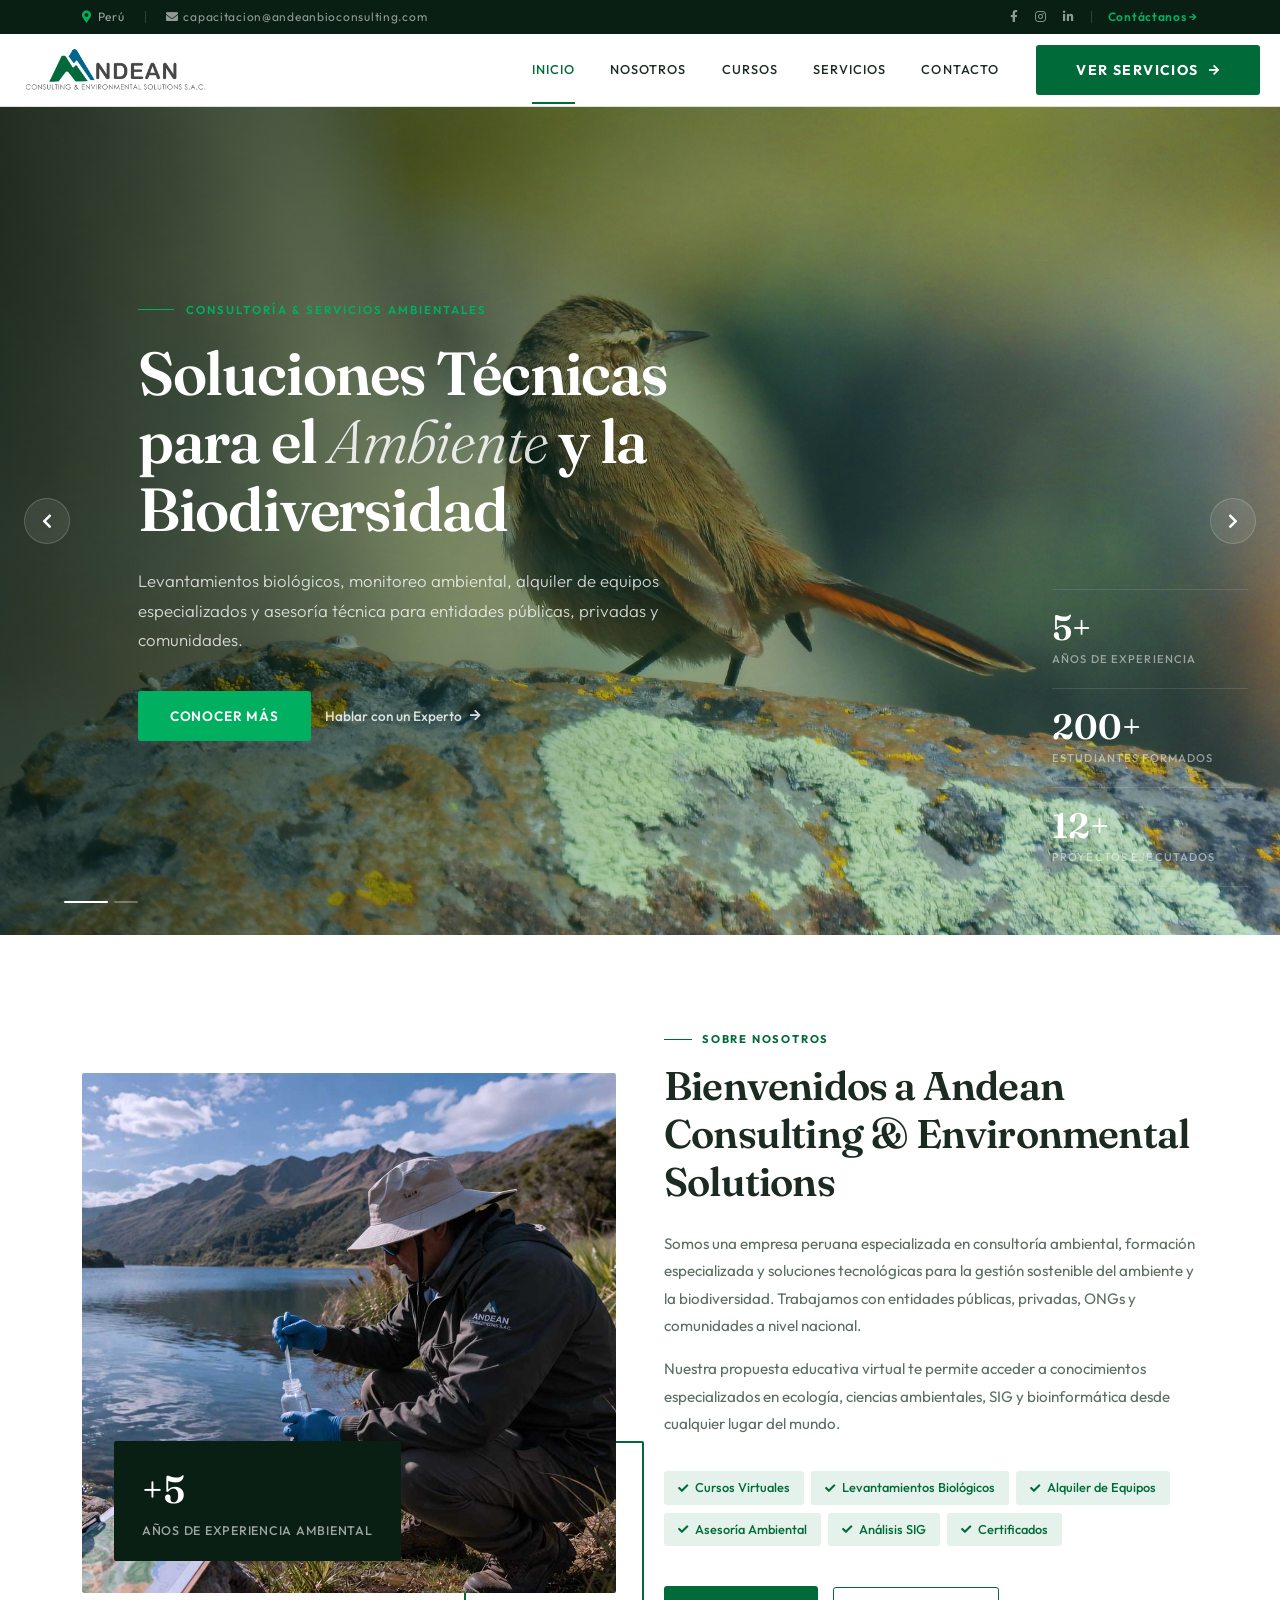
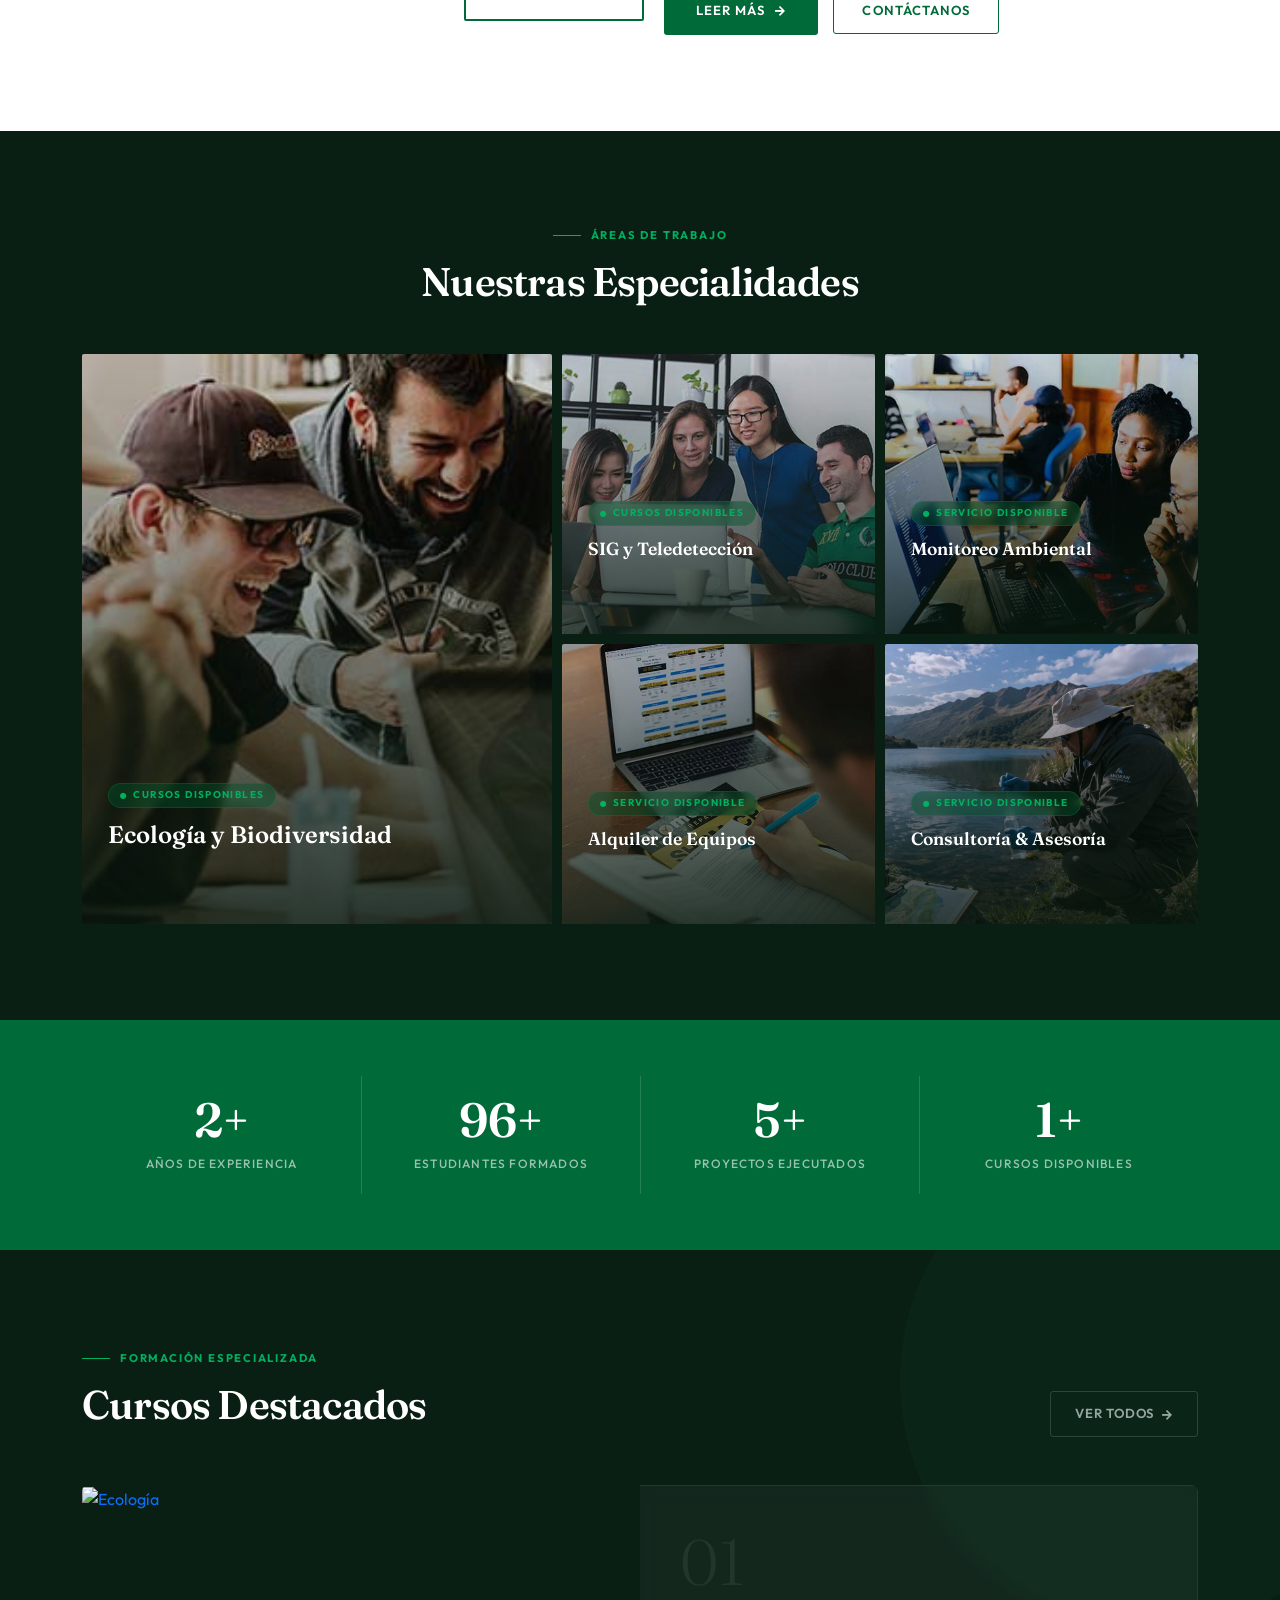
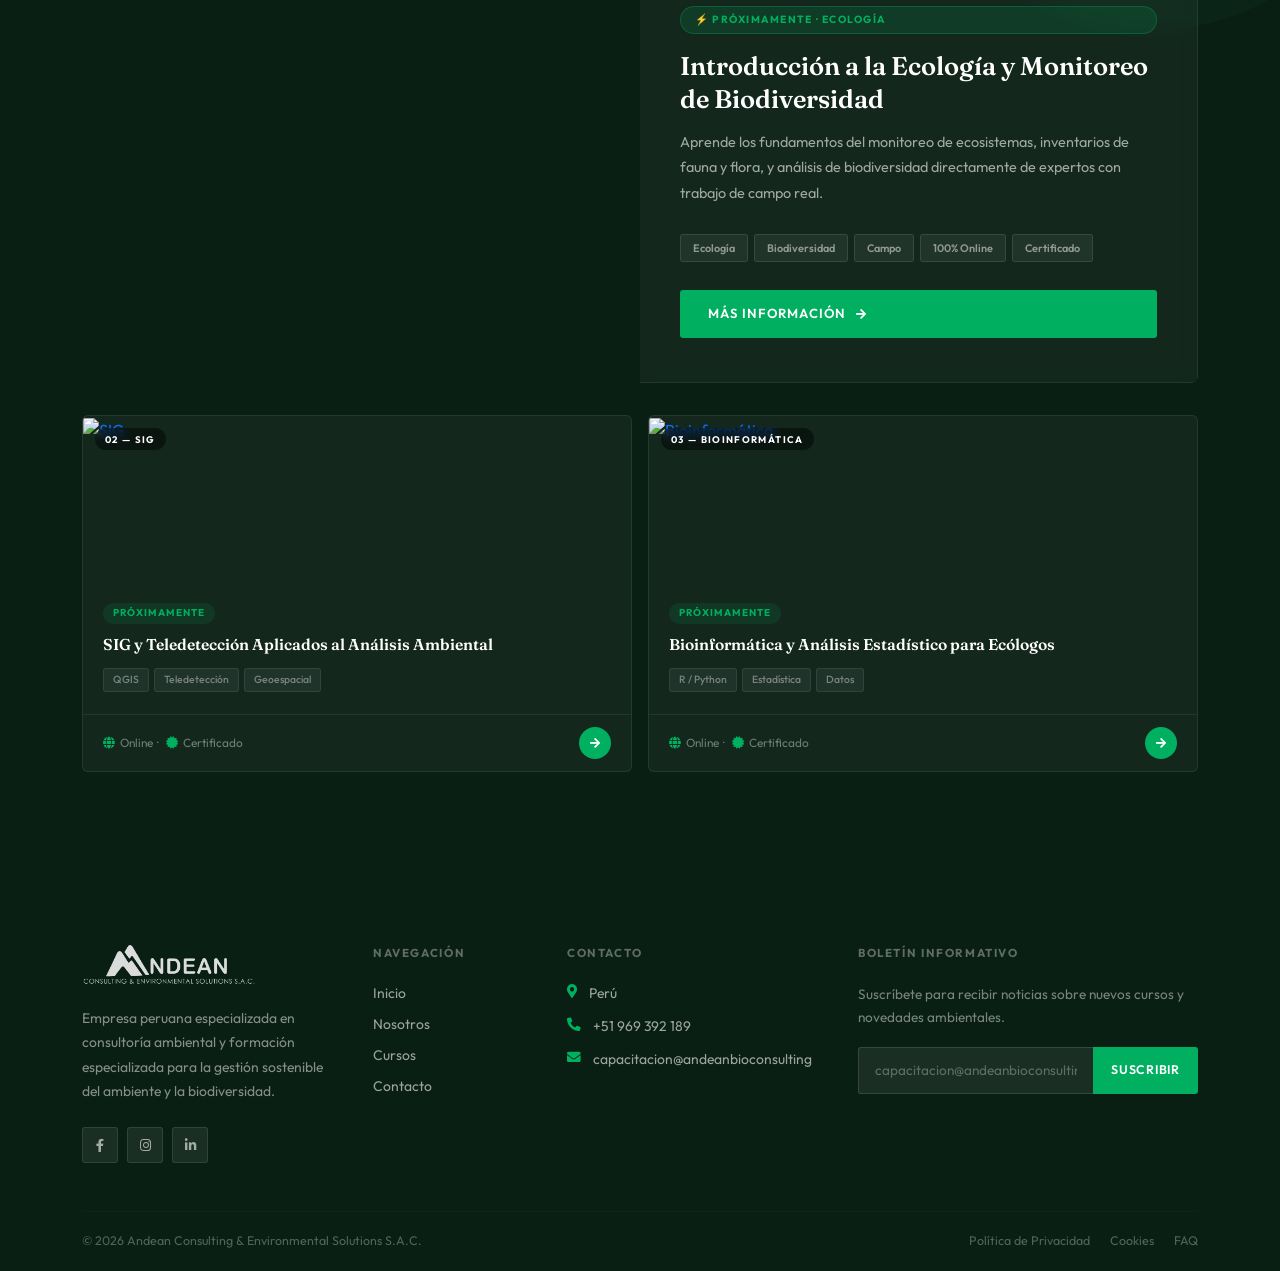
==== index.html @ bb0eed8c "Update index.html" ====
<!DOCTYPE html>
<html lang="es">
<head>
<meta charset="utf-8">
<title>Andean Consulting & Environmental Solutions S.A.C.</title>
<meta content="width=device-width, initial-scale=1.0" name="viewport">
<meta content="consultoría ambiental, cursos virtuales, monitoreo biológico, Perú, Cusco" name="keywords">
<meta content="Empresa peruana especializada en consultoría ambiental, cursos virtuales de ecología y medio ambiente." name="description">
<link href="img/favicon.ico" rel="icon">
<link rel="preconnect" href="https://fonts.googleapis.com">
<link rel="preconnect" href="https://fonts.gstatic.com" crossorigin>
<link href="https://fonts.googleapis.com/css2?family=Fraunces:ital,wght@0,300;0,400;0,600;0,700;1,300;1,400&family=Outfit:wght@300;400;500;600;700&display=swap" rel="stylesheet">
<link href="https://cdnjs.cloudflare.com/ajax/libs/font-awesome/5.10.0/css/all.min.css" rel="stylesheet">
<link href="https://cdn.jsdelivr.net/npm/bootstrap-icons@1.4.1/font/bootstrap-icons.css" rel="stylesheet">
<link href="https://cdn.jsdelivr.net/npm/bootstrap@5.0.0/dist/css/bootstrap.min.css" rel="stylesheet">
<style>
:root{
  --forest:#0a1f14;--green:#006a39;--lime:#00b060;--blue:#00658c;
  --offwhite:#f6f8f4;--border:#d8e4dd;--text:#1c2b22;--muted:#5a6e62;
  --light-green:#e4f2eb;--light-blue:#e3f2f8;
}
*{box-sizing:border-box;margin:0;padding:0}
html{scroll-behavior:smooth}
body{font-family:'Outfit',sans-serif;font-weight:400;color:var(--text);background:#fff;overflow-x:hidden}
h1,h2,h3,h4,h5{font-family:'Fraunces',serif;font-weight:600;color:var(--text)}

#spinner{position:fixed;inset:0;background:#fff;display:flex;align-items:center;justify-content:center;z-index:9999;transition:opacity .5s}
#spinner.hide{opacity:0;pointer-events:none}
.spin-ring{width:44px;height:44px;border:2px solid var(--light-green);border-top-color:var(--green);border-radius:50%;animation:spin .9s linear infinite}
@keyframes spin{to{transform:rotate(360deg)}}

/* TOPBAR */
.topbar{background:var(--forest);color:rgba(255,255,255,.6);font-size:.75rem;letter-spacing:.06em;padding:8px 0}
.topbar a{color:rgba(255,255,255,.55);text-decoration:none;transition:color .2s}
.topbar a:hover{color:#fff}
.topbar-inner{display:flex;align-items:center;justify-content:space-between;gap:12px;flex-wrap:wrap}
.topbar-left{display:flex;gap:20px;align-items:center}
.topbar-right{display:flex;gap:16px;align-items:center}
.tb-div{width:1px;height:12px;background:rgba(255,255,255,.15)}

/* NAVBAR */
.navbar{background:#fff;border-bottom:1px solid var(--border);padding:0;position:sticky;top:0;z-index:1000;transition:box-shadow .3s}
.navbar.scrolled{box-shadow:0 2px 24px rgba(10,31,20,.1)}
.navbar-brand{padding:14px 24px}
.navbar-brand img{height:44px;object-fit:contain}
.navbar-toggler{border:1px solid #ccc!important;padding:6px 10px;margin-right:16px;border-radius:3px;background:transparent}
.navbar-toggler-icon{background-image:url("data:image/svg+xml,%3csvg xmlns='http://www.w3.org/2000/svg' viewBox='0 0 30 30'%3e%3cpath stroke='%230a1f14' stroke-linecap='round' stroke-miterlimit='10' stroke-width='2' d='M4 7h22M4 15h22M4 23h22'/%3e%3c/svg%3e")}
.nav-link{font-family:'Outfit',sans-serif;font-weight:500;font-size:.8rem;letter-spacing:.08em;text-transform:uppercase;color:var(--text)!important;padding:1.5rem 1.1rem!important;transition:color .2s;position:relative}
.nav-link::after{content:'';position:absolute;bottom:0;left:1.1rem;right:1.1rem;height:2px;background:var(--green);transform:scaleX(0);transition:transform .25s}
.nav-link:hover,.nav-link.active{color:var(--green)!important}
.nav-link:hover::after,.nav-link.active::after{transform:scaleX(1)}
.dropdown-menu{border:1px solid var(--border);border-radius:8px;box-shadow:0 12px 40px rgba(0,0,0,.1);padding:8px 0;margin-top:-1px}
.dropdown-item{font-family:'Outfit',sans-serif;font-size:.82rem;letter-spacing:.04em;padding:10px 20px;color:var(--text);font-weight:500;text-transform:uppercase;transition:background .15s,color .15s}
.dropdown-item:hover{background:var(--light-green);color:var(--green)}
/* CTA — bigger, no underline */
.btn-nav-cta{
  background:var(--green);color:#fff!important;font-weight:700;font-size:.88rem;
  letter-spacing:.1em;text-transform:uppercase;text-decoration:none!important;
  padding:18px 40px!important;margin:8px 20px;border-radius:3px;
  display:inline-flex;align-items:center;gap:10px;
  position:relative;overflow:hidden;transition:background .2s,transform .15s;
  white-space:nowrap;line-height:1
}
.btn-nav-cta:hover,.btn-nav-cta:focus{background:var(--forest)!important;color:#fff!important;transform:translateY(-1px);text-decoration:none!important}
.btn-nav-cta::after{content:'';position:absolute;inset:0;background:linear-gradient(120deg,transparent 30%,rgba(255,255,255,.15) 50%,transparent 70%);transform:translateX(-100%);transition:transform .5s}
.btn-nav-cta:hover::after{transform:translateX(100%)}

/* HERO */
.hero{position:relative;width:100%;overflow:hidden}
.hero-slide{display:none;position:relative;width:100%;height:92vh;min-height:540px;max-height:900px}
.hero-slide.active{display:flex}
.hero-slide img{position:absolute;inset:0;width:100%;height:100%;object-fit:cover;object-position:center}
.hero-overlay{position:absolute;inset:0;background:linear-gradient(105deg,rgba(8,24,14,.85) 0%,rgba(0,80,50,.3) 55%,rgba(0,101,140,.2) 100%)}
.hero-content-wrap{position:relative;z-index:2;display:flex;align-items:center;width:100%;height:100%}
.hero-content{max-width:720px;padding:0 5%;animation:heroIn .8s cubic-bezier(.22,1,.36,1) both}
@keyframes heroIn{from{opacity:0;transform:translateY(36px)}to{opacity:1;transform:none}}
.hero-eyebrow{display:flex;align-items:center;gap:12px;margin-bottom:22px}
.hero-eyebrow-line{width:36px;height:1px;background:var(--lime);flex-shrink:0}
.hero-eyebrow span{font-family:'Outfit',sans-serif;font-size:.72rem;font-weight:600;letter-spacing:.18em;text-transform:uppercase;color:var(--lime)}
.hero-content h1{font-family:'Fraunces',serif;font-weight:600;font-size:clamp(2rem,5.5vw,3.8rem);color:#fff;line-height:1.12;margin-bottom:22px;letter-spacing:-.02em}
.hero-content h1 em{font-style:italic;font-weight:300;color:rgba(255,255,255,.85)}
.hero-content p{font-size:clamp(.9rem,1.8vw,1.05rem);color:rgba(255,255,255,.78);line-height:1.75;margin-bottom:36px;font-weight:300;max-width:560px}
.hero-btns{display:flex;gap:14px;flex-wrap:wrap;align-items:center}
.btn-hero-primary{background:var(--lime);color:#fff;font-weight:600;font-size:.85rem;letter-spacing:.06em;padding:15px 32px;border-radius:3px;border:none;text-decoration:none;transition:background .2s,transform .15s;text-transform:uppercase}
.btn-hero-primary:hover{background:#009950;color:#fff;transform:translateY(-2px)}
.btn-hero-link{color:rgba(255,255,255,.82);font-size:.85rem;font-weight:500;text-decoration:none;display:flex;align-items:center;gap:8px;transition:color .2s}
.btn-hero-link i{font-size:.75rem;transition:transform .2s}
.btn-hero-link:hover{color:#fff}
.btn-hero-link:hover i{transform:translateX(4px)}
.hero-side{position:absolute;right:0;top:0;bottom:0;width:260px;display:flex;flex-direction:column;justify-content:flex-end;padding:48px 32px;z-index:2}
.hero-stat{padding:20px 0;border-top:1px solid rgba(255,255,255,.12)}
.hero-stat:last-child{border-bottom:1px solid rgba(255,255,255,.12)}
.hero-stat-num{font-family:'Fraunces',serif;font-size:2.2rem;font-weight:600;color:#fff;line-height:1;margin-bottom:6px}
.hero-stat-label{font-size:.7rem;font-weight:500;letter-spacing:.1em;text-transform:uppercase;color:rgba(255,255,255,.5)}
.hero-dots{position:absolute;bottom:32px;left:5%;display:flex;gap:6px;z-index:10}
.hero-dot{width:24px;height:2px;border-radius:2px;background:rgba(255,255,255,.3);cursor:pointer;border:none;transition:background .25s,width .35s}
.hero-dot.active{background:#fff;width:44px}
.hero-arrow{position:absolute;top:50%;transform:translateY(-50%);background:rgba(255,255,255,.08);border:1px solid rgba(255,255,255,.18);color:#fff;width:46px;height:46px;border-radius:50%;display:flex;align-items:center;justify-content:center;cursor:pointer;z-index:10;transition:background .2s}
.hero-arrow:hover{background:rgba(255,255,255,.2)}
.hero-arrow.prev{left:24px}
.hero-arrow.next{right:24px}

/* SECTION LABELS */
.section-eyebrow{display:flex;align-items:center;gap:10px;margin-bottom:14px}
.section-eyebrow-line{width:28px;height:1px;background:var(--green);flex-shrink:0}
.section-eyebrow span{font-family:'Outfit',sans-serif;font-size:.7rem;font-weight:700;letter-spacing:.16em;text-transform:uppercase;color:var(--green)}
.section-title{font-family:'Fraunces',serif;font-weight:600;font-size:clamp(1.6rem,4vw,2.5rem);line-height:1.2;letter-spacing:-.02em}

/* ABOUT */
.about-section{padding:96px 0}
.about-img-outer{position:relative}
.about-img-wrap{border-radius:2px;overflow:hidden;height:520px}
.about-img-wrap img{width:100%;height:100%;object-fit:cover;transition:transform .6s ease}
.about-img-wrap:hover img{transform:scale(1.03)}
.about-accent{position:absolute;bottom:-28px;right:-28px;width:180px;height:180px;border:2px solid var(--green);border-radius:2px;z-index:-1}
.about-badge{position:absolute;bottom:32px;left:32px;background:var(--forest);color:#fff;padding:20px 28px;border-radius:2px}
.about-badge-num{font-family:'Fraunces',serif;font-size:2.4rem;font-weight:600;color:#fff;display:block;margin-bottom:4px}
.about-badge-text{font-size:.78rem;font-weight:500;letter-spacing:.06em;text-transform:uppercase;color:rgba(255,255,255,.6);display:block}
.about-tag{display:inline-flex;align-items:center;gap:7px;background:var(--light-green);border-radius:3px;padding:7px 14px;font-size:.8rem;font-weight:500;color:var(--green);margin:4px 4px 4px 0}
.about-tag i{font-size:.65rem}
.btn-primary-custom{display:inline-flex;align-items:center;gap:10px;background:var(--green);color:#fff;font-weight:600;font-size:.82rem;letter-spacing:.08em;padding:15px 32px;border-radius:3px;border:none;text-decoration:none;transition:background .2s,transform .15s;text-transform:uppercase}
.btn-primary-custom:hover{background:var(--forest);color:#fff;transform:translateY(-2px)}
.btn-outline-custom{display:inline-flex;align-items:center;gap:10px;background:transparent;color:var(--green);font-weight:600;font-size:.82rem;letter-spacing:.08em;padding:13px 28px;border-radius:3px;border:1px solid var(--green);text-decoration:none;transition:background .2s,color .2s,transform .15s;text-transform:uppercase;margin-left:12px}
.btn-outline-custom:hover{background:var(--green);color:#fff;transform:translateY(-2px)}

/* AREAS (desktop) */
.areas-section{padding:96px 0;background:var(--forest)}
.areas-section .section-eyebrow-line{background:var(--lime)}
.areas-section .section-eyebrow span{color:var(--lime)}
.areas-section .section-title{color:#fff}
.areas-grid{display:grid;grid-template-columns:1.5fr 1fr 1fr;grid-template-rows:280px 280px;gap:10px}
.area-tile{position:relative;overflow:hidden;border-radius:2px;cursor:pointer;text-decoration:none;display:block}
.area-tile:nth-child(1){grid-row:1/3;grid-column:1}
.area-tile:nth-child(2){grid-row:1;grid-column:2}
.area-tile:nth-child(3){grid-row:1;grid-column:3}
.area-tile:nth-child(4){grid-row:2;grid-column:2}
.area-tile:nth-child(5){grid-row:2;grid-column:3}
.area-tile img{width:100%;height:100%;object-fit:cover;transition:transform .7s cubic-bezier(.25,.46,.45,.94)}
.area-tile:hover img{transform:scale(1.08)}
.area-overlay{position:absolute;inset:0;background:linear-gradient(175deg,rgba(0,0,0,.04) 0%,rgba(8,24,14,.86) 100%)}
.area-tile:hover .area-overlay{background:linear-gradient(175deg,rgba(0,80,40,.12) 0%,rgba(8,24,14,.92) 100%)}
.area-body{position:absolute;bottom:0;left:0;right:0;padding:28px 26px;transform:translateY(6px);transition:transform .4s ease}
.area-tile:hover .area-body{transform:none}
.area-tag{display:inline-flex;align-items:center;gap:6px;font-size:.62rem;font-weight:700;letter-spacing:.14em;text-transform:uppercase;color:var(--lime);background:rgba(0,80,40,.45);border:1px solid rgba(0,176,96,.2);padding:4px 11px;border-radius:40px;margin-bottom:12px;backdrop-filter:blur(4px)}
.area-body h4{color:#fff;font-family:'Fraunces',serif;font-size:1.1rem;font-weight:600;line-height:1.25;margin-bottom:8px}
.area-tile:nth-child(1) .area-body h4{font-size:1.5rem}
.area-body p{font-size:.8rem;color:rgba(255,255,255,.6);line-height:1.65;max-height:0;overflow:hidden;opacity:0;transition:max-height .45s ease,opacity .45s;margin:0}
.area-tile:hover .area-body p{max-height:80px;opacity:1}
.area-arrow{display:inline-flex;align-items:center;justify-content:center;width:30px;height:30px;border-radius:50%;background:var(--lime);color:#fff;font-size:.7rem;margin-top:14px;opacity:0;transform:translateX(-10px);transition:opacity .3s,transform .3s}
.area-tile:hover .area-arrow{opacity:1;transform:none}

/* AREAS MOBILE — hide/show */
@media(max-width:767px){.areas-grid{display:none!important}}
@media(min-width:768px){.areas-mobile-wrap{display:none!important}}

/* AREAS MOBILE SLIDER */
.areas-mobile-wrap{position:relative;overflow:hidden;padding-bottom:4px;touch-action:pan-y}
.areas-track-m{
  display:flex;gap:14px;
  will-change:transform;
  transition:transform .5s cubic-bezier(.25,.46,.45,.94);
  -webkit-user-select:none;user-select:none;
}
.areas-track-m.notransition{transition:none!important}
.areas-slide-m{
  flex:0 0 80vw;max-width:320px;height:420px;
  border-radius:14px;overflow:hidden;position:relative;
  text-decoration:none;display:block;flex-shrink:0;
  opacity:.6;transform:scale(.92);
  transition:opacity .4s,transform .4s;
  -webkit-tap-highlight-color:transparent;
}
.areas-slide-m.act{opacity:1;transform:scale(1)}
.areas-slide-m img{width:100%;height:100%;object-fit:cover;pointer-events:none;-webkit-user-drag:none}
.slide-ov-m{position:absolute;inset:0;background:linear-gradient(170deg,rgba(0,0,0,.04) 0%,rgba(8,24,14,.9) 100%)}
.slide-bd-m{position:absolute;bottom:0;left:0;right:0;padding:28px 24px}
.slide-tag-m{display:inline-block;font-size:.62rem;font-weight:700;letter-spacing:.14em;text-transform:uppercase;color:var(--lime);background:rgba(0,80,40,.5);border:1px solid rgba(0,176,96,.2);padding:4px 11px;border-radius:40px;margin-bottom:10px}
.slide-bd-m h4{color:#fff;font-family:'Fraunces',serif;font-size:1.2rem;font-weight:600;line-height:1.25;margin-bottom:8px}
.slide-bd-m p{font-size:.82rem;color:rgba(255,255,255,.68);line-height:1.6;margin:0 0 14px}
.slide-arr-m{display:inline-flex;align-items:center;justify-content:center;width:34px;height:34px;border-radius:50%;background:var(--lime);color:#fff;font-size:.78rem}
.areas-dots-m{display:flex;justify-content:center;gap:8px;margin-top:28px}
.areas-dot-m{width:8px;height:8px;border-radius:50%;background:rgba(255,255,255,.3);border:none;cursor:pointer;transition:background .25s,width .3s;padding:0}
.areas-dot-m.act{background:var(--lime);width:24px;border-radius:4px}
.areas-mobile-wrap::after{content:'';position:absolute;top:0;right:0;width:48px;height:calc(100% - 56px);background:linear-gradient(to right,transparent,var(--forest));pointer-events:none;z-index:2}

/* STATS */
.stats-band{background:var(--green);padding:56px 0}
.stat-item{text-align:center;padding:20px 16px}
.stat-item+.stat-item{border-left:1px solid rgba(255,255,255,.15)}
.stat-num{font-family:'Fraunces',serif;font-size:3rem;font-weight:600;color:#fff;line-height:1;display:block;margin-bottom:6px}
.stat-label{font-size:.75rem;font-weight:500;letter-spacing:.1em;text-transform:uppercase;color:rgba(255,255,255,.6)}

/* COURSES — dark impactful */
.courses-section{padding:100px 0;background:var(--forest);position:relative;overflow:hidden}
.courses-section::before{content:'';position:absolute;top:-120px;right:-120px;width:500px;height:500px;border-radius:50%;background:rgba(0,176,96,.04);pointer-events:none}
.courses-section .section-eyebrow-line{background:var(--lime)}
.courses-section .section-eyebrow span{color:var(--lime)}
.courses-section .section-title{color:#fff}
/* featured */
.course-featured{position:relative;border-radius:6px;overflow:hidden;display:grid;grid-template-columns:1fr 1fr;min-height:420px;margin-bottom:16px;text-decoration:none;transition:transform .3s}
.course-featured:hover{transform:translateY(-4px)}
.cf-img{position:relative;overflow:hidden}
.cf-img img{width:100%;height:100%;object-fit:cover;transition:transform .6s}
.course-featured:hover .cf-img img{transform:scale(1.05)}
.cf-img::after{content:'';position:absolute;inset:0;background:linear-gradient(90deg,transparent 60%,var(--forest) 100%)}
.cf-body{background:rgba(255,255,255,.04);border:1px solid rgba(255,255,255,.08);border-left:none;padding:44px 40px;display:flex;flex-direction:column;justify-content:center;backdrop-filter:blur(8px)}
.cf-num{font-family:'Fraunces',serif;font-size:4rem;font-weight:300;color:rgba(255,255,255,.07);line-height:1;margin-bottom:12px}
.cf-badge{display:inline-block;font-size:.65rem;font-weight:700;letter-spacing:.12em;text-transform:uppercase;color:var(--lime);background:rgba(0,176,96,.15);border:1px solid rgba(0,176,96,.3);padding:5px 14px;border-radius:40px;margin-bottom:16px}
.cf-body h3{font-family:'Fraunces',serif;font-size:1.6rem;font-weight:600;color:#fff;line-height:1.3;margin-bottom:14px}
.cf-body p{font-size:.9rem;color:rgba(255,255,255,.6);line-height:1.75;margin-bottom:28px}
.cf-tags{display:flex;flex-wrap:wrap;gap:6px;margin-bottom:28px}
.cftag{font-size:.68rem;font-weight:600;color:rgba(255,255,255,.5);background:rgba(255,255,255,.06);border:1px solid rgba(255,255,255,.1);padding:5px 12px;border-radius:3px}
.btn-course-cta{display:inline-flex;align-items:center;gap:10px;background:var(--lime);color:#fff;font-weight:600;font-size:.82rem;letter-spacing:.08em;text-transform:uppercase;padding:14px 28px;border-radius:3px;text-decoration:none;transition:background .2s,transform .15s}
.btn-course-cta:hover{background:#009950;color:#fff;transform:translateY(-2px)}
.btn-course-cta i{font-size:.72rem;transition:transform .2s}
.btn-course-cta:hover i{transform:translateX(4px)}
/* small cards */
.course-sm{background:rgba(255,255,255,.04);border:1px solid rgba(255,255,255,.08);border-radius:6px;overflow:hidden;display:flex;flex-direction:column;text-decoration:none;transition:background .25s,transform .25s,border-color .25s;height:100%}
.course-sm:hover{background:rgba(255,255,255,.07);border-color:rgba(0,176,96,.3);transform:translateY(-4px)}
.cs-img{height:160px;overflow:hidden;position:relative;flex-shrink:0}
.cs-img img{width:100%;height:100%;object-fit:cover;transition:transform .5s}
.course-sm:hover .cs-img img{transform:scale(1.06)}
.cs-cat{position:absolute;top:12px;left:12px;font-size:.6rem;font-weight:700;letter-spacing:.14em;text-transform:uppercase;color:#fff;background:rgba(0,0,0,.45);padding:4px 10px;border-radius:40px;backdrop-filter:blur(4px)}
.cs-body{padding:22px 20px;flex:1}
.cs-status{display:inline-block;font-size:.62rem;font-weight:700;letter-spacing:.1em;text-transform:uppercase;color:var(--lime);background:rgba(0,176,96,.12);padding:3px 10px;border-radius:40px;margin-bottom:10px}
.cs-body h5{font-family:'Fraunces',serif;font-size:.98rem;font-weight:600;color:#fff;line-height:1.45;margin:0 0 12px}
.cs-tags{display:flex;flex-wrap:wrap;gap:5px}
.cstag{font-size:.65rem;font-weight:500;color:rgba(255,255,255,.4);background:rgba(255,255,255,.06);border:1px solid rgba(255,255,255,.08);padding:3px 9px;border-radius:3px}
.cs-footer{border-top:1px solid rgba(255,255,255,.07);padding:12px 20px;display:flex;align-items:center;justify-content:space-between;margin-top:auto}
.cs-meta{font-size:.74rem;color:rgba(255,255,255,.4);display:flex;align-items:center;gap:5px}
.cs-meta i{color:var(--lime);font-size:.76rem}
.btn-sm-c{width:32px;height:32px;border-radius:50%;background:var(--lime);color:#fff;display:flex;align-items:center;justify-content:center;font-size:.72rem;text-decoration:none;transition:background .2s,transform .2s;flex-shrink:0}
.btn-sm-c:hover{background:#009950;color:#fff;transform:scale(1.1)}
.all-courses-link{display:inline-flex;align-items:center;gap:8px;color:rgba(255,255,255,.6);font-size:.82rem;font-weight:600;letter-spacing:.06em;text-transform:uppercase;text-decoration:none;border:1px solid rgba(255,255,255,.15);padding:12px 24px;border-radius:3px;transition:color .2s,border-color .2s}
.all-courses-link:hover{color:#fff;border-color:rgba(255,255,255,.4)}
.all-courses-link i{font-size:.7rem;transition:transform .2s}
.all-courses-link:hover i{transform:translateX(4px)}

/* FOOTER */
.footer{background:var(--forest);padding:72px 0 0}
.footer-brand img{height:42px;filter:brightness(0) invert(1);opacity:.85;margin-bottom:20px}
.footer-desc{font-size:.87rem;color:rgba(255,255,255,.5);line-height:1.75;max-width:300px}
.footer-heading{font-family:'Outfit',sans-serif;font-size:.72rem;font-weight:700;letter-spacing:.14em;text-transform:uppercase;color:rgba(255,255,255,.35);margin-bottom:22px}
.footer-link{display:block;font-size:.87rem;color:rgba(255,255,255,.6);text-decoration:none;margin-bottom:10px;transition:color .2s}
.footer-link:hover{color:#fff}
.footer-cr{display:flex;align-items:flex-start;gap:12px;margin-bottom:12px}
.footer-cr i{color:var(--lime);margin-top:2px;flex-shrink:0;font-size:.85rem}
.footer-cr span{font-size:.87rem;color:rgba(255,255,255,.6);line-height:1.5}
.social-link{width:36px;height:36px;border-radius:3px;background:rgba(255,255,255,.07);border:1px solid rgba(255,255,255,.1);color:rgba(255,255,255,.6);display:inline-flex;align-items:center;justify-content:center;font-size:.82rem;text-decoration:none;transition:background .2s,color .2s,border-color .2s;margin-right:6px}
.social-link:hover{background:var(--lime);border-color:var(--lime);color:#fff}
.newsletter-row{display:flex;gap:0;margin-top:6px}
.newsletter-row input{flex:1;background:rgba(255,255,255,.07);border:1px solid rgba(255,255,255,.12);border-right:none;color:#fff;padding:12px 16px;font-size:.85rem;border-radius:3px 0 0 3px;outline:none;font-family:'Outfit',sans-serif}
.newsletter-row input::placeholder{color:rgba(255,255,255,.3)}
.newsletter-row button{background:var(--lime);border:none;color:#fff;padding:12px 18px;font-size:.78rem;font-weight:600;font-family:'Outfit',sans-serif;letter-spacing:.06em;text-transform:uppercase;border-radius:0 3px 3px 0;cursor:pointer;transition:background .2s}
.newsletter-row button:hover{background:#009950}
.footer-divider{border-color:rgba(255,255,255,.08);margin:48px 0 0}
.footer-bottom{padding:20px 0;font-size:.78rem;color:rgba(255,255,255,.3);display:flex;justify-content:space-between;align-items:center;flex-wrap:wrap;gap:10px}
.footer-bottom a{color:rgba(255,255,255,.3);text-decoration:none;transition:color .2s}
.footer-bottom a:hover{color:rgba(255,255,255,.7)}
.footer-bottom-links{display:flex;gap:20px;flex-wrap:wrap}

.back-top{position:fixed;bottom:28px;right:28px;width:44px;height:44px;background:var(--green);color:#fff;border-radius:3px;display:flex;align-items:center;justify-content:center;font-size:1rem;text-decoration:none;opacity:0;pointer-events:none;transition:opacity .3s,transform .2s;z-index:999;box-shadow:0 4px 20px rgba(0,0,0,.2)}
.back-top.show{opacity:1;pointer-events:all}
.back-top:hover{transform:translateY(-3px);color:#fff}

.fade-up{opacity:0;transform:translateY(36px);transition:opacity .6s ease,transform .6s ease}
.fade-up.visible{opacity:1;transform:none}
.d1{transition-delay:.1s}.d2{transition-delay:.2s}.d3{transition-delay:.3s}.d4{transition-delay:.4s}

@media(max-width:992px){
  .hero-side,.hero-arrow{display:none}
  .hero-slide{height:78vh}
  .about-section,.areas-section,.stats-band,.courses-section{padding:64px 0}
  .about-img-wrap{height:320px;margin-bottom:56px}
  .about-accent{display:none}
  .navbar-collapse{background:#fff;border-top:1px solid var(--border);padding:8px 16px 20px}
  .nav-link{padding:.75rem .5rem!important;font-size:.9rem}
  .btn-nav-cta{display:none!important}
  .footer-bottom{flex-direction:column;text-align:center}
  .footer-bottom-links{justify-content:center}
  .stat-item+.stat-item{border-left:none;border-top:1px solid rgba(255,255,255,.12)}
  .course-featured{grid-template-columns:1fr;min-height:auto}
  .cf-img{height:240px}
  .cf-img::after{background:linear-gradient(180deg,transparent 40%,var(--forest) 100%)}
  .cf-body{padding:28px 24px;border:none;border-top:1px solid rgba(255,255,255,.08)}
  .cf-num{font-size:2.5rem}
  .cf-body h3{font-size:1.3rem}
}
@media(max-width:576px){
  .hero-content h1{font-size:1.9rem}
  .about-img-wrap{height:260px}
}
</style>
</head>
<body>

<div id="spinner"><div class="spin-ring"></div></div>

<!-- TOPBAR -->
<div class="topbar">
  <div class="container">
    <div class="topbar-inner">
      <div class="topbar-left">
        <span><i class="fas fa-map-marker-alt" style="color:var(--lime);margin-right:6px"></i>Perú</span>
        <div class="tb-div"></div>
        <a href="mailto:capacitacion@andeanbioconsulting"><i class="fas fa-envelope" style="margin-right:5px"></i>capacitacion@andeanbioconsulting.com</a>
      </div>
      <div class="topbar-right">
        <a href="#"><i class="fab fa-facebook-f"></i></a>
        <a href="#"><i class="fab fa-instagram"></i></a>
        <a href="#"><i class="fab fa-linkedin-in"></i></a>
        <div class="tb-div"></div>
        <a href="contact.html" style="color:var(--lime);font-weight:600">Contáctanos →</a>
      </div>
    </div>
  </div>
</div>

<!-- NAVBAR -->
<nav class="navbar navbar-expand-lg" id="mainNav">
  <a href="index.html" class="navbar-brand">
    <img src="img/Andeanlogo.png" alt="Andean Consulting">
  </a>
  <button class="navbar-toggler" data-bs-toggle="collapse" data-bs-target="#navCollapse" aria-label="Menú">
    <span class="navbar-toggler-icon"></span>
  </button>
  <div class="collapse navbar-collapse" id="navCollapse">
    <div class="navbar-nav ms-auto p-3 p-lg-0">
      <a href="index.html" class="nav-item nav-link active">Inicio</a>
      <a href="about.html" class="nav-item nav-link">Nosotros</a>
      <a href="courses.html" class="nav-item nav-link">Cursos</a>
      <div class="nav-item dropdown">
        <a href="#" class="nav-link dropdown-toggle" data-bs-toggle="dropdown">Servicios</a>
        <div class="dropdown-menu">
          <a href="consultoria.html" class="dropdown-item">Consultoria</a>
          <a href="alumnos.html" class="dropdown-item">Alumnos</a>
        </div>
      </div>
      <a href="contact.html" class="nav-item nav-link">Contacto</a>
    </div>
    <a href="#especialidades" class="btn-nav-cta d-none d-lg-flex">
      Ver Servicios <i class="fas fa-arrow-right" style="font-size:.72rem"></i>
    </a>
  </div>
</nav>

<!-- HERO — slide 1: SOLUCIONES TÉCNICAS / slide 2: CURSOS -->
<div class="hero" id="hero">

  <div class="hero-slide active">
    <img src="img/carousel-2.jpg" alt="Consultoría Ambiental">
    <div class="hero-overlay"></div>
    <div class="hero-content-wrap">
      <div class="container">
        <div class="hero-content">
          <div class="hero-eyebrow"><div class="hero-eyebrow-line"></div><span>Consultoría &amp; Servicios Ambientales</span></div>
          <h1>Soluciones Técnicas para el <em>Ambiente</em> y la Biodiversidad</h1>
          <p>Levantamientos biológicos, monitoreo ambiental, alquiler de equipos especializados y asesoría técnica para entidades públicas, privadas y comunidades.</p>
          <div class="hero-btns">
            <a href="about.html" class="btn-hero-primary">Conocer Más</a>
            <a href="contact.html" class="btn-hero-link">Hablar con un Experto <i class="fas fa-arrow-right"></i></a>
          </div>
        </div>
      </div>
    </div>
    <div class="hero-side">
      <div class="hero-stat"><div class="hero-stat-num counter-val" data-target="5">0</div><div class="hero-stat-label">Años de Experiencia</div></div>
      <div class="hero-stat"><div class="hero-stat-num counter-val" data-target="200">0</div><div class="hero-stat-label">Estudiantes Formados</div></div>
      <div class="hero-stat"><div class="hero-stat-num counter-val" data-target="12">0</div><div class="hero-stat-label">Proyectos Ejecutados</div></div>
    </div>
  </div>

  <div class="hero-slide">
    <img src="img/carousel-1.jpg" alt="Cursos Virtuales">
    <div class="hero-overlay"></div>
    <div class="hero-content-wrap">
      <div class="container">
        <div class="hero-content">
          <div class="hero-eyebrow"><div class="hero-eyebrow-line"></div><span>Cursos Virtuales Especializados</span></div>
          <h1>Aprende Ciencias Ambientales <em>desde Cualquier Lugar</em></h1>
          <p>Formación profesional en ecología, monitoreo ambiental, SIG, bioinformática y gestión de recursos naturales con expertos de campo.</p>
          <div class="hero-btns">
            <a href="courses.html" class="btn-hero-primary">Ver Cursos</a>
            <a href="about.html" class="btn-hero-link">Conócenos <i class="fas fa-arrow-right"></i></a>
          </div>
        </div>
      </div>
    </div>
    <div class="hero-side">
      <div class="hero-stat"><div class="hero-stat-num">3</div><div class="hero-stat-label">Cursos Disponibles</div></div>
      <div class="hero-stat"><div class="hero-stat-num">100%</div><div class="hero-stat-label">En Línea</div></div>
      <div class="hero-stat"><div class="hero-stat-num">✓</div><div class="hero-stat-label">Con Certificado</div></div>
    </div>
  </div>

  <button class="hero-arrow prev" onclick="moveSlide(-1)"><i class="fas fa-chevron-left"></i></button>
  <button class="hero-arrow next" onclick="moveSlide(1)"><i class="fas fa-chevron-right"></i></button>
  <div class="hero-dots">
    <button class="hero-dot active" onclick="goSlide(0)"></button>
    <button class="hero-dot" onclick="goSlide(1)"></button>
  </div>
</div>

<!-- SOBRE NOSOTROS -->
<div class="about-section">
  <div class="container">
    <div class="row g-5 align-items-center">
      <div class="col-lg-6 fade-up">
        <div class="about-img-outer">
          <div class="about-img-wrap"><img src="img/about.jpg" alt="Andean Consulting – Trabajo de campo"></div>
          <div class="about-accent"></div>
          <div class="about-badge">
            <span class="about-badge-num">+5</span>
            <span class="about-badge-text">Años de Experiencia Ambiental</span>
          </div>
        </div>
      </div>
      <div class="col-lg-6 fade-up d2">
        <div class="section-eyebrow"><div class="section-eyebrow-line"></div><span>Sobre Nosotros</span></div>
        <h2 class="section-title mb-4">Bienvenidos a Andean Consulting &amp; Environmental Solutions</h2>
        <p style="font-size:.95rem;line-height:1.8;margin-bottom:16px;color:var(--muted)">Somos una empresa peruana especializada en consultoría ambiental, formación especializada y soluciones tecnológicas para la gestión sostenible del ambiente y la biodiversidad. Trabajamos con entidades públicas, privadas, ONGs y comunidades a nivel nacional.</p>
        <p style="font-size:.95rem;line-height:1.8;margin-bottom:30px;color:var(--muted)">Nuestra propuesta educativa virtual te permite acceder a conocimientos especializados en ecología, ciencias ambientales, SIG y bioinformática desde cualquier lugar del mundo.</p>
        <div style="margin-bottom:36px">
          <span class="about-tag"><i class="fas fa-check"></i> Cursos Virtuales</span>
          <span class="about-tag"><i class="fas fa-check"></i> Levantamientos Biológicos</span>
          <span class="about-tag"><i class="fas fa-check"></i> Alquiler de Equipos</span>
          <span class="about-tag"><i class="fas fa-check"></i> Asesoría Ambiental</span>
          <span class="about-tag"><i class="fas fa-check"></i> Análisis SIG</span>
          <span class="about-tag"><i class="fas fa-check"></i> Certificados</span>
        </div>
        <a href="about.html" class="btn-primary-custom">Leer Más <i class="fas fa-arrow-right" style="font-size:.7rem"></i></a>
        <a href="contact.html" class="btn-outline-custom">Contáctanos</a>
      </div>
    </div>
  </div>
</div>

<!-- NUESTRAS ESPECIALIDADES -->
<div class="areas-section" id="especialidades">
  <div class="container">
    <div class="text-center mb-5 fade-up">
      <div class="section-eyebrow justify-content-center"><div class="section-eyebrow-line"></div><span>Áreas de Trabajo</span></div>
      <h2 class="section-title">Nuestras Especialidades</h2>
    </div>

    <!-- desktop -->
    <div class="areas-grid fade-up d1">
      <a class="area-tile" href="courses.html"><img src="img/cat-1.jpg" alt="Ecología"><div class="area-overlay"></div><div class="area-body"><div class="area-tag"><i class="fas fa-circle" style="font-size:.4rem"></i> Cursos disponibles</div><h4>Ecología y Biodiversidad</h4><p>Inventarios de fauna y flora, monitoreo de ecosistemas y análisis de biodiversidad.</p><div class="area-arrow"><i class="fas fa-arrow-right"></i></div></div></a>
      <a class="area-tile" href="courses.html"><img src="img/cat-2.jpg" alt="SIG"><div class="area-overlay"></div><div class="area-body"><div class="area-tag"><i class="fas fa-circle" style="font-size:.4rem"></i> Cursos disponibles</div><h4>SIG y Teledetección</h4><p>Análisis espacial, cartografía y procesamiento de imágenes satelitales.</p><div class="area-arrow"><i class="fas fa-arrow-right"></i></div></div></a>
      <a class="area-tile" href="courses.html"><img src="img/cat-3.jpg" alt="Monitoreo"><div class="area-overlay"></div><div class="area-body"><div class="area-tag"><i class="fas fa-circle" style="font-size:.4rem"></i> Servicio disponible</div><h4>Monitoreo Ambiental</h4><p>Agua, suelo, aire y biodiversidad con equipos especializados de campo.</p><div class="area-arrow"><i class="fas fa-arrow-right"></i></div></div></a>
      <a class="area-tile" href="courses.html"><img src="img/cat-4.jpg" alt="Equipos"><div class="area-overlay"></div><div class="area-body"><div class="area-tag"><i class="fas fa-circle" style="font-size:.4rem"></i> Servicio disponible</div><h4>Alquiler de Equipos</h4><p>Equipos para muestreo biológico y trabajo de campo científico.</p><div class="area-arrow"><i class="fas fa-arrow-right"></i></div></div></a>
      <a class="area-tile" href="contact.html"><img src="img/about.jpg" alt="Consultoría"><div class="area-overlay"></div><div class="area-body"><div class="area-tag"><i class="fas fa-circle" style="font-size:.4rem"></i> Servicio disponible</div><h4>Consultoría &amp; Asesoría</h4><p>Asesoría técnica para entidades públicas, privadas, ONGs y comunidades.</p><div class="area-arrow"><i class="fas fa-arrow-right"></i></div></div></a>
    </div>

    <!-- mobile slider -->
    <div class="areas-mobile-wrap" id="areasMobileWrap">
      <div class="areas-track-m" id="areaTrackM">
        <a class="areas-slide-m act" href="courses.html"><img src="img/cat-1.jpg" alt="Ecología"><div class="slide-ov-m"></div><div class="slide-bd-m"><div class="slide-tag-m">Cursos disponibles</div><h4>Ecología y Biodiversidad</h4><p>Inventarios de fauna y flora, monitoreo y análisis de ecosistemas.</p><div class="slide-arr-m"><i class="fas fa-arrow-right"></i></div></div></a>
        <a class="areas-slide-m" href="courses.html"><img src="img/cat-2.jpg" alt="SIG"><div class="slide-ov-m"></div><div class="slide-bd-m"><div class="slide-tag-m">Cursos disponibles</div><h4>SIG y Teledetección</h4><p>Análisis espacial, cartografía y procesamiento de imágenes satelitales.</p><div class="slide-arr-m"><i class="fas fa-arrow-right"></i></div></div></a>
        <a class="areas-slide-m" href="courses.html"><img src="img/cat-3.jpg" alt="Monitoreo"><div class="slide-ov-m"></div><div class="slide-bd-m"><div class="slide-tag-m">Servicio disponible</div><h4>Monitoreo Ambiental</h4><p>Agua, suelo, aire y biodiversidad con equipos de campo especializados.</p><div class="slide-arr-m"><i class="fas fa-arrow-right"></i></div></div></a>
        <a class="areas-slide-m" href="courses.html"><img src="img/cat-4.jpg" alt="Equipos"><div class="slide-ov-m"></div><div class="slide-bd-m"><div class="slide-tag-m">Servicio disponible</div><h4>Alquiler de Equipos</h4><p>Equipos para muestreo biológico y trabajo de campo científico.</p><div class="slide-arr-m"><i class="fas fa-arrow-right"></i></div></div></a>
        <a class="areas-slide-m" href="contact.html"><img src="img/about.jpg" alt="Consultoría"><div class="slide-ov-m"></div><div class="slide-bd-m"><div class="slide-tag-m">Servicio disponible</div><h4>Consultoría &amp; Asesoría</h4><p>Asesoría técnica para entidades públicas, privadas y comunidades.</p><div class="slide-arr-m"><i class="fas fa-arrow-right"></i></div></div></a>
      </div>
      <div class="areas-dots-m" id="areaDotsM">
        <button class="areas-dot-m act" data-i="0"></button>
        <button class="areas-dot-m" data-i="1"></button>
        <button class="areas-dot-m" data-i="2"></button>
        <button class="areas-dot-m" data-i="3"></button>
        <button class="areas-dot-m" data-i="4"></button>
      </div>
    </div>
  </div>
</div>

<!-- STATS -->
<div class="stats-band">
  <div class="container">
    <div class="row g-0">
      <div class="col-6 col-md-3 stat-item fade-up"><span class="stat-num counter-val" data-target="5">0</span><span class="stat-label">Años de experiencia</span></div>
      <div class="col-6 col-md-3 stat-item fade-up d1"><span class="stat-num counter-val" data-target="200">0</span><span class="stat-label">Estudiantes formados</span></div>
      <div class="col-6 col-md-3 stat-item fade-up d2"><span class="stat-num counter-val" data-target="12">0</span><span class="stat-label">Proyectos ejecutados</span></div>
      <div class="col-6 col-md-3 stat-item fade-up d3"><span class="stat-num counter-val" data-target="3">0</span><span class="stat-label">Cursos disponibles</span></div>
    </div>
  </div>
</div>

<!-- CURSOS DESTACADOS -->
<div class="courses-section" id="cursos">
  <div class="container">
    <div class="d-flex align-items-end justify-content-between mb-5 flex-wrap gap-3 fade-up">
      <div>
        <div class="section-eyebrow"><div class="section-eyebrow-line"></div><span>Formación Especializada</span></div>
        <h2 class="section-title">Cursos Destacados</h2>
      </div>
      <a href="courses.html" class="all-courses-link">Ver Todos <i class="fas fa-arrow-right"></i></a>
    </div>

    <a class="course-featured fade-up d1" href="curso-arcgis.html">
      <div class="cf-img"><img src="img/course-1.jpg" alt="Ecología"></div>
      <div class="cf-body">
        <div class="cf-num">01</div>
        <div class="cf-badge">⚡ Próximamente · Ecología</div>
        <h3>Introducción a la Ecología y Monitoreo de Biodiversidad</h3>
        <p>Aprende los fundamentos del monitoreo de ecosistemas, inventarios de fauna y flora, y análisis de biodiversidad directamente de expertos con trabajo de campo real.</p>
        <div class="cf-tags">
          <span class="cftag">Ecología</span><span class="cftag">Biodiversidad</span>
          <span class="cftag">Campo</span><span class="cftag">100% Online</span><span class="cftag">Certificado</span>
        </div>
        <div class="btn-course-cta">Más Información <i class="fas fa-arrow-right"></i></div>
      </div>
    </a>

    <div class="row g-3 mt-0">
      <div class="col-md-6 fade-up d2">
        <a class="course-sm" href="curso-arcgis.html">
          <div class="cs-img"><img src="img/course-2.jpg" alt="SIG"><div class="cs-cat">02 — SIG</div></div>
          <div class="cs-body"><div class="cs-status">Próximamente</div><h5>SIG y Teledetección Aplicados al Análisis Ambiental</h5><div class="cs-tags"><span class="cstag">QGIS</span><span class="cstag">Teledetección</span><span class="cstag">Geoespacial</span></div></div>
          <div class="cs-footer"><div class="cs-meta"><i class="fas fa-globe"></i> Online &nbsp;·&nbsp; <i class="fas fa-certificate"></i> Certificado</div><div class="btn-sm-c"><i class="fas fa-arrow-right"></i></div></div>
        </a>
      </div>
      <div class="col-md-6 fade-up d3">
        <a class="course-sm" href="courses.html">
          <div class="cs-img"><img src="img/course-3.jpg" alt="Bioinformática"><div class="cs-cat">03 — Bioinformática</div></div>
          <div class="cs-body"><div class="cs-status">Próximamente</div><h5>Bioinformática y Análisis Estadístico para Ecólogos</h5><div class="cs-tags"><span class="cstag">R / Python</span><span class="cstag">Estadística</span><span class="cstag">Datos</span></div></div>
          <div class="cs-footer"><div class="cs-meta"><i class="fas fa-globe"></i> Online &nbsp;·&nbsp; <i class="fas fa-certificate"></i> Certificado</div><div class="btn-sm-c"><i class="fas fa-arrow-right"></i></div></div>
        </a>
      </div>
    </div>
  </div>
</div>

<!-- FOOTER -->
<footer class="footer">
  <div class="container">
    <div class="row g-5">
      <div class="col-lg-3 col-md-6">
        <div class="footer-brand"><img src="img/Andeanlogo.png" alt="Andean Consulting"></div>
        <p class="footer-desc">Empresa peruana especializada en consultoría ambiental y formación especializada para la gestión sostenible del ambiente y la biodiversidad.</p>
        <div style="margin-top:24px">
          <a class="social-link" href="#"><i class="fab fa-facebook-f"></i></a>
          <a class="social-link" href="#"><i class="fab fa-instagram"></i></a>
          <a class="social-link" href="#"><i class="fab fa-linkedin-in"></i></a>
        </div>
      </div>
      <div class="col-lg-2 col-md-6">
        <div class="footer-heading">Navegación</div>
        <a class="footer-link" href="index.html">Inicio</a>
        <a class="footer-link" href="about.html">Nosotros</a>
        <a class="footer-link" href="courses.html">Cursos</a>
        <a class="footer-link" href="contact.html">Contacto</a>
      </div>
      <div class="col-lg-3 col-md-6">
        <div class="footer-heading">Contacto</div>
        <div class="footer-cr"><i class="fas fa-map-marker-alt"></i><span>Perú</span></div>
        <div class="footer-cr"><i class="fas fa-phone-alt"></i><span>+51 969 392 189</span></div>
        <div class="footer-cr"><i class="fas fa-envelope"></i><span>capacitacion@andeanbioconsulting</span></div>
      </div>
      <div class="col-lg-4 col-md-6">
        <div class="footer-heading">Boletín Informativo</div>
        <p style="font-size:.85rem;color:rgba(255,255,255,.45);margin-bottom:18px;line-height:1.7">Suscríbete para recibir noticias sobre nuevos cursos y novedades ambientales.</p>
        <div class="newsletter-row">
          <input type="email" placeholder="capacitacion@andeanbioconsulting">
          <button type="button">Suscribir</button>
        </div>
      </div>
    </div>
    <hr class="footer-divider">
    <div class="footer-bottom">
      <span>&copy; 2026 Andean Consulting &amp; Environmental Solutions S.A.C.</span>
      <div class="footer-bottom-links"><a href="#">Política de Privacidad</a><a href="#">Cookies</a><a href="#">FAQ</a></div>
    </div>
  </div>
</footer>

<a href="#" class="back-top" id="backTop"><i class="bi bi-arrow-up"></i></a>

<script src="https://cdn.jsdelivr.net/npm/bootstrap@5.0.0/dist/js/bootstrap.bundle.min.js"></script>
<script>
/* SPINNER */
window.addEventListener('load',()=>{const s=document.getElementById('spinner');s.classList.add('hide');setTimeout(()=>s.remove(),600)});

/* HERO */
let hcur=0,hAuto;
const hSlides=document.querySelectorAll('.hero-slide'),hDots=document.querySelectorAll('.hero-dot');
function showSlide(n){hSlides[hcur].classList.remove('active');hDots[hcur].classList.remove('active');hcur=(n+hSlides.length)%hSlides.length;hSlides[hcur].classList.add('active');hDots[hcur].classList.add('active');const c=hSlides[hcur].querySelector('.hero-content');c.style.animation='none';void c.offsetHeight;c.style.animation=''}
function moveSlide(d){clearInterval(hAuto);showSlide(hcur+d);startHero()}
function goSlide(n){clearInterval(hAuto);showSlide(n);startHero()}
function startHero(){hAuto=setInterval(()=>showSlide(hcur+1),6500)}
startHero();
let htx=0;
document.getElementById('hero').addEventListener('touchstart',e=>{htx=e.touches[0].clientX},{passive:true});
document.getElementById('hero').addEventListener('touchend',e=>{const dx=e.changedTouches[0].clientX-htx;if(Math.abs(dx)>44)moveSlide(dx<0?1:-1)},{passive:true});

/* NAVBAR */
const mNav=document.getElementById('mainNav');
window.addEventListener('scroll',()=>mNav.classList.toggle('scrolled',scrollY>20),{passive:true});

/* PARALLAX */
if(innerWidth>768)window.addEventListener('scroll',()=>{document.querySelectorAll('.hero-slide img').forEach(img=>img.style.transform=`translateY(${scrollY*.22}px)`)},{passive:true});

/* FADE UP */
const fo=new IntersectionObserver(ee=>{ee.forEach(e=>{if(e.isIntersecting){e.target.classList.add('visible');fo.unobserve(e.target)}})},{threshold:.1,rootMargin:'0px 0px -36px 0px'});
document.querySelectorAll('.fade-up').forEach(el=>fo.observe(el));

/* COUNTERS */
function runC(el){const t=+el.dataset.target,inc=t/112;let c=0;const ti=setInterval(()=>{c=Math.min(c+inc,t);el.textContent=Math.floor(c)+'+';if(c>=t)clearInterval(ti)},16)}
const co=new IntersectionObserver(ee=>{ee.forEach(e=>{if(e.isIntersecting){runC(e.target);co.unobserve(e.target)}})},{threshold:.5});
document.querySelectorAll('.counter-val').forEach(el=>co.observe(el));

/* BACK TOP */
const bt=document.getElementById('backTop');
window.addEventListener('scroll',()=>bt.classList.toggle('show',scrollY>300),{passive:true});
bt.addEventListener('click',e=>{e.preventDefault();scrollTo({top:0,behavior:'smooth'})});

/* SMOOTH ANCHOR */
document.querySelectorAll('a[href^="#"]').forEach(a=>{a.addEventListener('click',e=>{const t=document.querySelector(a.getAttribute('href'));if(t&&a.getAttribute('href')!=='#'){e.preventDefault();t.scrollIntoView({behavior:'smooth',block:'start'})}})});

/* ======================================================
   MOBILE AREAS SLIDER — touch-native, auto-advance
   ====================================================== */
(function(){
  var wrap  = document.getElementById('areasMobileWrap');
  var track = document.getElementById('areaTrackM');
  var dotsEl= document.querySelectorAll('.areas-dot-m');
  if(!track) return;

  var slides = Array.from(track.querySelectorAll('.areas-slide-m'));
  var N      = slides.length;
  var cur    = 0;
  var autoT  = null;

  /* gap between slides in px */
  var GAP = 14;

  /* pixel offset to center slide[i] */
  function getOffset(i){
    var wrapW = wrap.offsetWidth;
    var slideW= slides[i] ? slides[i].offsetWidth : wrapW * 0.8;
    return Math.max(0, i*(slideW+GAP) - (wrapW-slideW)/2);
  }

  function activate(i, anim){
    i = ((i % N) + N) % N;
    cur = i;
    track.style.transition = anim ? 'transform .5s cubic-bezier(.25,.46,.45,.94)' : 'none';
    track.style.transform  = 'translateX(-' + getOffset(i) + 'px)';
    slides.forEach(function(s,j){
      s.classList.toggle('act', j===i);
      s.style.transition = 'opacity .4s,transform .4s';
      s.style.opacity    = j===i ? '1' : '.6';
      s.style.transform  = j===i ? 'scale(1)' : 'scale(.92)';
    });
    dotsEl.forEach(function(d,j){ d.classList.toggle('act', j===i); });
  }

  function startAuto(){ autoT = setInterval(function(){ activate(cur+1, true); }, 3400); }
  function stopAuto(){  clearInterval(autoT); }

  /* ── touch handling ── */
  var tx0=0, baseOff=0, isSwiping=false, hasMoved=false;

  track.addEventListener('touchstart', function(e){
    stopAuto();
    tx0 = e.touches[0].clientX;
    baseOff = getOffset(cur);
    isSwiping = true;
    hasMoved  = false;
  }, {passive:true});

  track.addEventListener('touchmove', function(e){
    if(!isSwiping) return;
    var dx = e.touches[0].clientX - tx0;
    if(Math.abs(dx) > 5){ hasMoved = true; }
    if(hasMoved){
      track.style.transition = 'none';
      track.style.transform  = 'translateX(-' + (baseOff - dx) + 'px)';
    }
  }, {passive:true});

  track.addEventListener('touchend', function(e){
    if(!isSwiping) return;
    isSwiping = false;
    var dx = e.changedTouches[0].clientX - tx0;
    if(hasMoved && Math.abs(dx) > 50){
      activate(dx < 0 ? cur+1 : cur-1, true);
    } else {
      activate(cur, true);   /* snap back if no significant swipe */
    }
    hasMoved = false;
    startAuto();
  }, {passive:true});

  /* block link tap when swiped */
  slides.forEach(function(s){
    s.addEventListener('click', function(e){ if(hasMoved){ e.preventDefault(); } });
  });

  /* dot buttons */
  dotsEl.forEach(function(d){
    d.addEventListener('click', function(){
      stopAuto();
      activate(+d.dataset.i, true);
      startAuto();
    });
  });

  /* hover pause (desktop) */
  wrap.addEventListener('mouseenter', stopAuto);
  wrap.addEventListener('mouseleave', startAuto);

  /* init */
  activate(0, false);
  window.addEventListener('resize', function(){ activate(cur, false); });
  startAuto();
})();
</script>
</body>
</html>
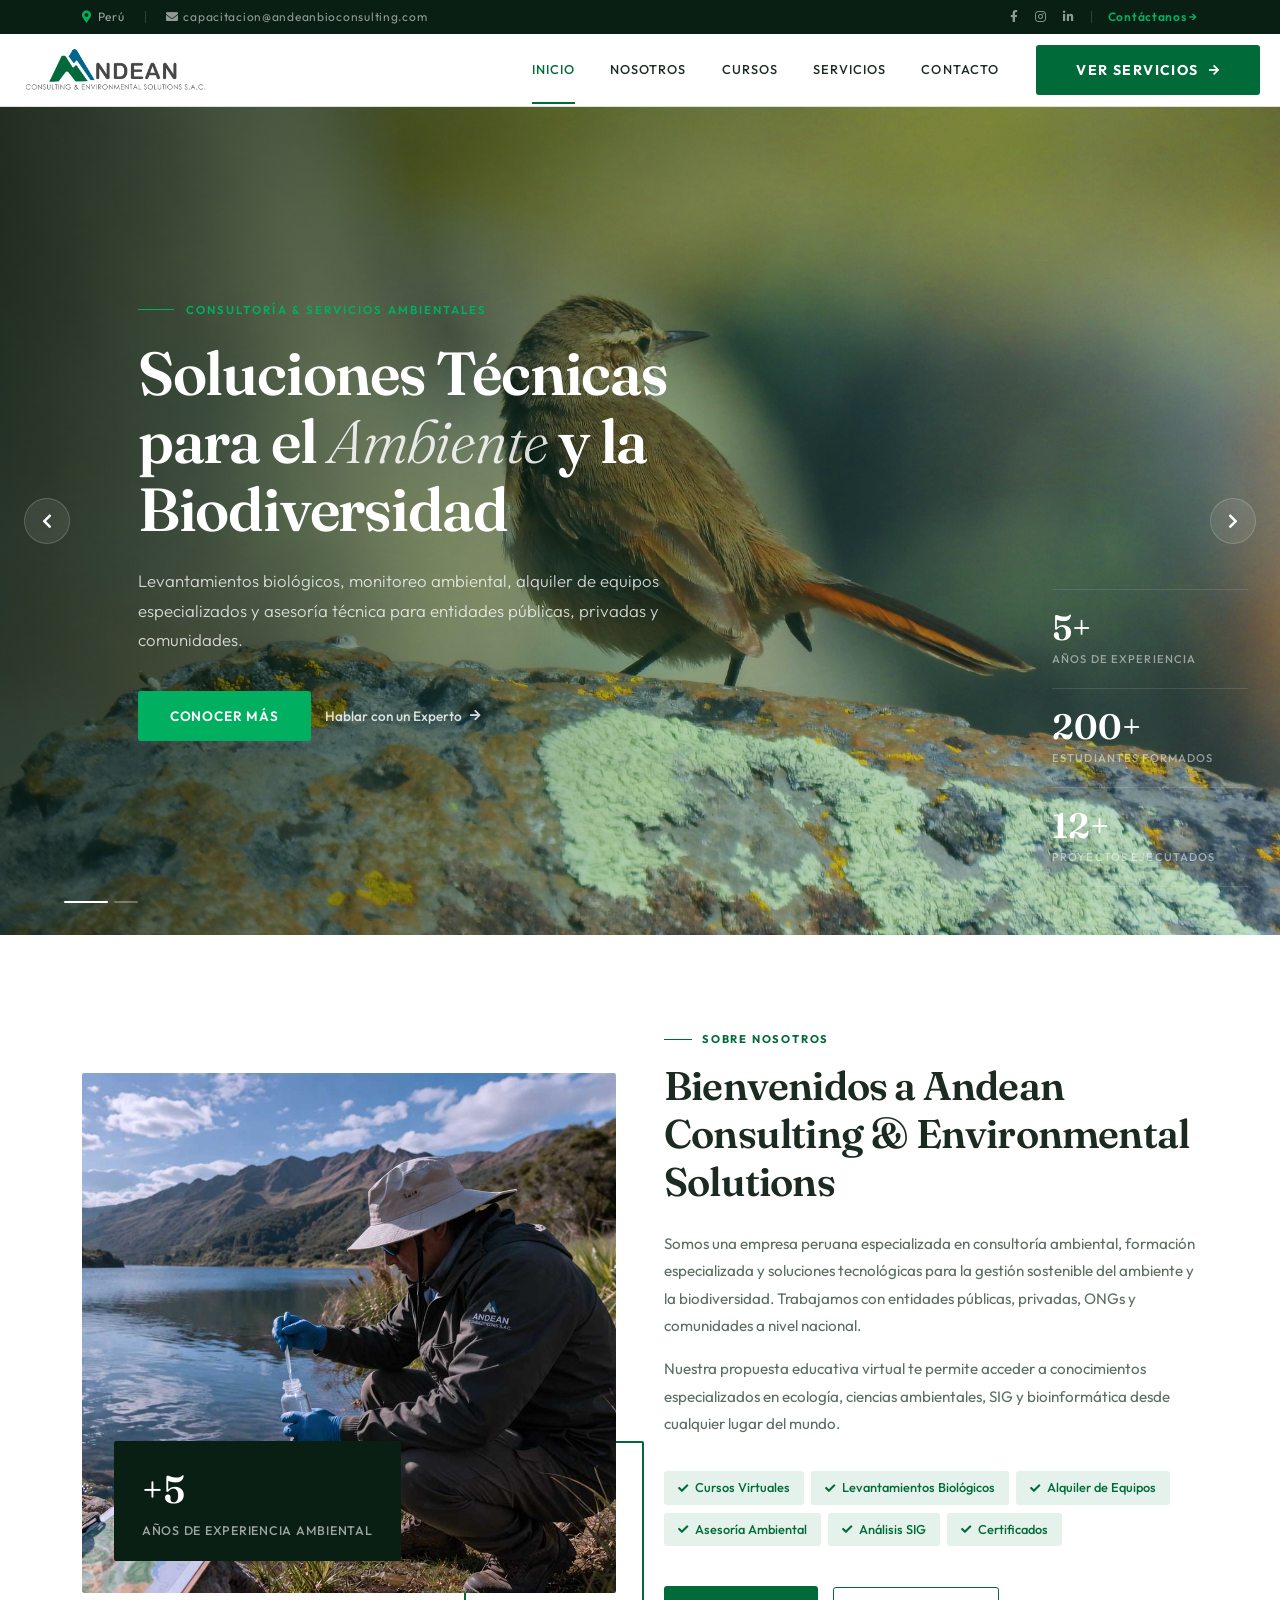
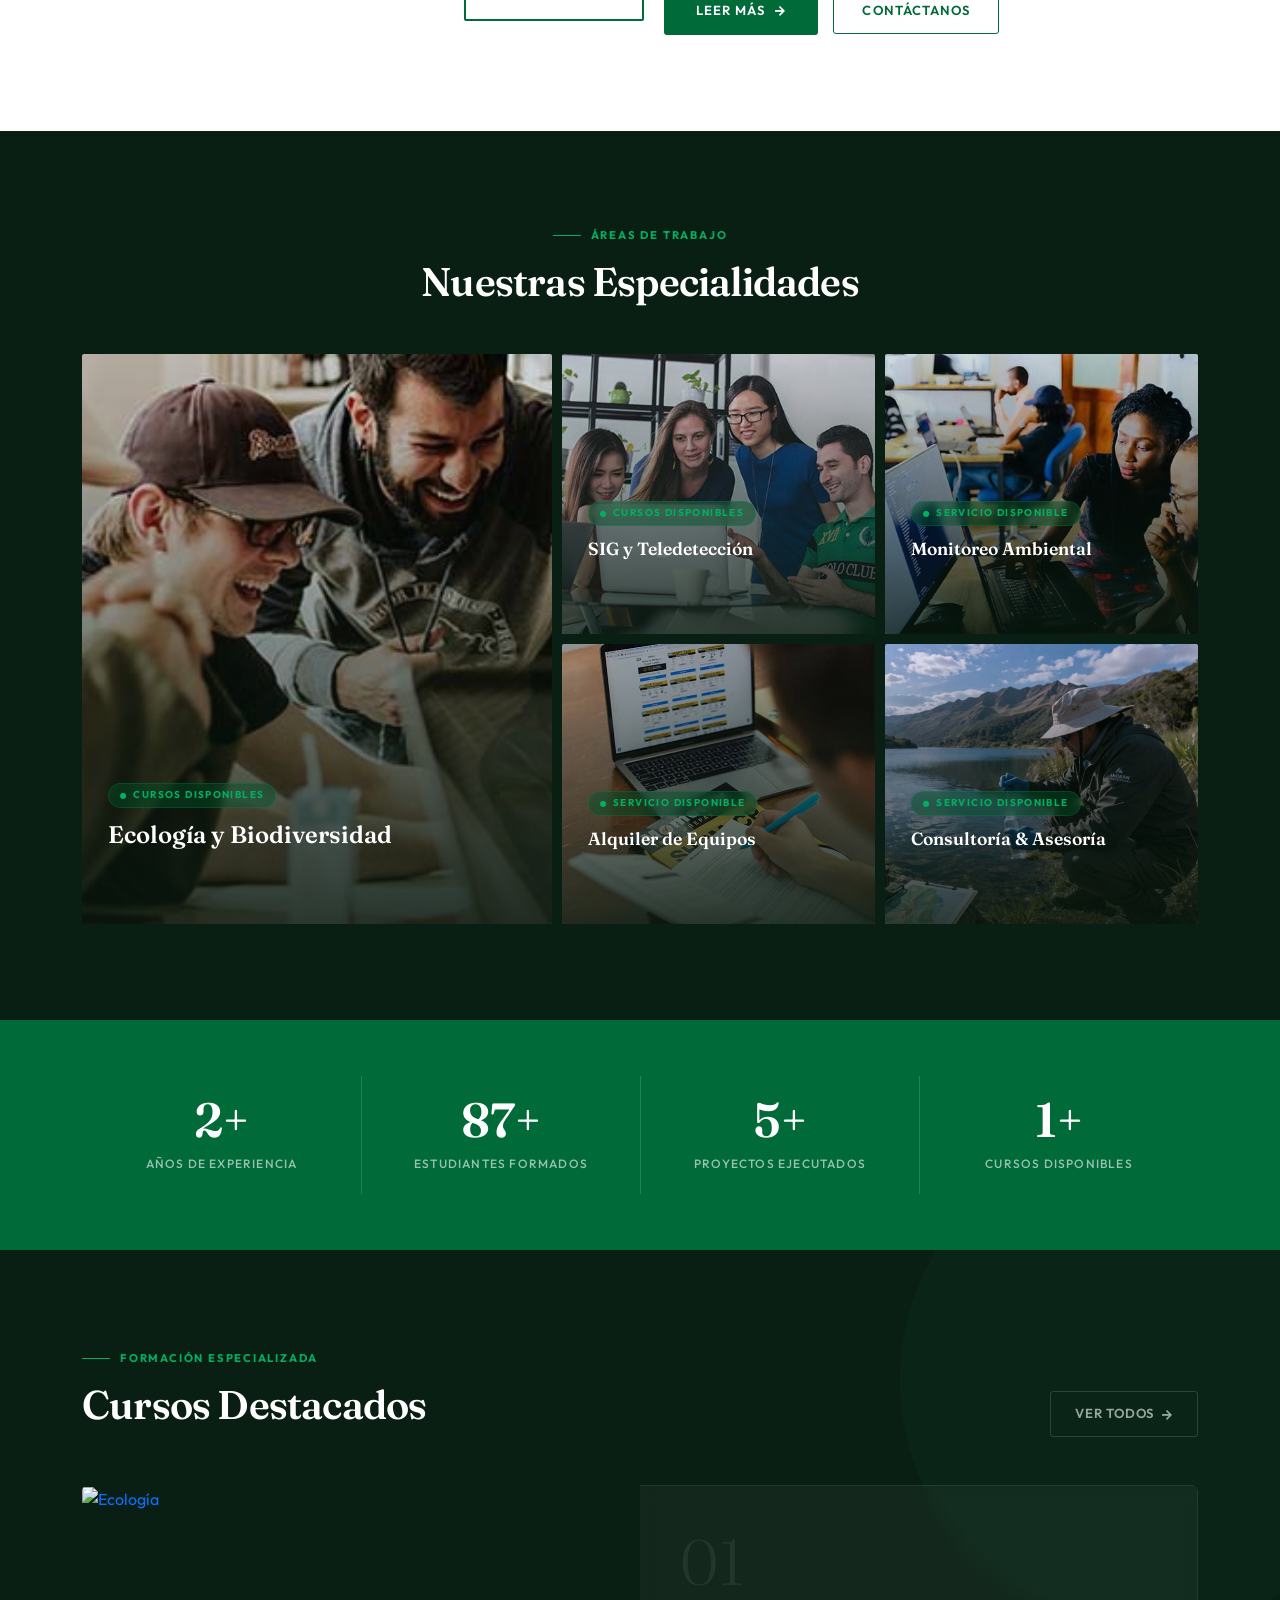
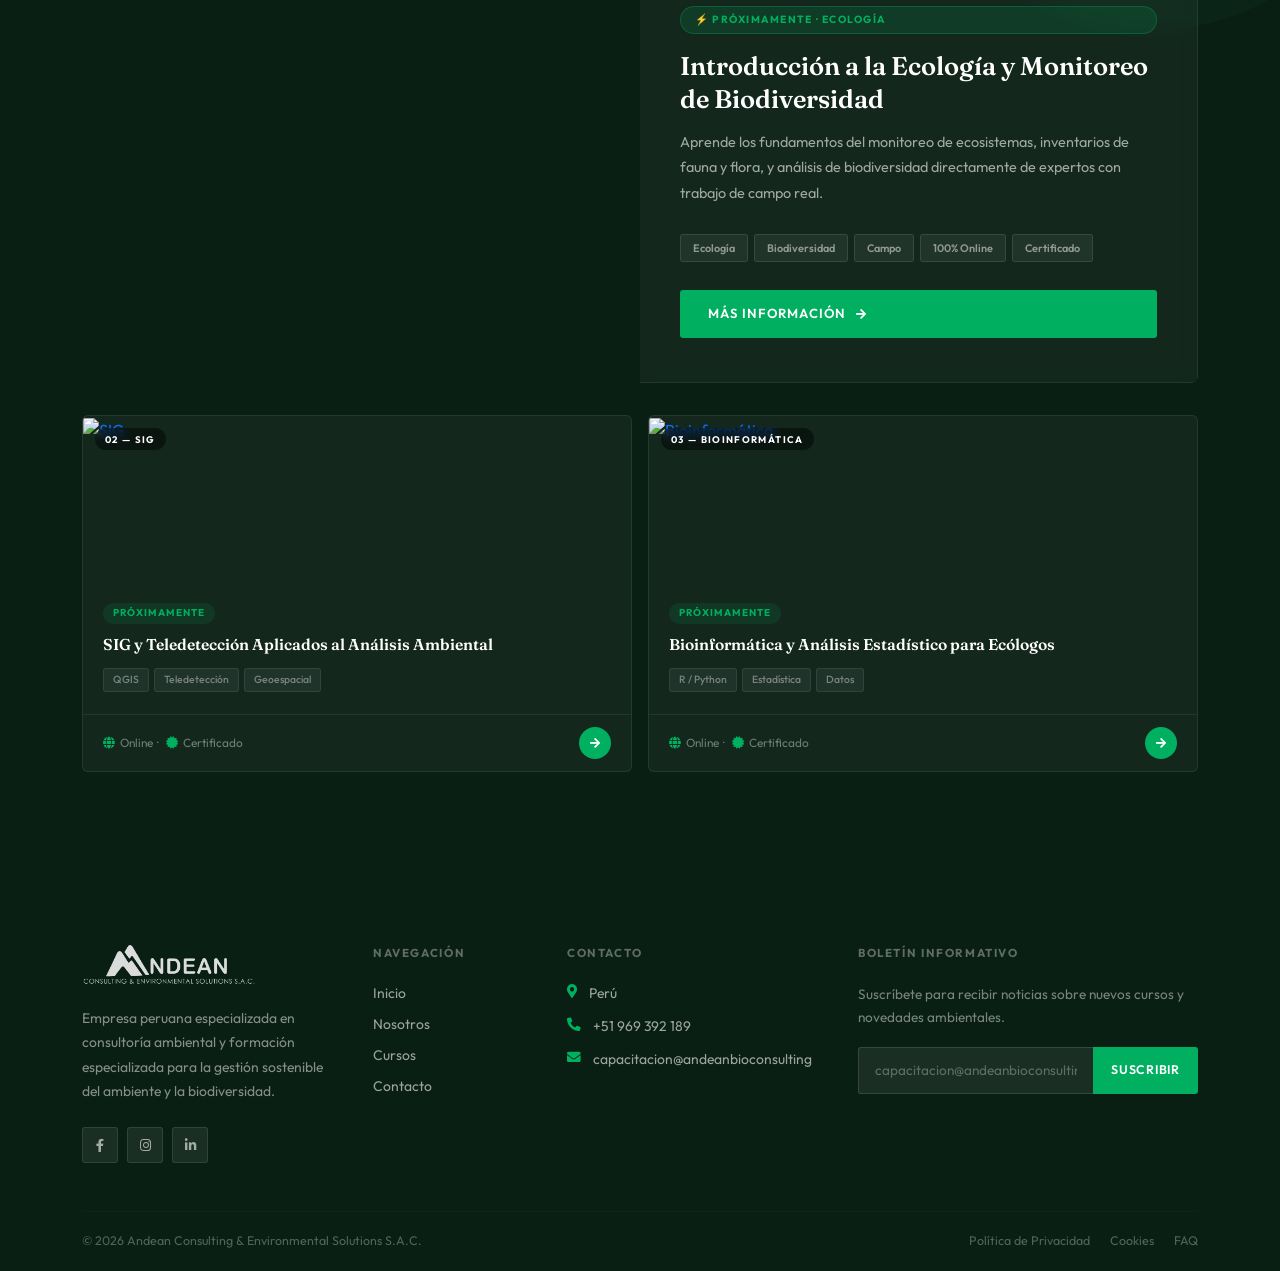
==== commit ed5ef014: "Update index.html" ====
--- a/index.html
+++ b/index.html
@@ -332,7 +332,7 @@
       <div class="nav-item dropdown">
         <a href="#" class="nav-link dropdown-toggle" data-bs-toggle="dropdown">Servicios</a>
         <div class="dropdown-menu">
-          <a href="consultoria.html" class="dropdown-item">Consultoria</a>
+          <a href="consultoria.html" class="dropdown-item">Consultoría &amp; Equipos</a>
           <a href="alumnos.html" class="dropdown-item">Alumnos</a>
         </div>
       </div>
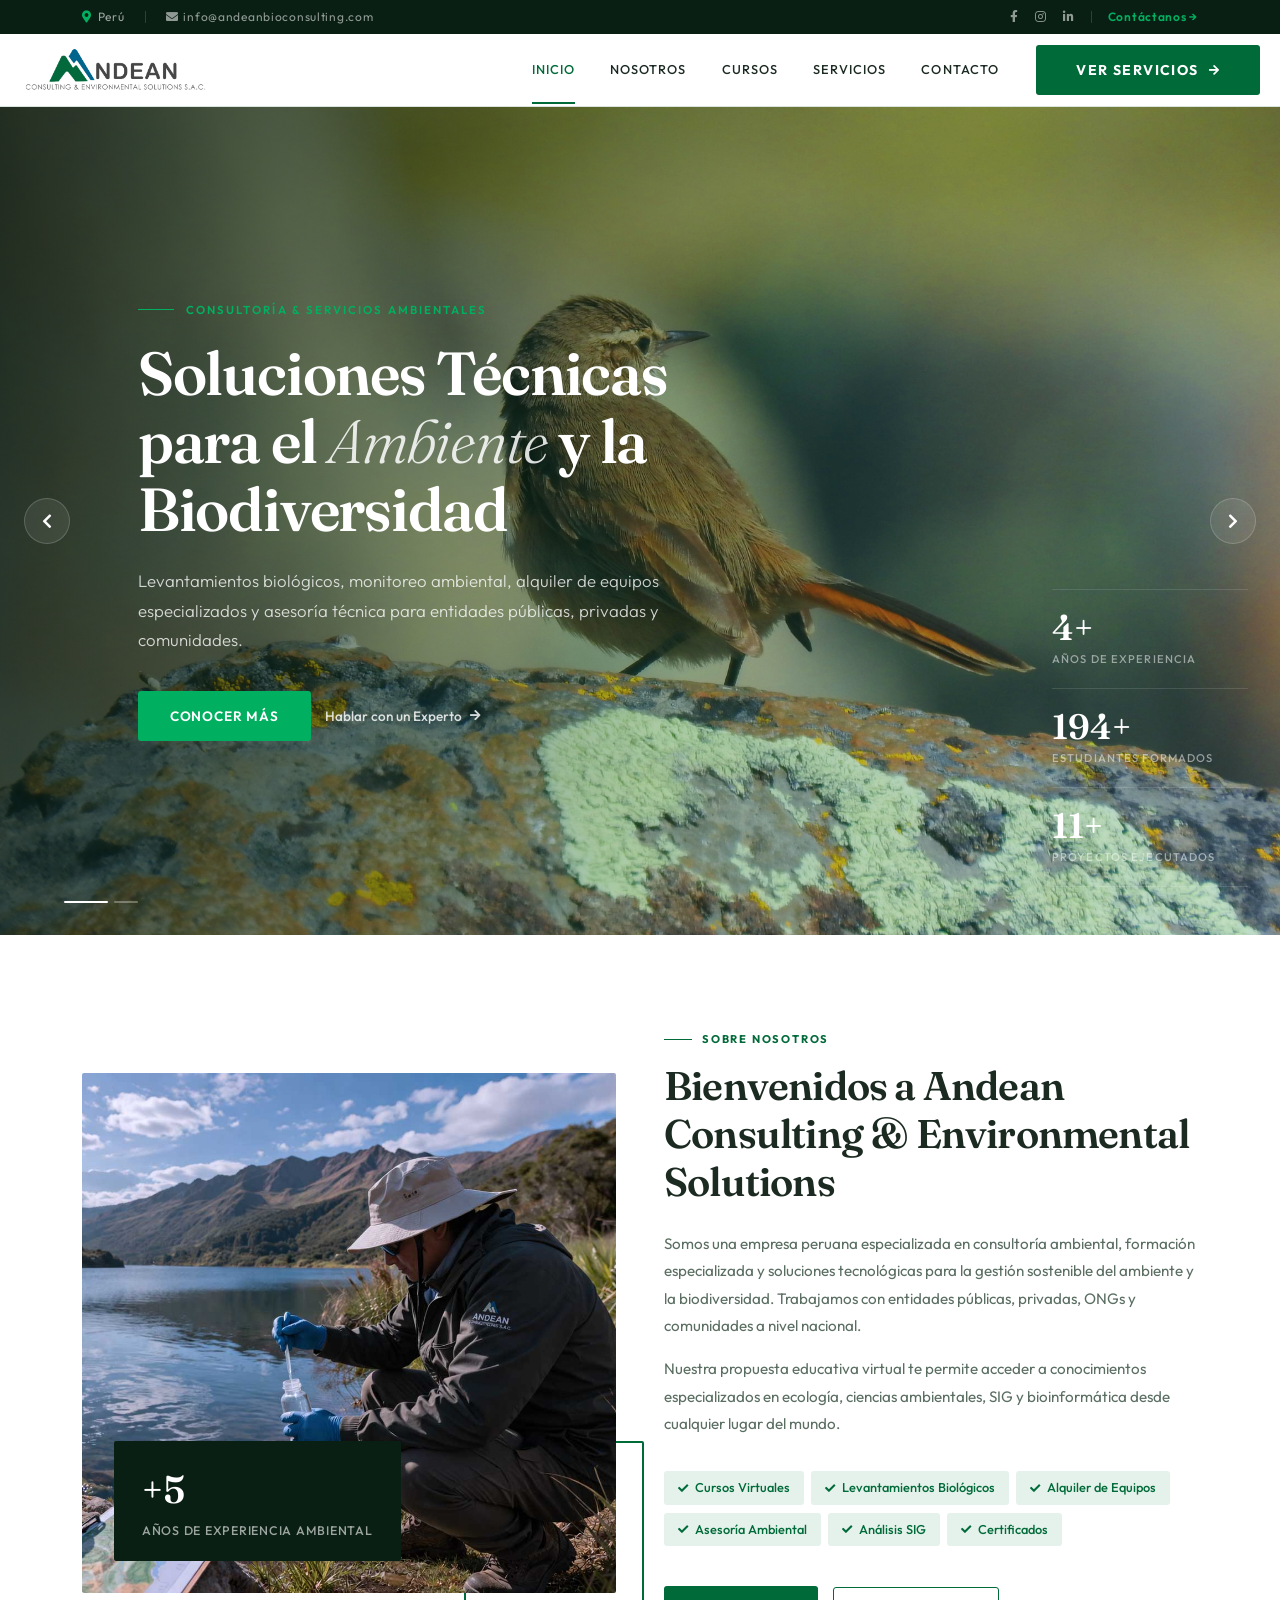
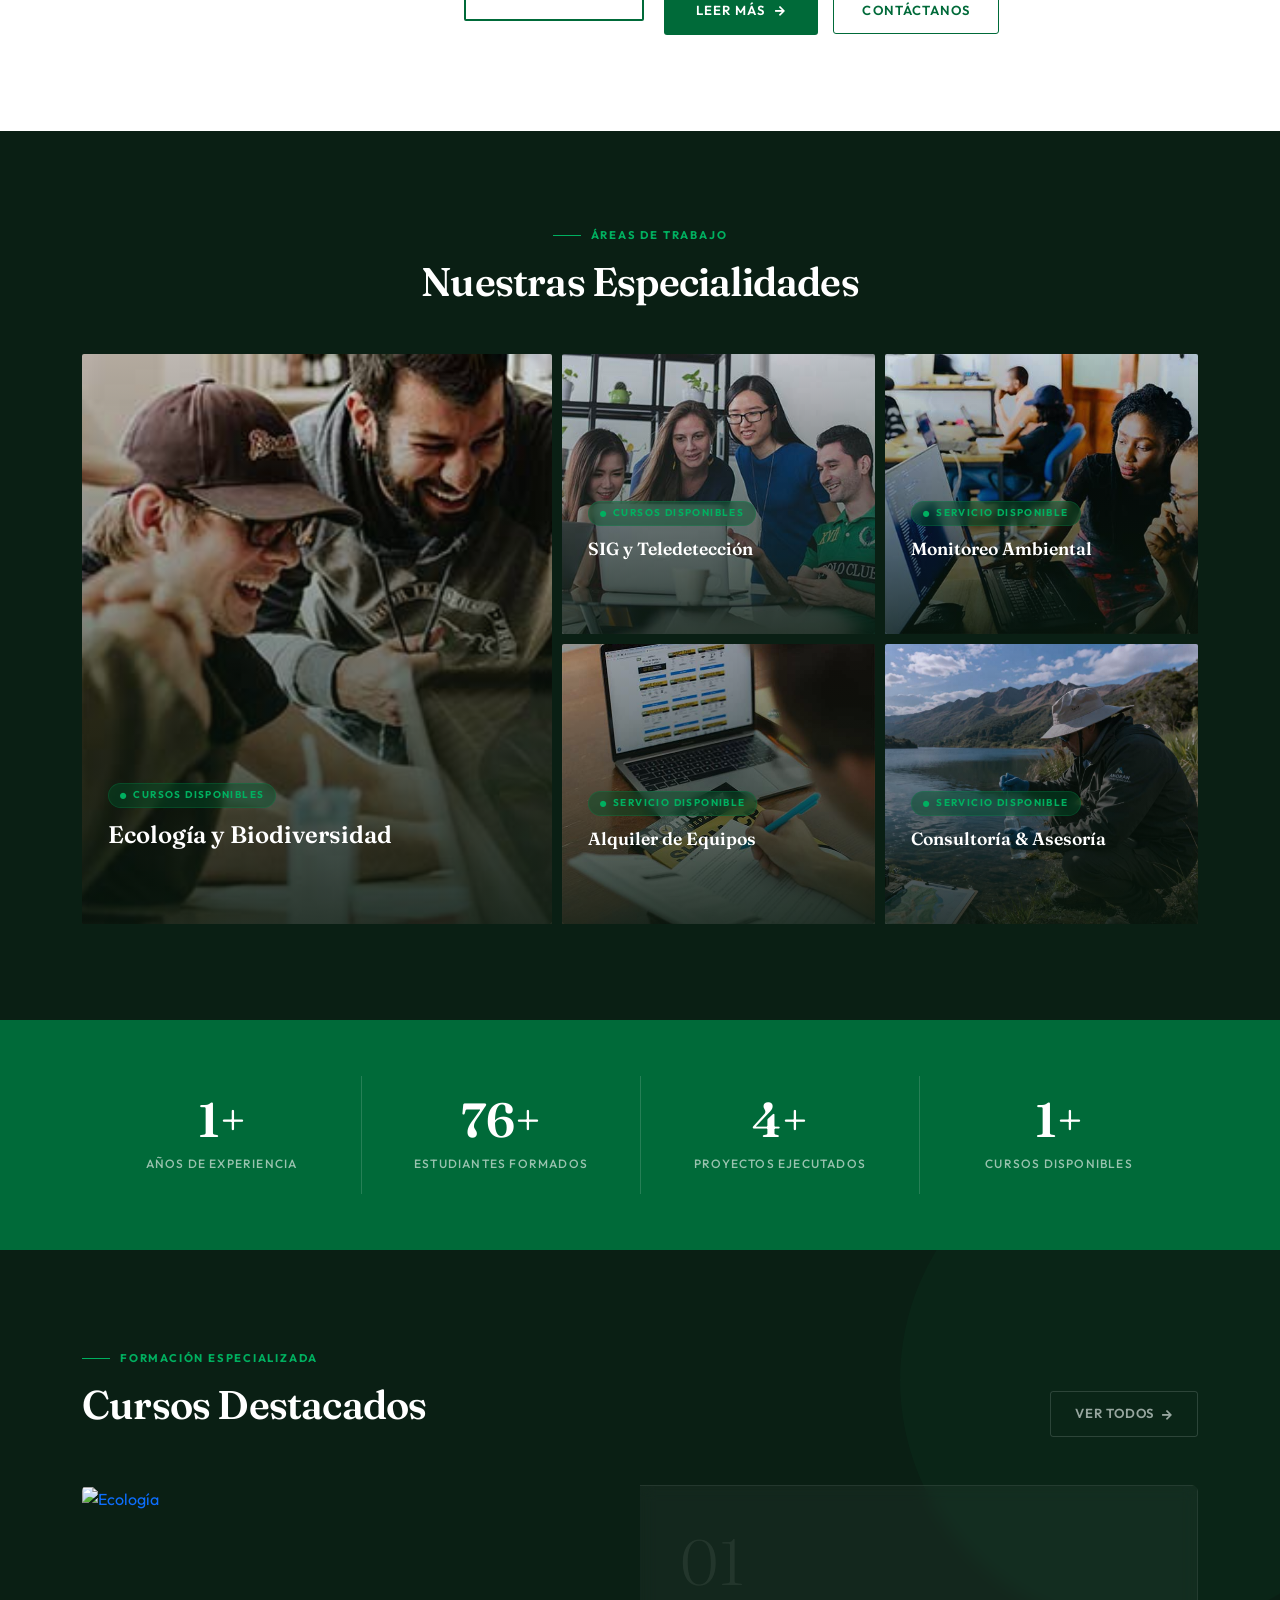
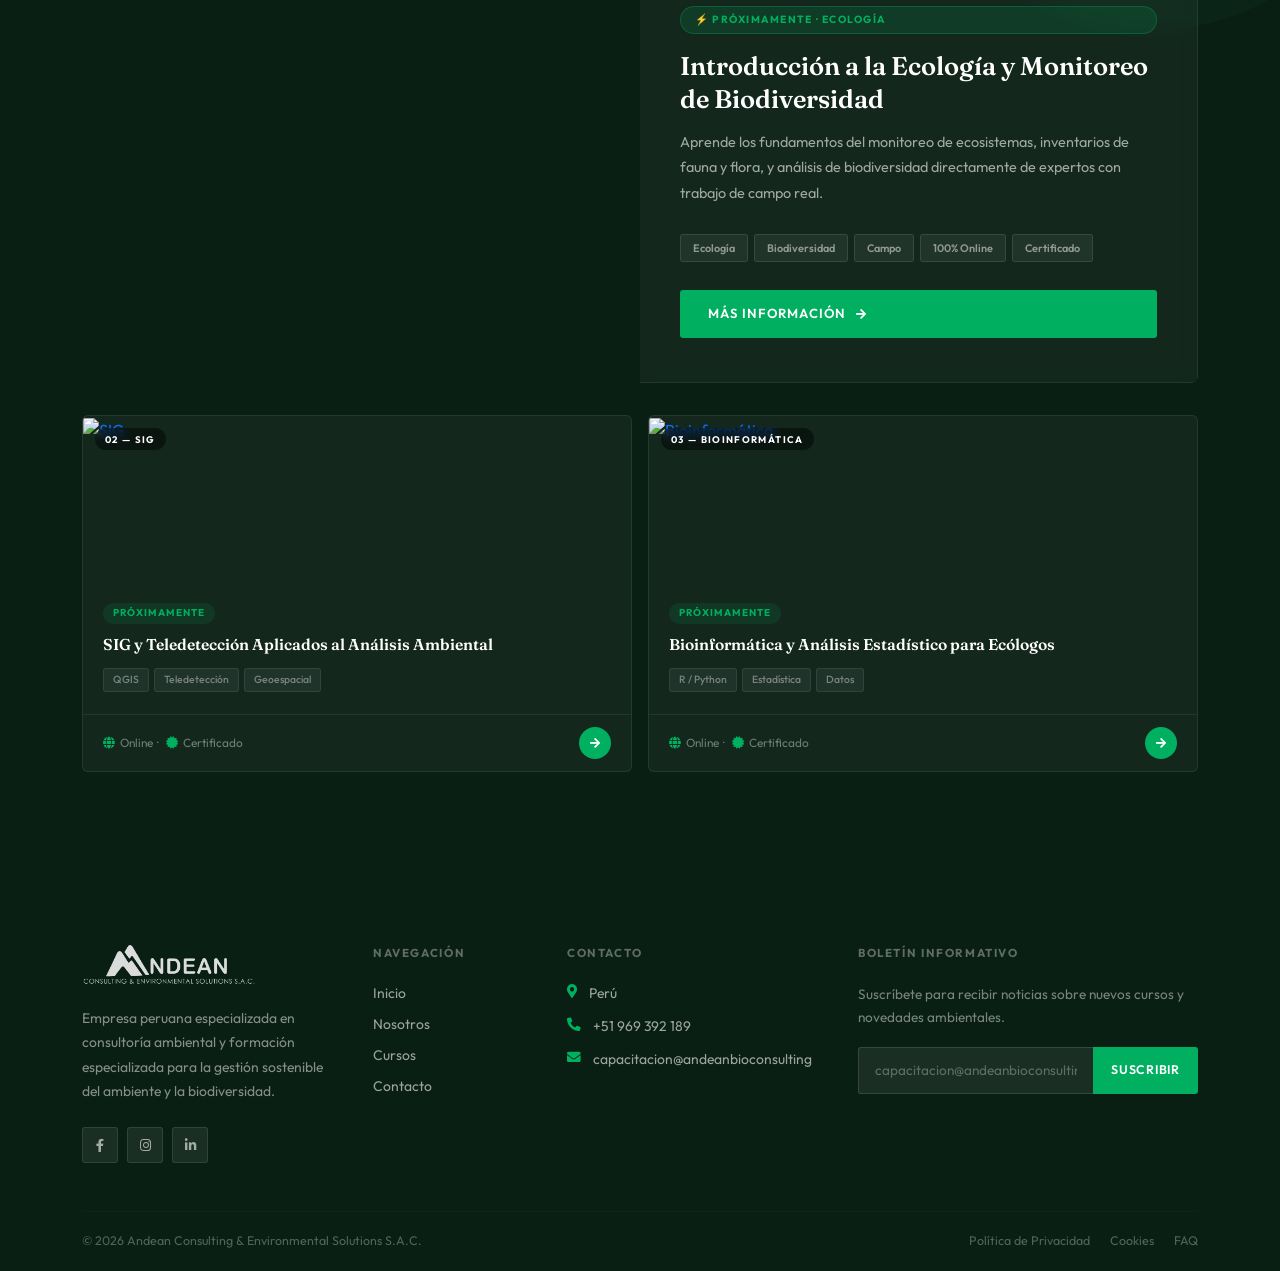
==== commit cb224571: "Update index.html" ====
--- a/index.html
+++ b/index.html
@@ -303,7 +303,7 @@
       <div class="topbar-left">
         <span><i class="fas fa-map-marker-alt" style="color:var(--lime);margin-right:6px"></i>Perú</span>
         <div class="tb-div"></div>
-        <a href="mailto:capacitacion@andeanbioconsulting"><i class="fas fa-envelope" style="margin-right:5px"></i>capacitacion@andeanbioconsulting.com</a>
+        <a href="mailto:capacitacion@andeanbioconsulting"><i class="fas fa-envelope" style="margin-right:5px"></i>info@andeanbioconsulting.com</a>
       </div>
       <div class="topbar-right">
         <a href="#"><i class="fab fa-facebook-f"></i></a>
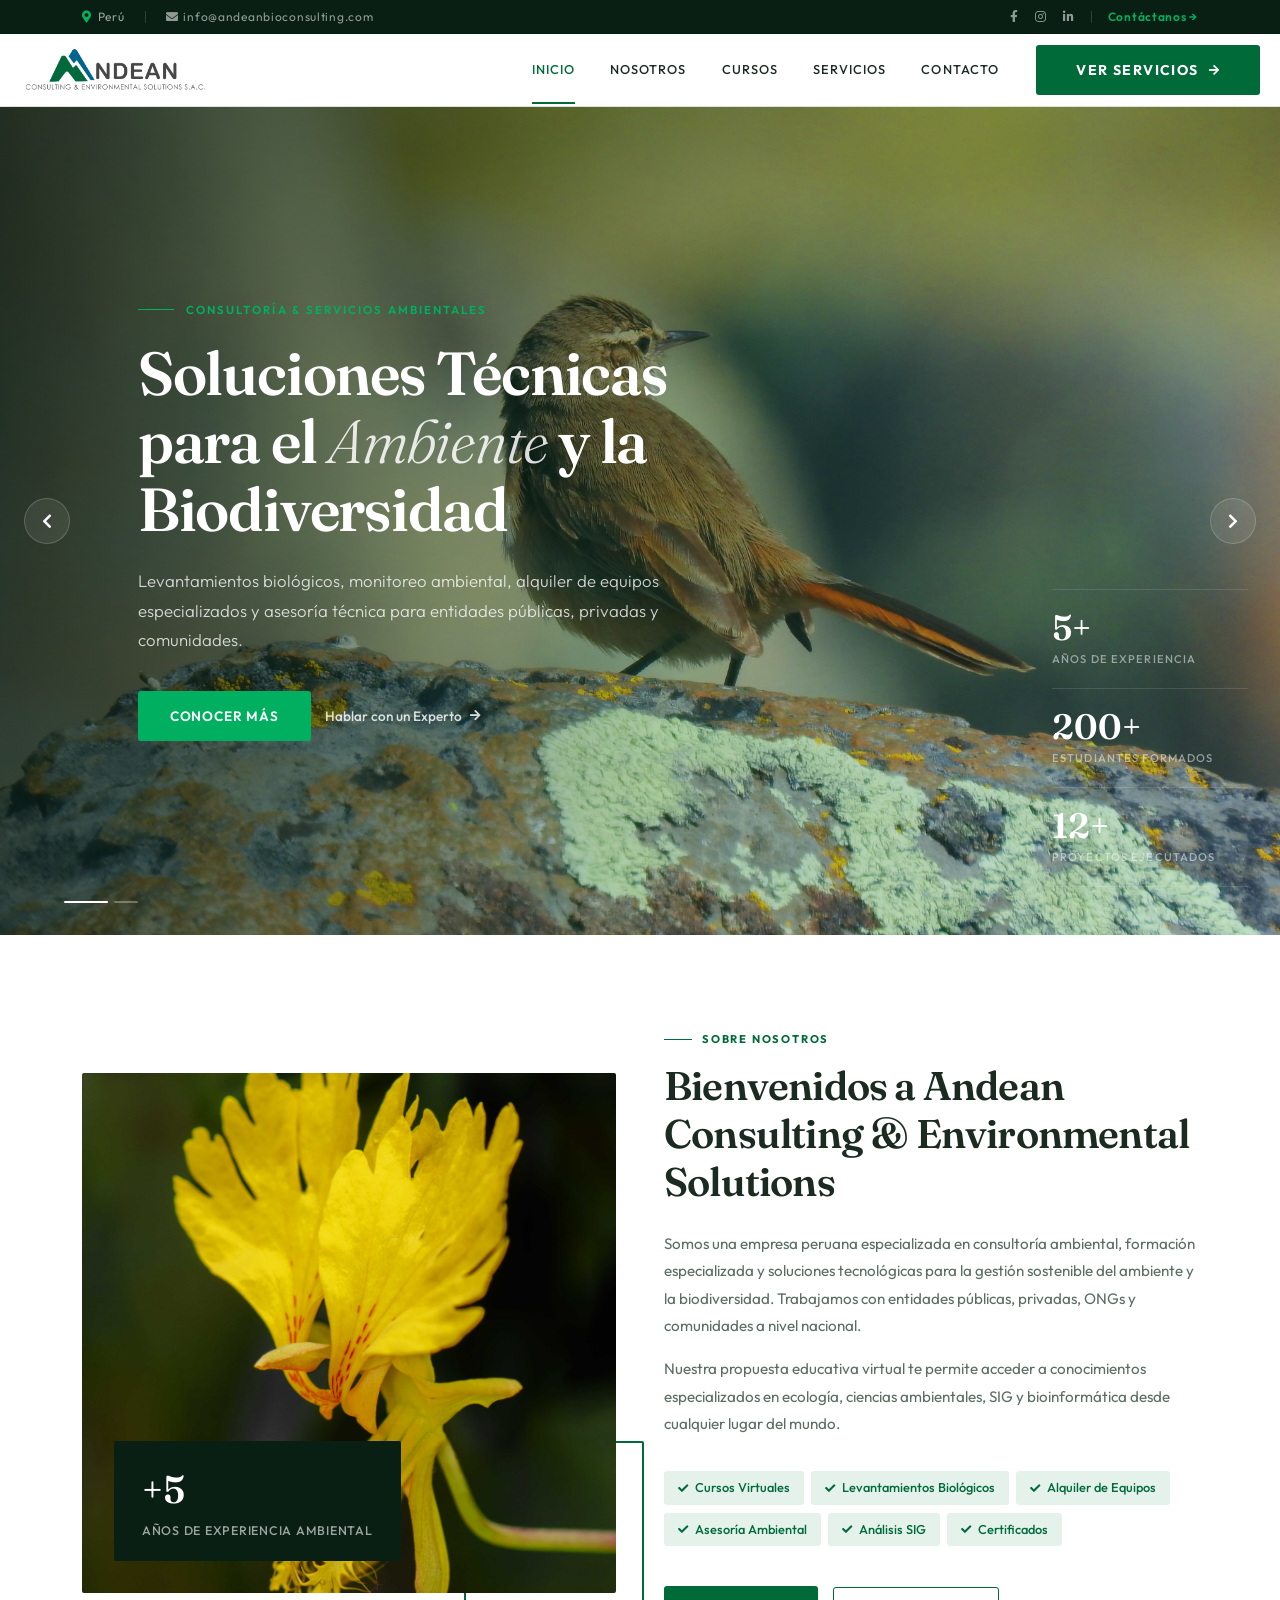
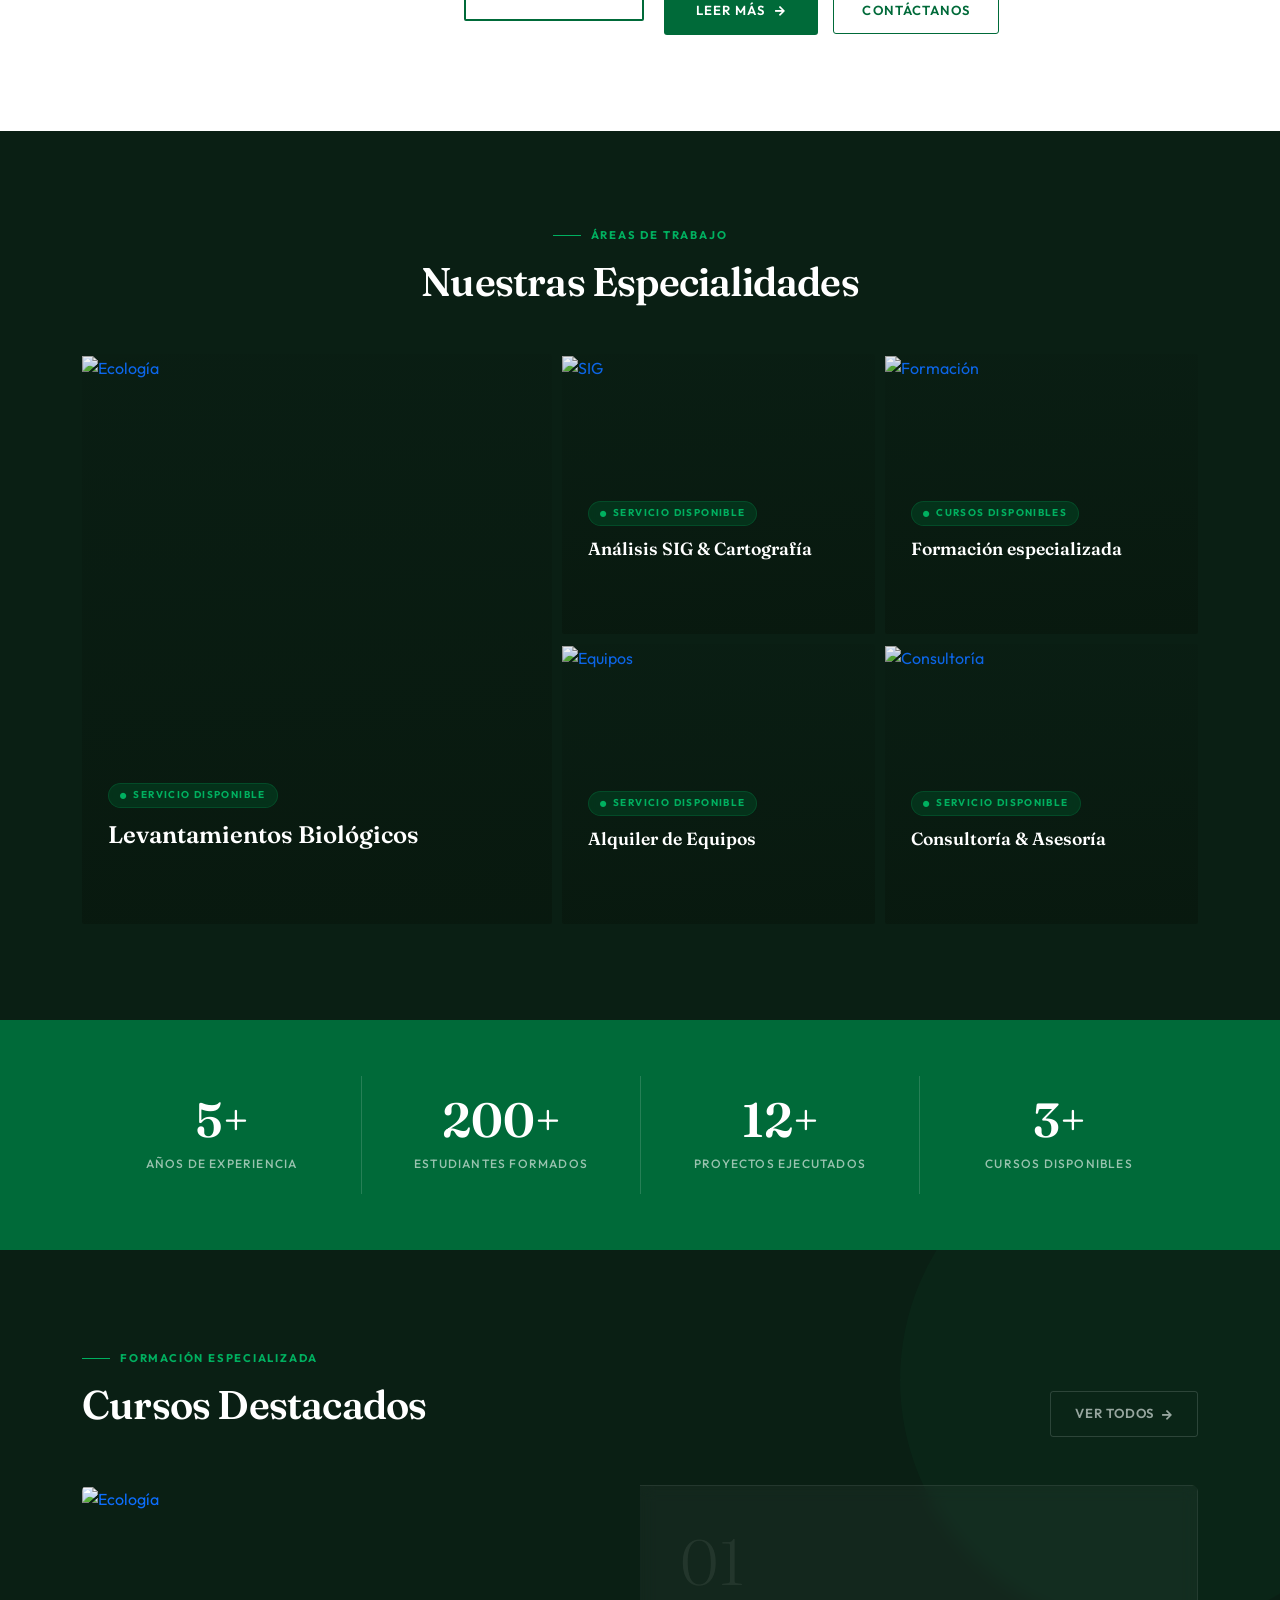
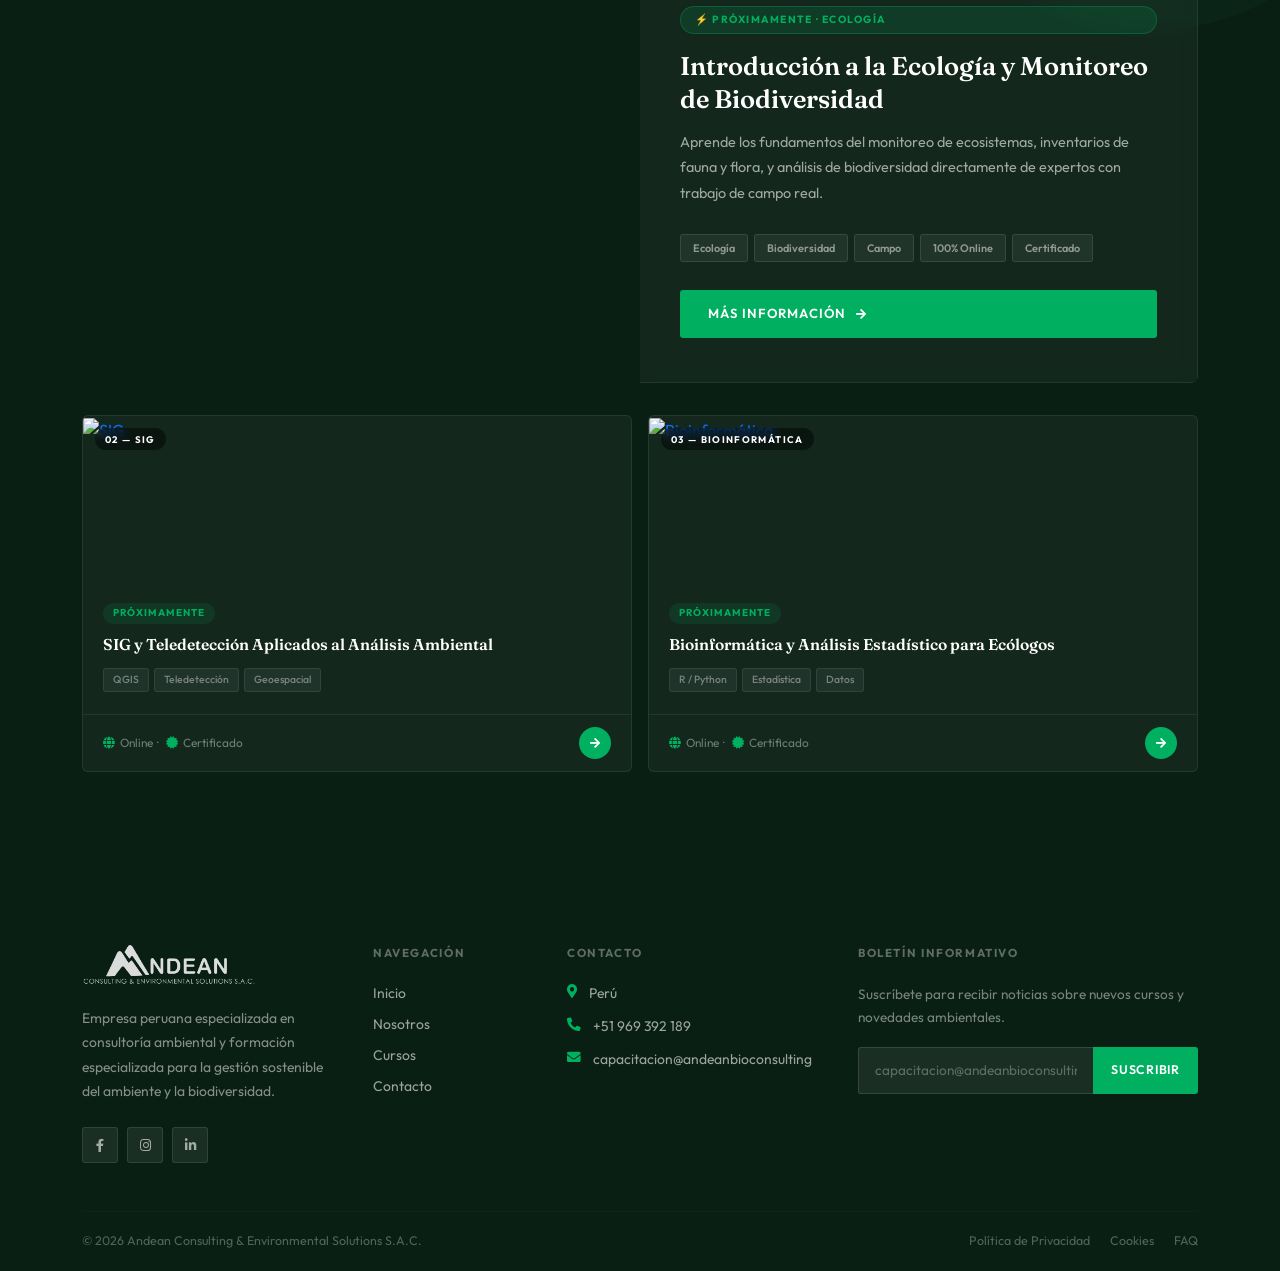
==== commit b981d226: "Update index.html" ====
--- a/index.html
+++ b/index.html
@@ -445,11 +445,11 @@
 
     <!-- desktop -->
     <div class="areas-grid fade-up d1">
-      <a class="area-tile" href="courses.html"><img src="img/cat-1.jpg" alt="Ecología"><div class="area-overlay"></div><div class="area-body"><div class="area-tag"><i class="fas fa-circle" style="font-size:.4rem"></i> Cursos disponibles</div><h4>Ecología y Biodiversidad</h4><p>Inventarios de fauna y flora, monitoreo de ecosistemas y análisis de biodiversidad.</p><div class="area-arrow"><i class="fas fa-arrow-right"></i></div></div></a>
-      <a class="area-tile" href="courses.html"><img src="img/cat-2.jpg" alt="SIG"><div class="area-overlay"></div><div class="area-body"><div class="area-tag"><i class="fas fa-circle" style="font-size:.4rem"></i> Cursos disponibles</div><h4>SIG y Teledetección</h4><p>Análisis espacial, cartografía y procesamiento de imágenes satelitales.</p><div class="area-arrow"><i class="fas fa-arrow-right"></i></div></div></a>
-      <a class="area-tile" href="courses.html"><img src="img/cat-3.jpg" alt="Monitoreo"><div class="area-overlay"></div><div class="area-body"><div class="area-tag"><i class="fas fa-circle" style="font-size:.4rem"></i> Servicio disponible</div><h4>Monitoreo Ambiental</h4><p>Agua, suelo, aire y biodiversidad con equipos especializados de campo.</p><div class="area-arrow"><i class="fas fa-arrow-right"></i></div></div></a>
-      <a class="area-tile" href="courses.html"><img src="img/cat-4.jpg" alt="Equipos"><div class="area-overlay"></div><div class="area-body"><div class="area-tag"><i class="fas fa-circle" style="font-size:.4rem"></i> Servicio disponible</div><h4>Alquiler de Equipos</h4><p>Equipos para muestreo biológico y trabajo de campo científico.</p><div class="area-arrow"><i class="fas fa-arrow-right"></i></div></div></a>
-      <a class="area-tile" href="contact.html"><img src="img/about.jpg" alt="Consultoría"><div class="area-overlay"></div><div class="area-body"><div class="area-tag"><i class="fas fa-circle" style="font-size:.4rem"></i> Servicio disponible</div><h4>Consultoría &amp; Asesoría</h4><p>Asesoría técnica para entidades públicas, privadas, ONGs y comunidades.</p><div class="area-arrow"><i class="fas fa-arrow-right"></i></div></div></a>
+      <a class="area-tile" href="consultoria.html"><img src="img/cat1.jpg" alt="Ecología"><div class="area-overlay"></div><div class="area-body"><div class="area-tag"><i class="fas fa-circle" style="font-size:.4rem"></i> Servicio disponible</div><h4>Levantamientos Biológicos</h4><p>Inventarios de fauna y flora, monitoreo de ecosistemas y análisis de biodiversidad.</p><div class="area-arrow"><i class="fas fa-arrow-right"></i></div></div></a>
+      <a class="area-tile" href="consultoria.html"><img src="img/cat2.jpg" alt="SIG"><div class="area-overlay"></div><div class="area-body"><div class="area-tag"><i class="fas fa-circle" style="font-size:.4rem"></i> Servicio disponible</div><h4>Análisis SIG & Cartografía</h4><p>Análisis espacial, cartografía y procesamiento de imágenes satelitales.</p><div class="area-arrow"><i class="fas fa-arrow-right"></i></div></div></a>
+      <a class="area-tile" href="courses.html"><img src="img/cat3.jpg" alt="Formación"><div class="area-overlay"></div><div class="area-body"><div class="area-tag"><i class="fas fa-circle" style="font-size:.4rem"></i> Cursos disponibles</div><h4>Formación especializada</h4><p>Formación virtual práctica con certificado, orientada a estudiantes y profesionales de distintas disciplinas.</p><div class="area-arrow"><i class="fas fa-arrow-right"></i></div></div></a>
+      <a class="area-tile" href="consultoria.html"><img src="img/cat4.jpg" alt="Equipos"><div class="area-overlay"></div><div class="area-body"><div class="area-tag"><i class="fas fa-circle" style="font-size:.4rem"></i> Servicio disponible</div><h4>Alquiler de Equipos</h4><p>Equipos para muestreo biológico y trabajo de campo científico.</p><div class="area-arrow"><i class="fas fa-arrow-right"></i></div></div></a>
+      <a class="area-tile" href="consultoria.html"><img src="img/cat5.jpg" alt="Consultoría"><div class="area-overlay"></div><div class="area-body"><div class="area-tag"><i class="fas fa-circle" style="font-size:.4rem"></i> Servicio disponible</div><h4>Consultoría &amp; Asesoría</h4><p>Asesoría técnica para entidades públicas, privadas, ONGs y comunidades.</p><div class="area-arrow"><i class="fas fa-arrow-right"></i></div></div></a>
     </div>
 
     <!-- mobile slider -->
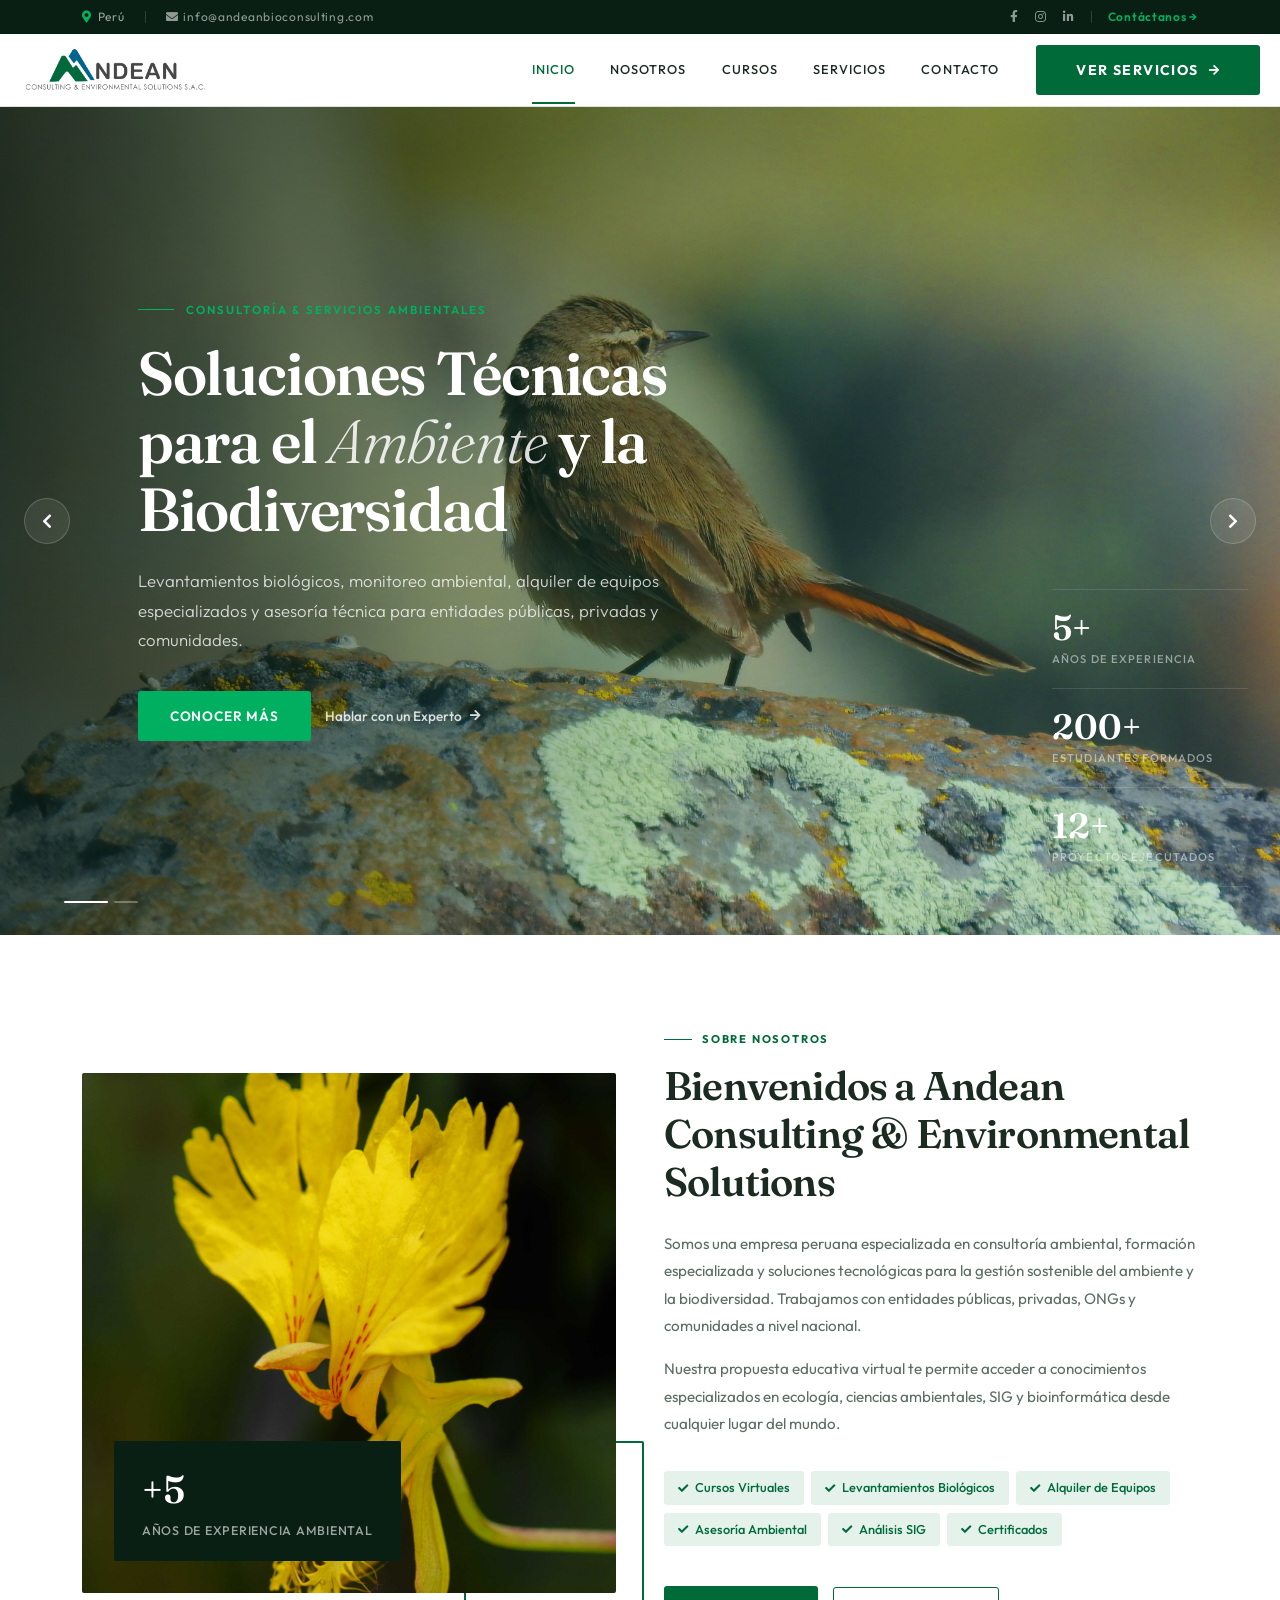
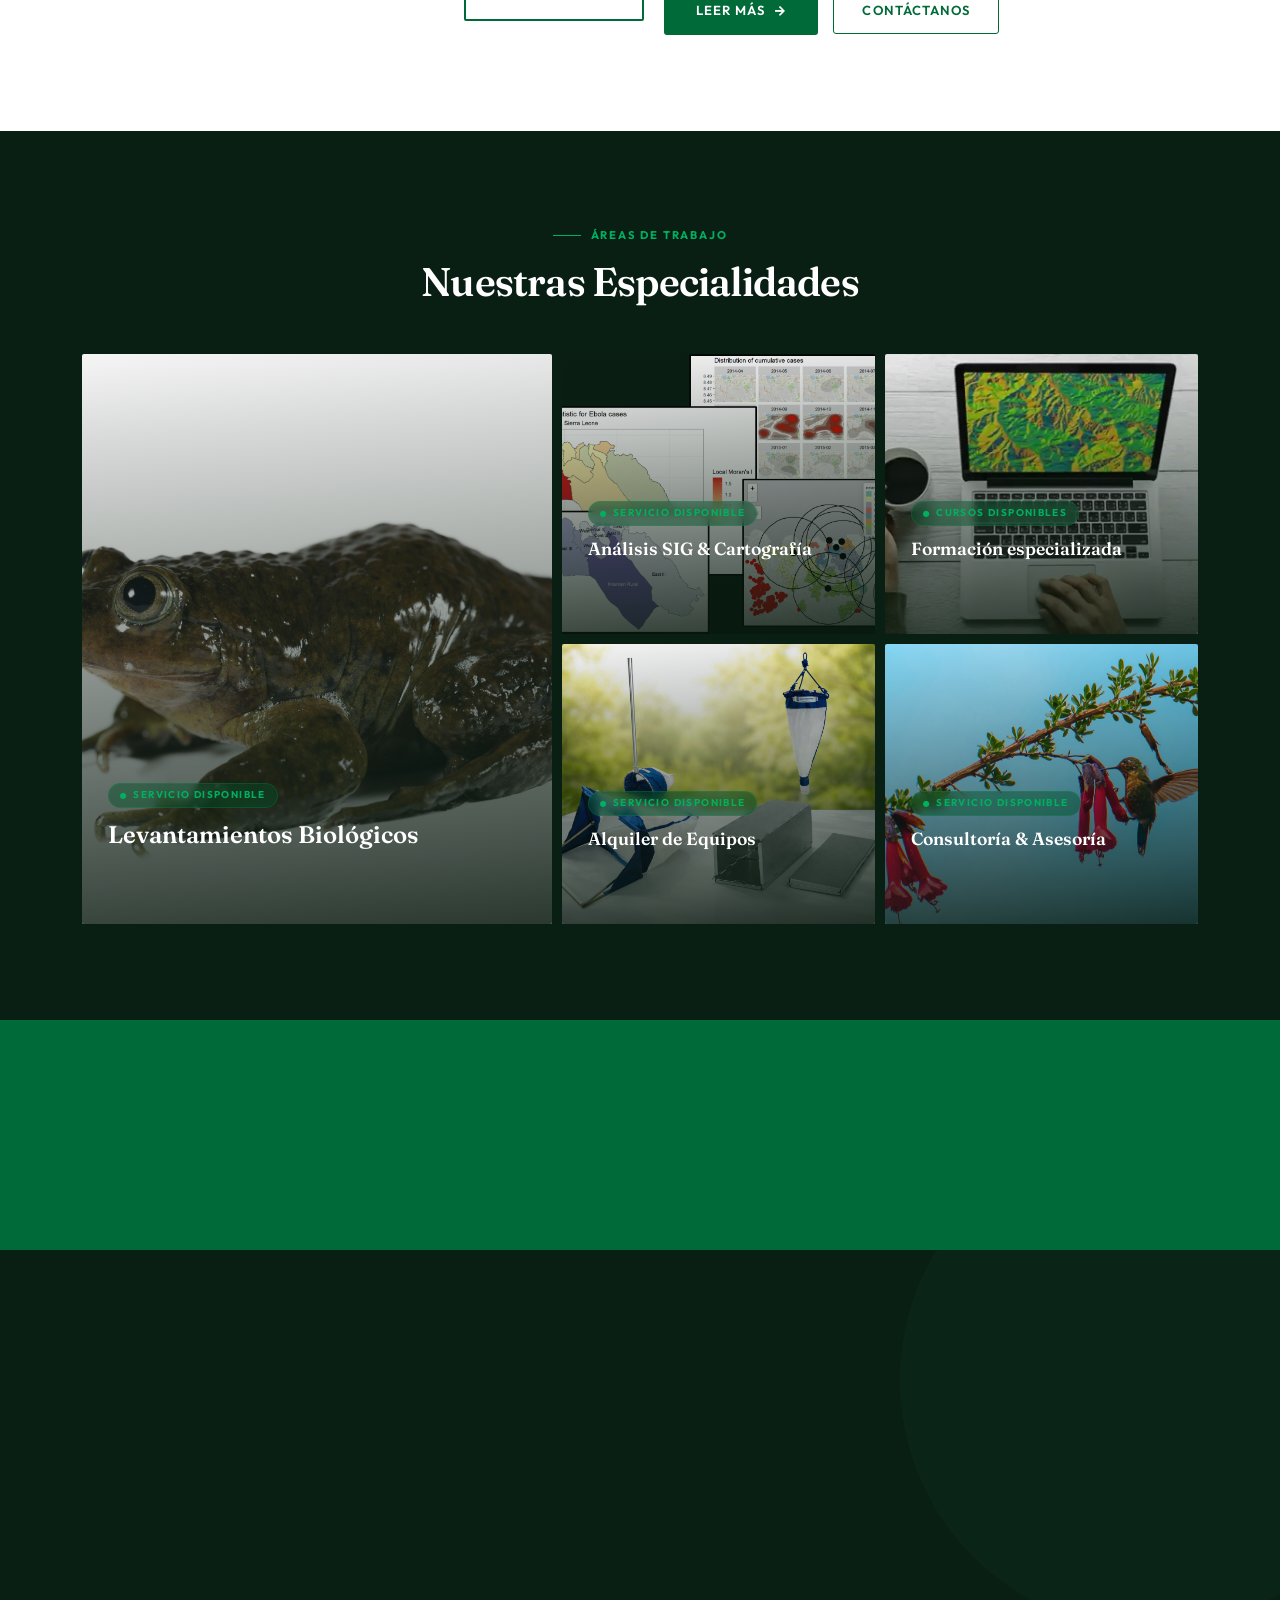
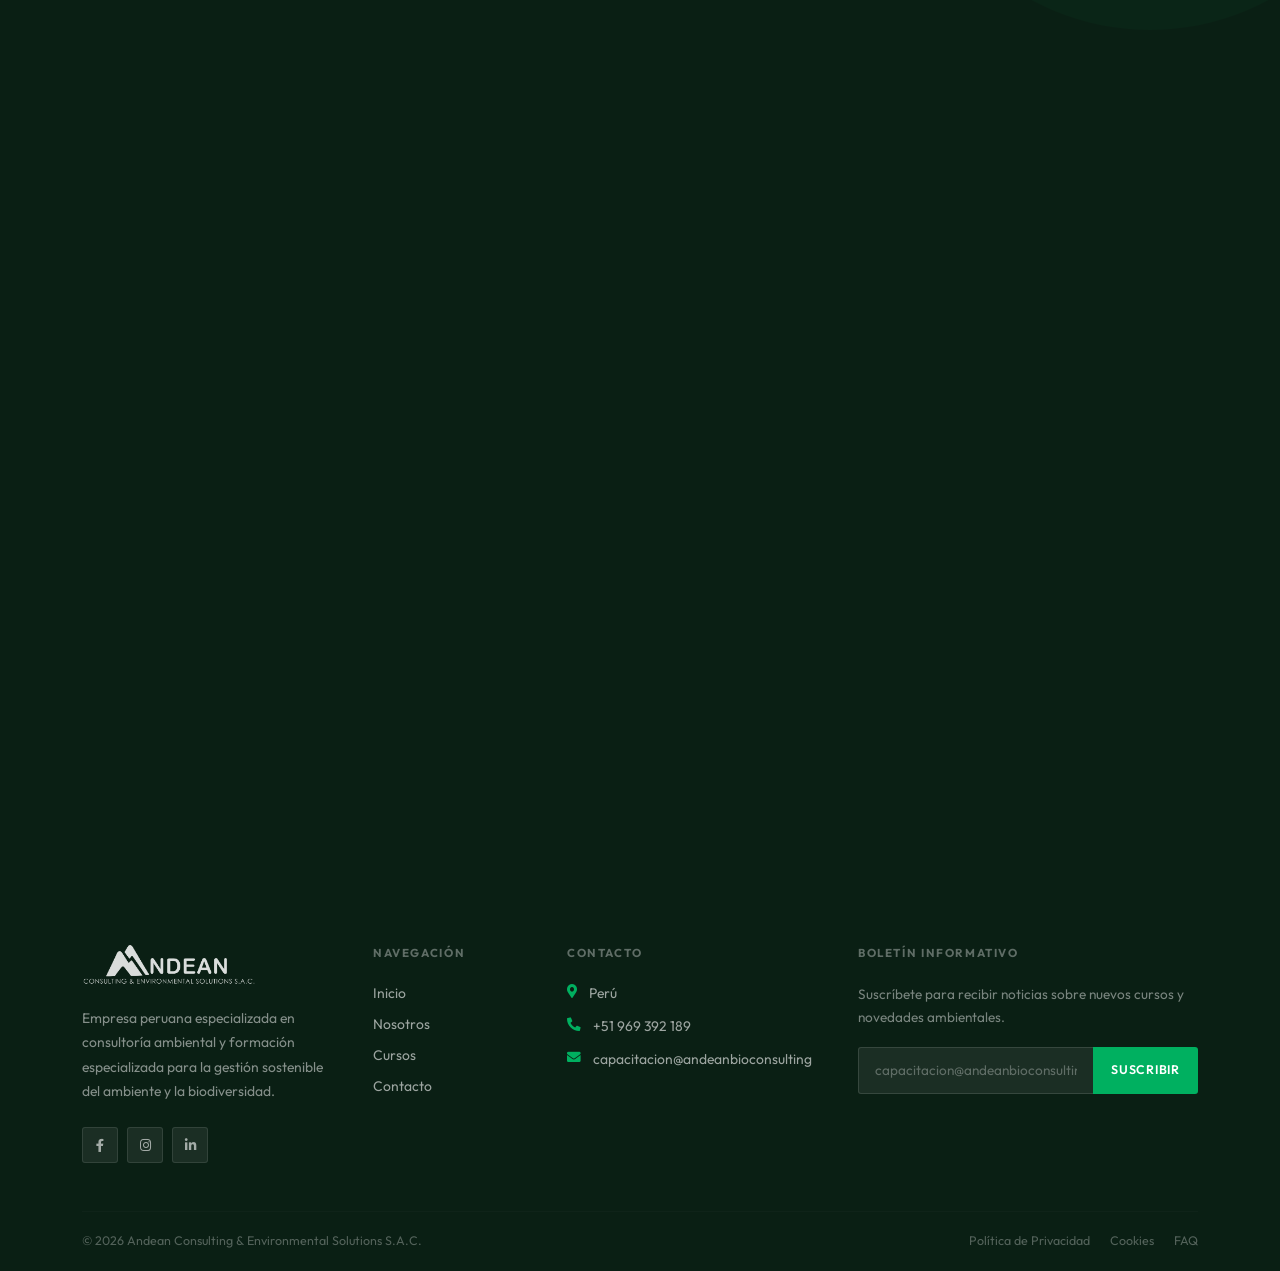
==== commit 9a55263d: "Update index.html" ====
--- a/index.html
+++ b/index.html
@@ -476,9 +476,9 @@
 <div class="stats-band">
   <div class="container">
     <div class="row g-0">
-      <div class="col-6 col-md-3 stat-item fade-up"><span class="stat-num counter-val" data-target="5">0</span><span class="stat-label">Años de experiencia</span></div>
-      <div class="col-6 col-md-3 stat-item fade-up d1"><span class="stat-num counter-val" data-target="200">0</span><span class="stat-label">Estudiantes formados</span></div>
-      <div class="col-6 col-md-3 stat-item fade-up d2"><span class="stat-num counter-val" data-target="12">0</span><span class="stat-label">Proyectos ejecutados</span></div>
+      <div class="col-6 col-md-3 stat-item fade-up"><span class="stat-num counter-val" data-target="2">0</span><span class="stat-label">Años de experiencia</span></div>
+      <div class="col-6 col-md-3 stat-item fade-up d1"><span class="stat-num counter-val" data-target="100">0</span><span class="stat-label">Estudiantes formados</span></div>
+      <div class="col-6 col-md-3 stat-item fade-up d2"><span class="stat-num counter-val" data-target="4">0</span><span class="stat-label">Proyectos ejecutados</span></div>
       <div class="col-6 col-md-3 stat-item fade-up d3"><span class="stat-num counter-val" data-target="3">0</span><span class="stat-label">Cursos disponibles</span></div>
     </div>
   </div>
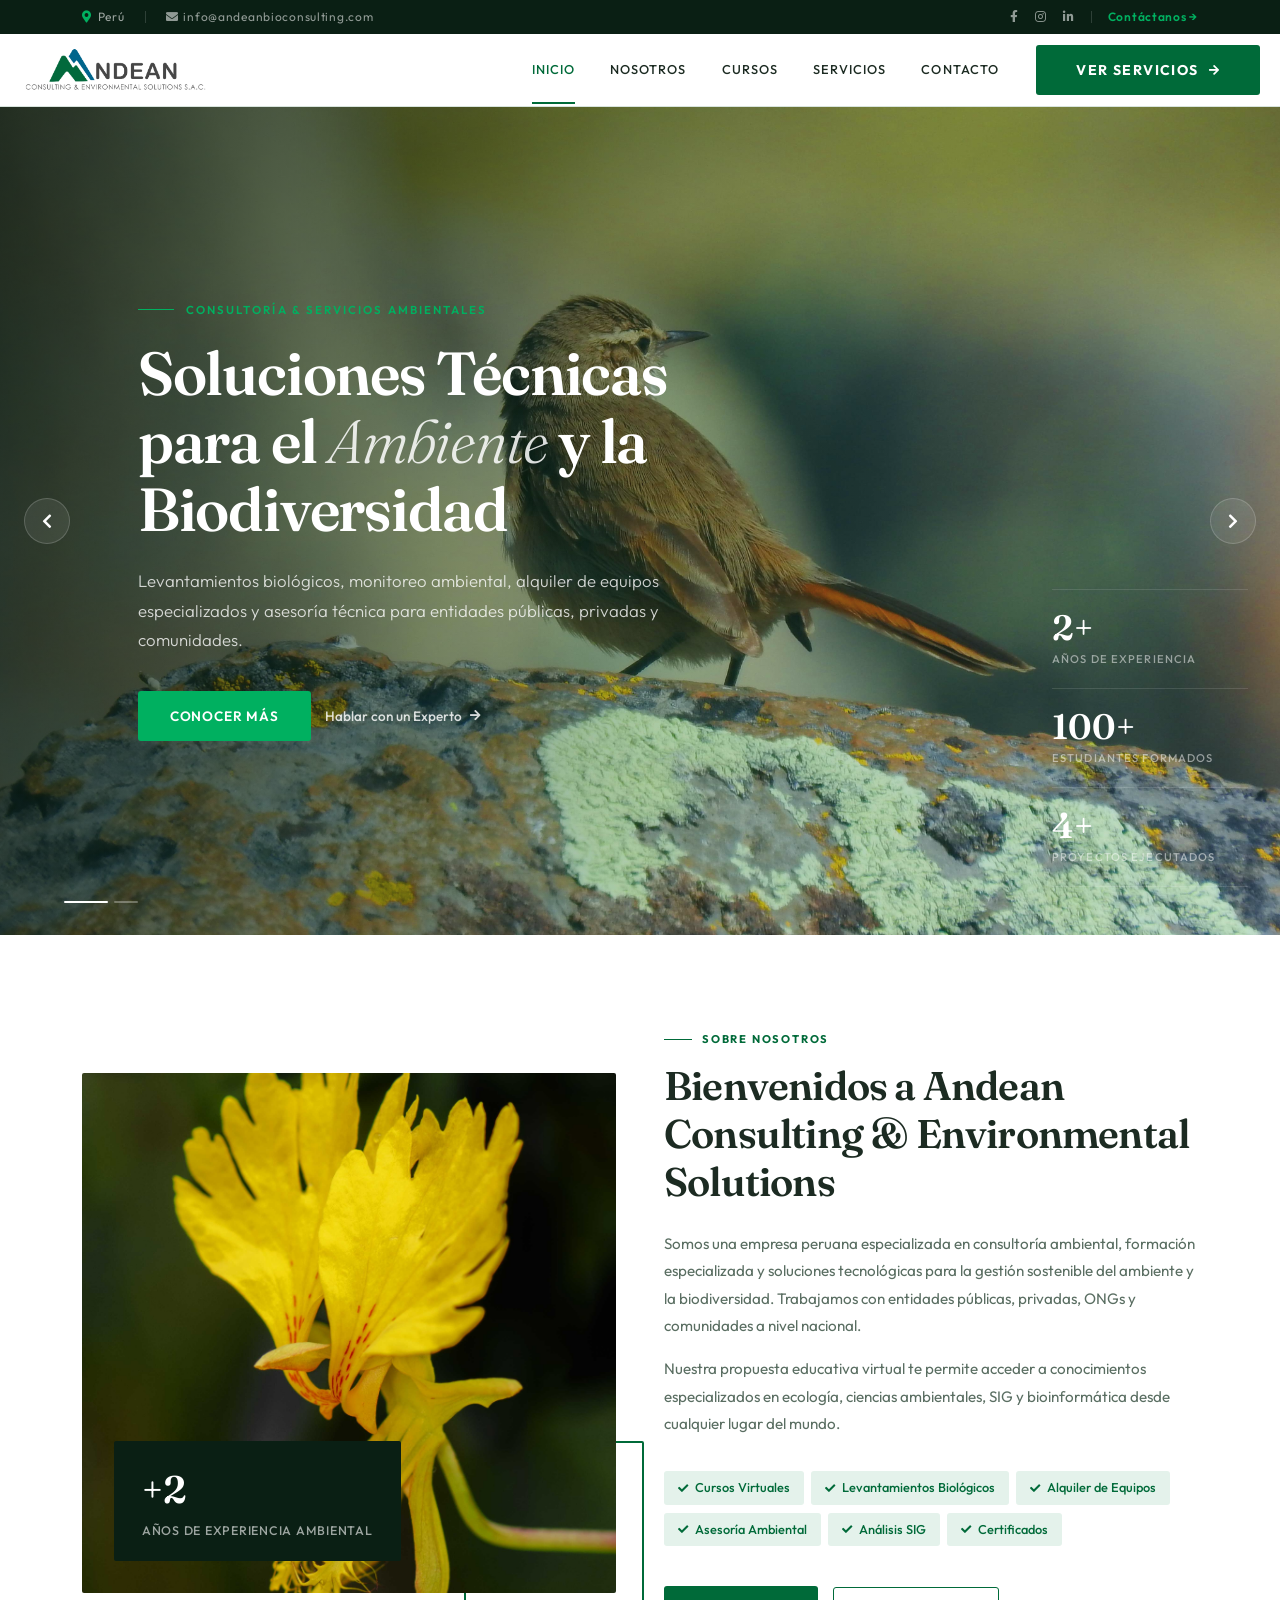
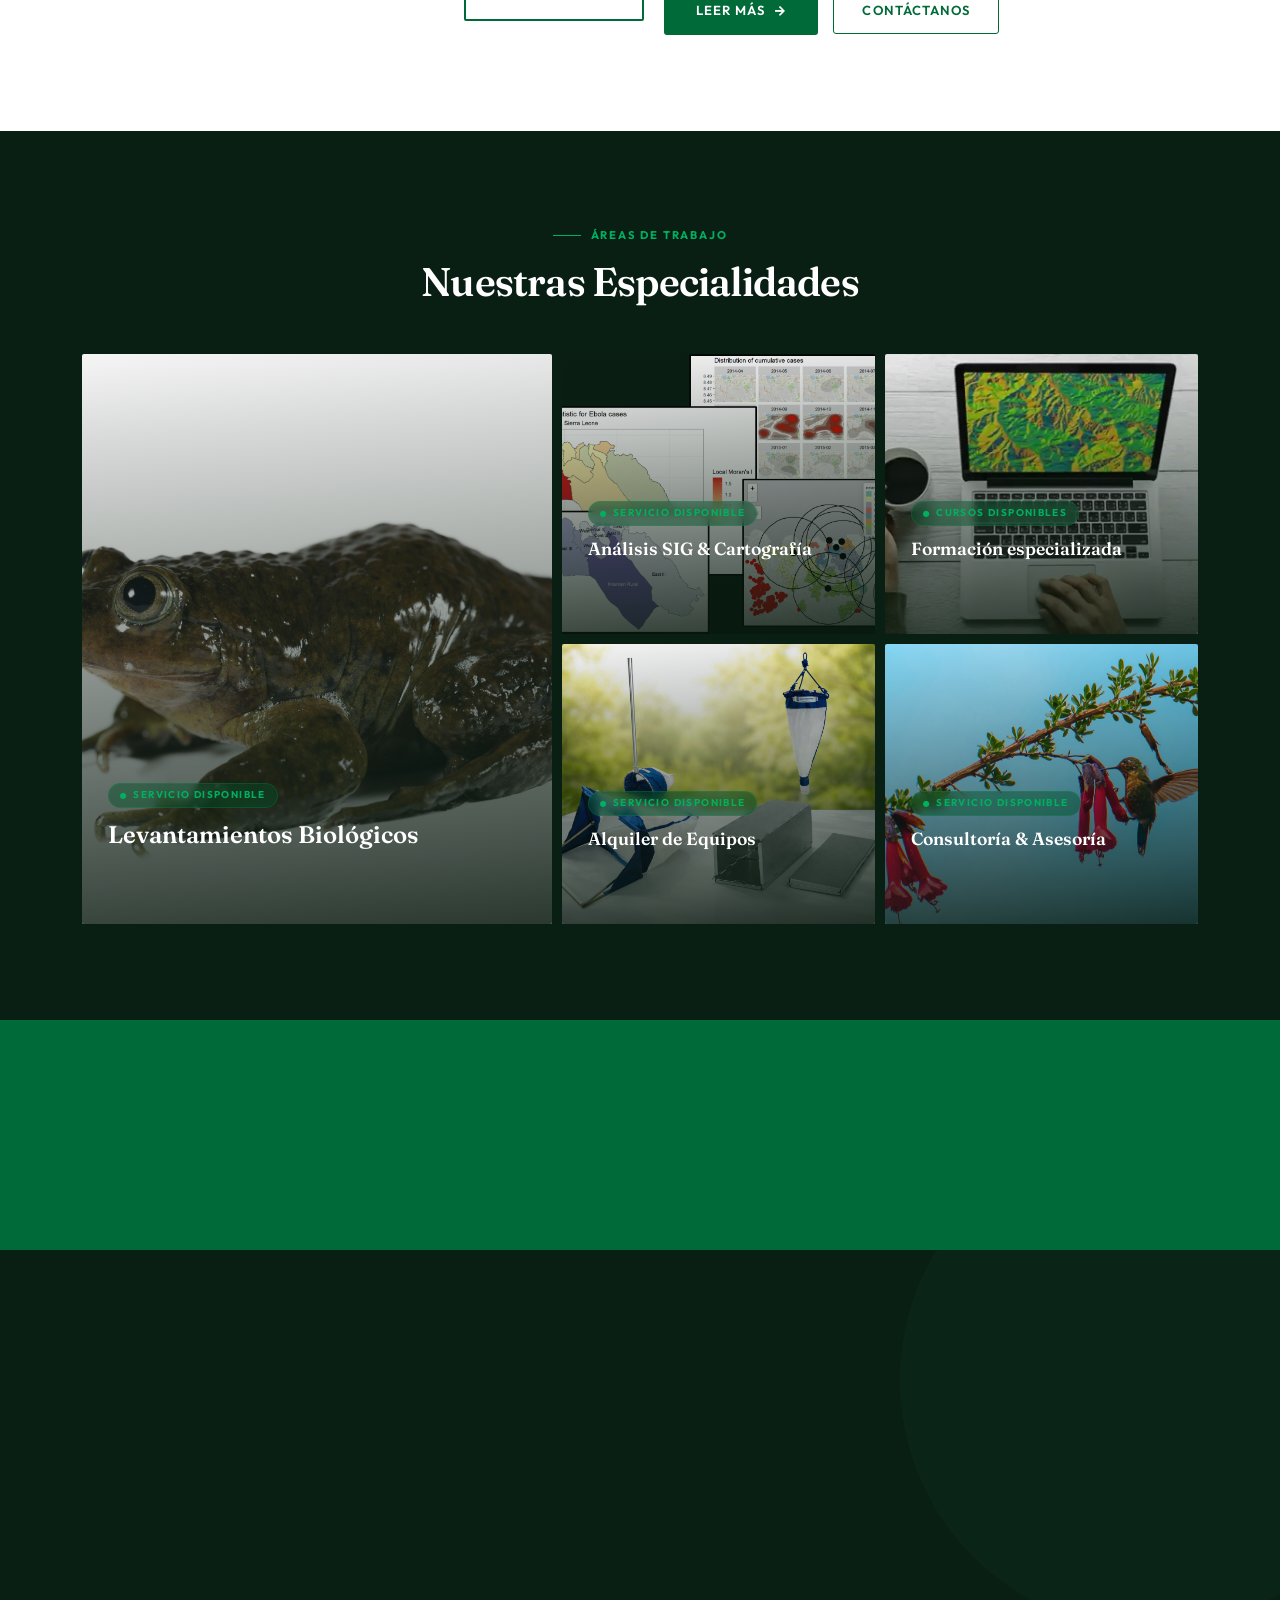
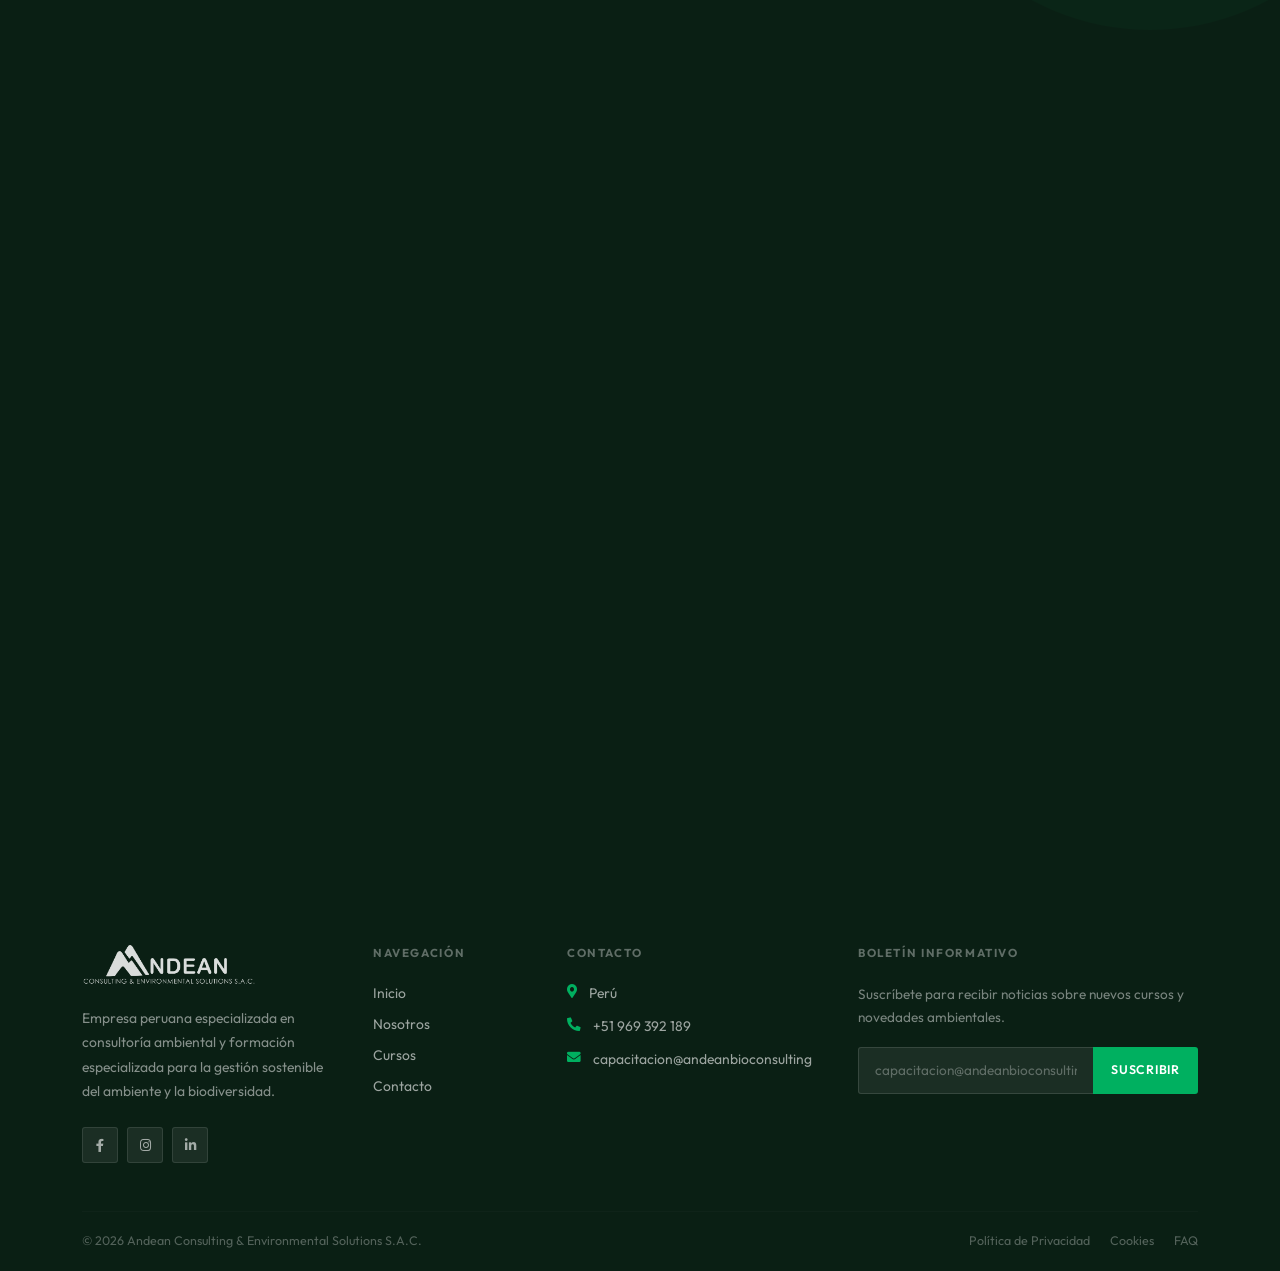
==== commit 6710d013: "Update index.html" ====
--- a/index.html
+++ b/index.html
@@ -364,9 +364,9 @@
       </div>
     </div>
     <div class="hero-side">
-      <div class="hero-stat"><div class="hero-stat-num counter-val" data-target="5">0</div><div class="hero-stat-label">Años de Experiencia</div></div>
-      <div class="hero-stat"><div class="hero-stat-num counter-val" data-target="200">0</div><div class="hero-stat-label">Estudiantes Formados</div></div>
-      <div class="hero-stat"><div class="hero-stat-num counter-val" data-target="12">0</div><div class="hero-stat-label">Proyectos Ejecutados</div></div>
+      <div class="hero-stat"><div class="hero-stat-num counter-val" data-target="2">0</div><div class="hero-stat-label">Años de Experiencia</div></div>
+      <div class="hero-stat"><div class="hero-stat-num counter-val" data-target="100">0</div><div class="hero-stat-label">Estudiantes Formados</div></div>
+      <div class="hero-stat"><div class="hero-stat-num counter-val" data-target="4">0</div><div class="hero-stat-label">Proyectos Ejecutados</div></div>
     </div>
   </div>
 
@@ -410,7 +410,7 @@
           <div class="about-img-wrap"><img src="img/about.jpg" alt="Andean Consulting – Trabajo de campo"></div>
           <div class="about-accent"></div>
           <div class="about-badge">
-            <span class="about-badge-num">+5</span>
+            <span class="about-badge-num">+2</span>
             <span class="about-badge-text">Años de Experiencia Ambiental</span>
           </div>
         </div>
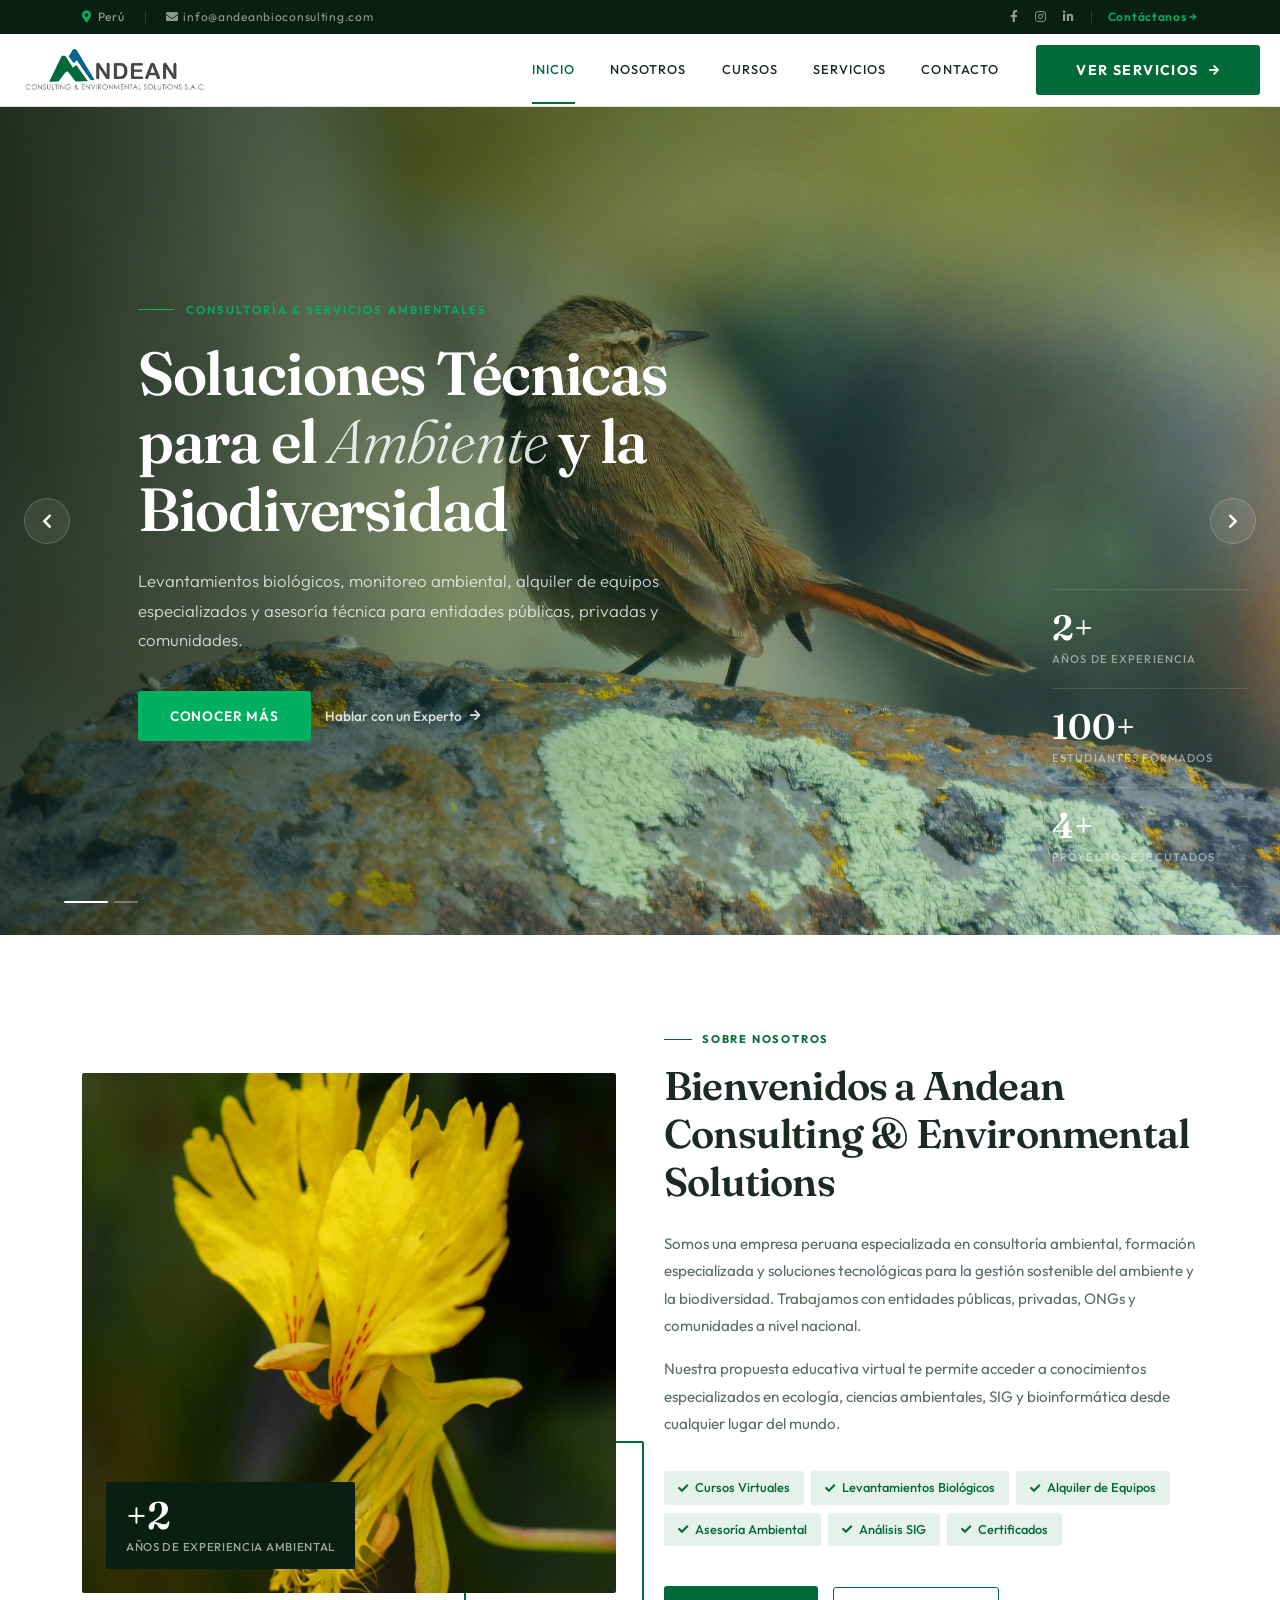
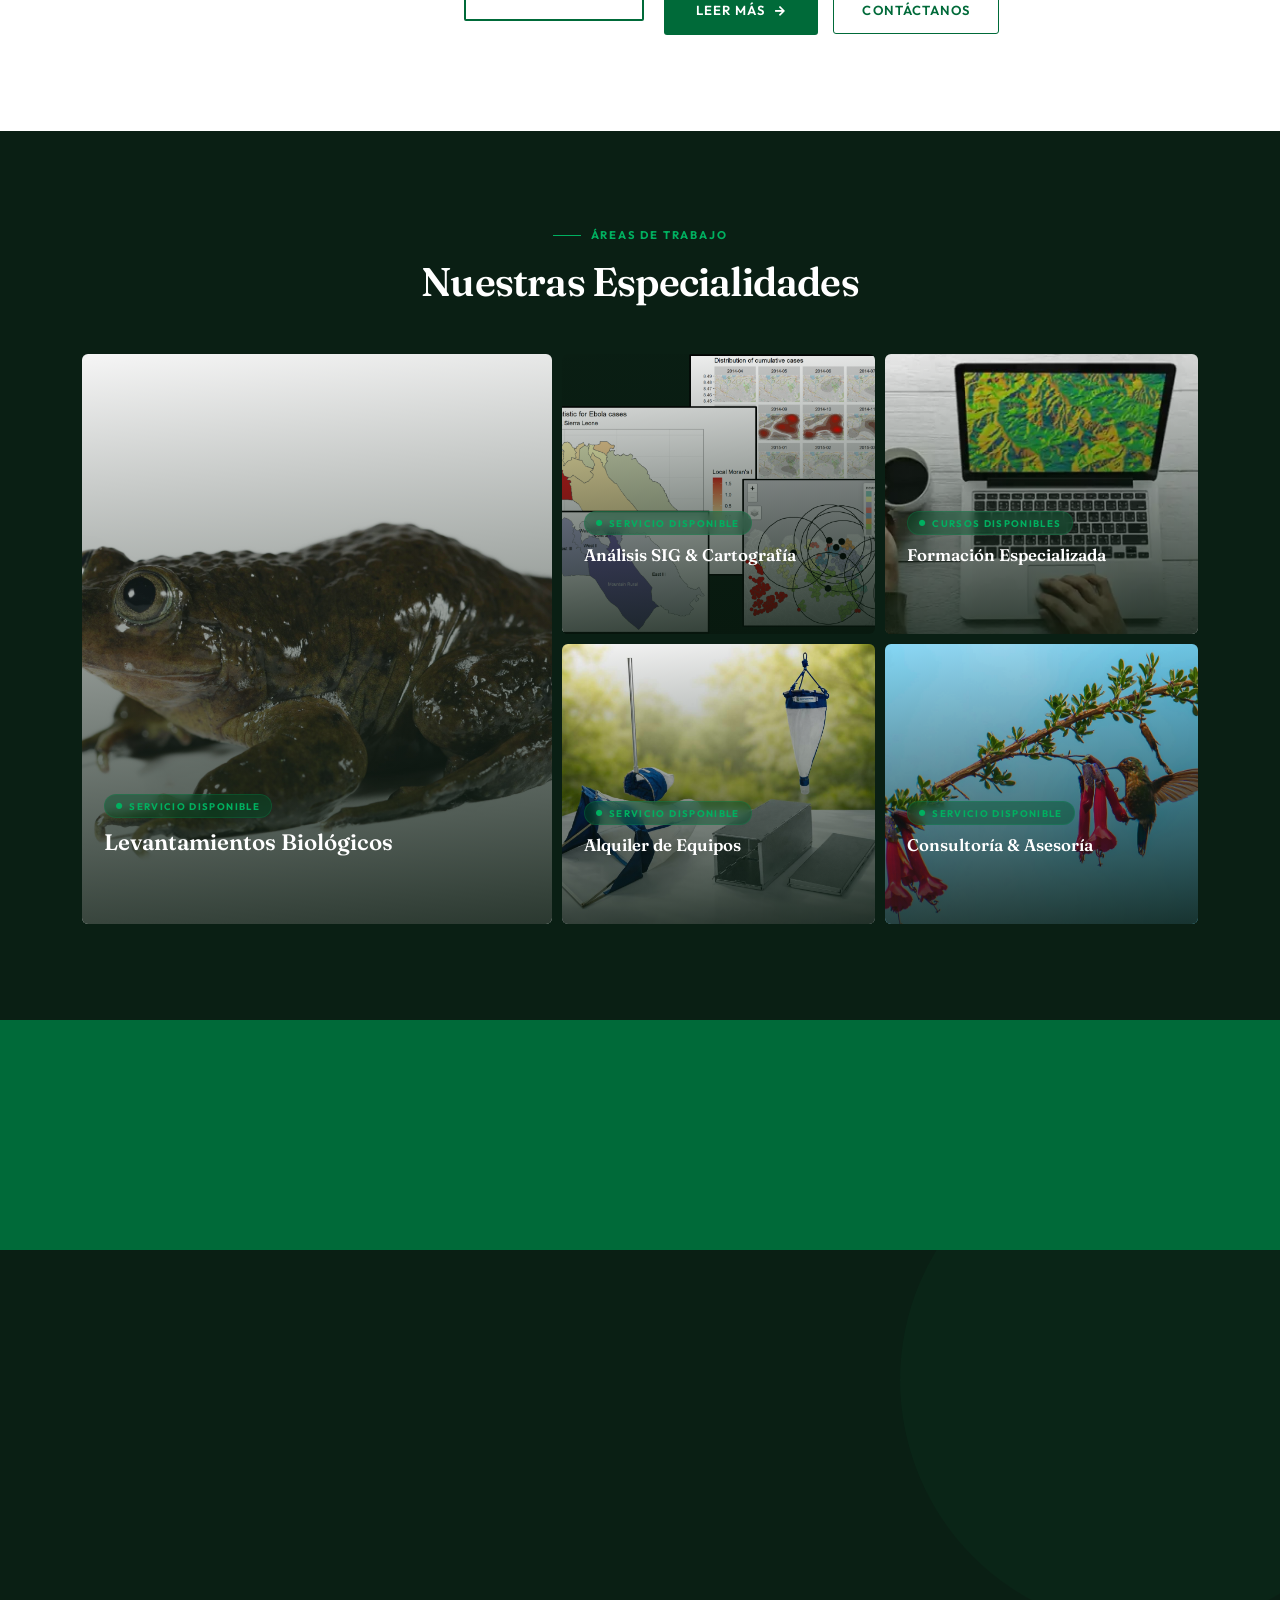
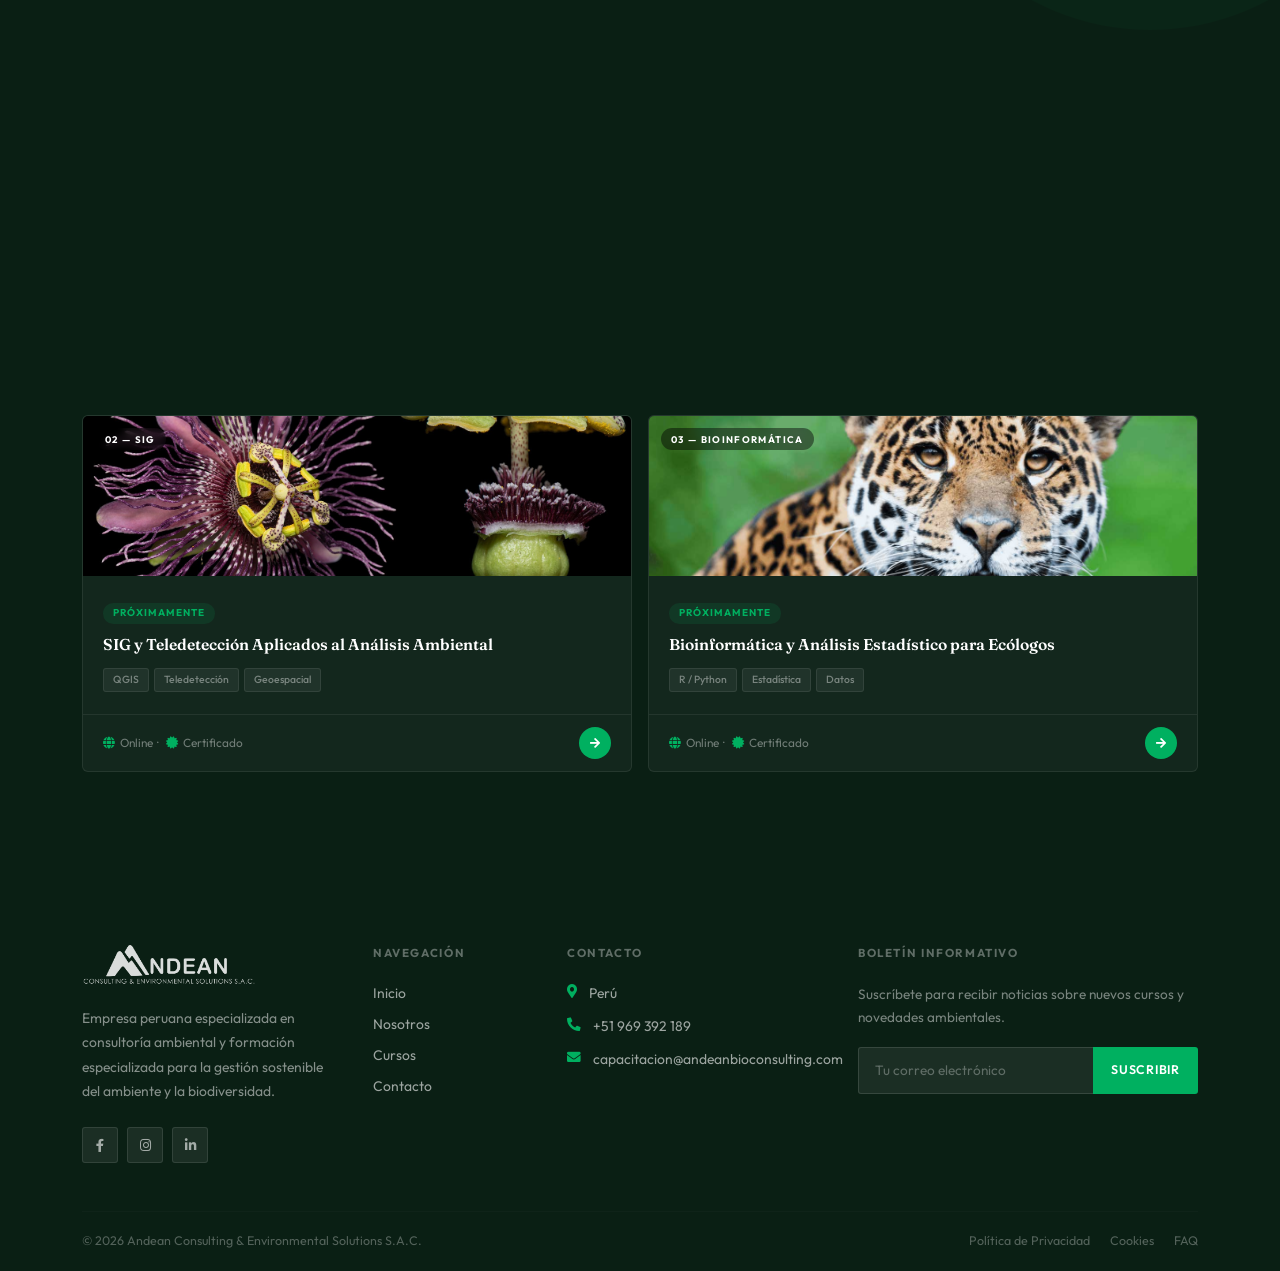
==== commit 4febb012: "Update index.html" ====
--- a/index.html
+++ b/index.html
@@ -52,15 +52,7 @@
 .dropdown-menu{border:1px solid var(--border);border-radius:8px;box-shadow:0 12px 40px rgba(0,0,0,.1);padding:8px 0;margin-top:-1px}
 .dropdown-item{font-family:'Outfit',sans-serif;font-size:.82rem;letter-spacing:.04em;padding:10px 20px;color:var(--text);font-weight:500;text-transform:uppercase;transition:background .15s,color .15s}
 .dropdown-item:hover{background:var(--light-green);color:var(--green)}
-/* CTA — bigger, no underline */
-.btn-nav-cta{
-  background:var(--green);color:#fff!important;font-weight:700;font-size:.88rem;
-  letter-spacing:.1em;text-transform:uppercase;text-decoration:none!important;
-  padding:18px 40px!important;margin:8px 20px;border-radius:3px;
-  display:inline-flex;align-items:center;gap:10px;
-  position:relative;overflow:hidden;transition:background .2s,transform .15s;
-  white-space:nowrap;line-height:1
-}
+.btn-nav-cta{background:var(--green);color:#fff!important;font-weight:700;font-size:.88rem;letter-spacing:.1em;text-transform:uppercase;text-decoration:none!important;padding:18px 40px!important;margin:8px 20px;border-radius:3px;display:inline-flex;align-items:center;gap:10px;position:relative;overflow:hidden;transition:background .2s,transform .15s;white-space:nowrap;line-height:1}
 .btn-nav-cta:hover,.btn-nav-cta:focus{background:var(--forest)!important;color:#fff!important;transform:translateY(-1px);text-decoration:none!important}
 .btn-nav-cta::after{content:'';position:absolute;inset:0;background:linear-gradient(120deg,transparent 30%,rgba(255,255,255,.15) 50%,transparent 70%);transform:translateX(-100%);transition:transform .5s}
 .btn-nav-cta:hover::after{transform:translateX(100%)}
@@ -113,9 +105,15 @@
 .about-img-wrap img{width:100%;height:100%;object-fit:cover;transition:transform .6s ease}
 .about-img-wrap:hover img{transform:scale(1.03)}
 .about-accent{position:absolute;bottom:-28px;right:-28px;width:180px;height:180px;border:2px solid var(--green);border-radius:2px;z-index:-1}
-.about-badge{position:absolute;bottom:32px;left:32px;background:var(--forest);color:#fff;padding:20px 28px;border-radius:2px}
-.about-badge-num{font-family:'Fraunces',serif;font-size:2.4rem;font-weight:600;color:#fff;display:block;margin-bottom:4px}
-.about-badge-text{font-size:.78rem;font-weight:500;letter-spacing:.06em;text-transform:uppercase;color:rgba(255,255,255,.6);display:block}
+.about-badge{
+  position:absolute;bottom:24px;left:24px;
+  background:var(--forest);color:#fff;
+  padding:14px 20px;border-radius:2px;
+  /* prevent overflow on small screens */
+  max-width:calc(100% - 48px);
+}
+.about-badge-num{font-family:'Fraunces',serif;font-size:clamp(1.4rem,5vw,2.4rem);font-weight:600;color:#fff;display:block;margin-bottom:4px;line-height:1}
+.about-badge-text{font-size:clamp(.62rem,.9vw,.78rem);font-weight:500;letter-spacing:.06em;text-transform:uppercase;color:rgba(255,255,255,.6);display:block}
 .about-tag{display:inline-flex;align-items:center;gap:7px;background:var(--light-green);border-radius:3px;padding:7px 14px;font-size:.8rem;font-weight:500;color:var(--green);margin:4px 4px 4px 0}
 .about-tag i{font-size:.65rem}
 .btn-primary-custom{display:inline-flex;align-items:center;gap:10px;background:var(--green);color:#fff;font-weight:600;font-size:.82rem;letter-spacing:.08em;padding:15px 32px;border-radius:3px;border:none;text-decoration:none;transition:background .2s,transform .15s;text-transform:uppercase}
@@ -123,13 +121,23 @@
 .btn-outline-custom{display:inline-flex;align-items:center;gap:10px;background:transparent;color:var(--green);font-weight:600;font-size:.82rem;letter-spacing:.08em;padding:13px 28px;border-radius:3px;border:1px solid var(--green);text-decoration:none;transition:background .2s,color .2s,transform .15s;text-transform:uppercase;margin-left:12px}
 .btn-outline-custom:hover{background:var(--green);color:#fff;transform:translateY(-2px)}
 
-/* AREAS (desktop) */
+/* =============================================
+   NUESTRAS ESPECIALIDADES — un solo grid
+   responsive sin slider duplicado
+   ============================================= */
 .areas-section{padding:96px 0;background:var(--forest)}
 .areas-section .section-eyebrow-line{background:var(--lime)}
 .areas-section .section-eyebrow span{color:var(--lime)}
 .areas-section .section-title{color:#fff}
-.areas-grid{display:grid;grid-template-columns:1.5fr 1fr 1fr;grid-template-rows:280px 280px;gap:10px}
-.area-tile{position:relative;overflow:hidden;border-radius:2px;cursor:pointer;text-decoration:none;display:block}
+
+/* ── Desktop: mosaico ── */
+.areas-grid{
+  display:grid;
+  grid-template-columns:1.5fr 1fr 1fr;
+  grid-template-rows:280px 280px;
+  gap:10px;
+}
+.area-tile{position:relative;overflow:hidden;border-radius:6px;cursor:pointer;text-decoration:none;display:block}
 .area-tile:nth-child(1){grid-row:1/3;grid-column:1}
 .area-tile:nth-child(2){grid-row:1;grid-column:2}
 .area-tile:nth-child(3){grid-row:1;grid-column:3}
@@ -139,49 +147,48 @@
 .area-tile:hover img{transform:scale(1.08)}
 .area-overlay{position:absolute;inset:0;background:linear-gradient(175deg,rgba(0,0,0,.04) 0%,rgba(8,24,14,.86) 100%)}
 .area-tile:hover .area-overlay{background:linear-gradient(175deg,rgba(0,80,40,.12) 0%,rgba(8,24,14,.92) 100%)}
-.area-body{position:absolute;bottom:0;left:0;right:0;padding:28px 26px;transform:translateY(6px);transition:transform .4s ease}
+.area-body{position:absolute;bottom:0;left:0;right:0;padding:24px 22px;transform:translateY(6px);transition:transform .4s ease}
 .area-tile:hover .area-body{transform:none}
-.area-tag{display:inline-flex;align-items:center;gap:6px;font-size:.62rem;font-weight:700;letter-spacing:.14em;text-transform:uppercase;color:var(--lime);background:rgba(0,80,40,.45);border:1px solid rgba(0,176,96,.2);padding:4px 11px;border-radius:40px;margin-bottom:12px;backdrop-filter:blur(4px)}
-.area-body h4{color:#fff;font-family:'Fraunces',serif;font-size:1.1rem;font-weight:600;line-height:1.25;margin-bottom:8px}
-.area-tile:nth-child(1) .area-body h4{font-size:1.5rem}
+.area-tag{display:inline-flex;align-items:center;gap:6px;font-size:.6rem;font-weight:700;letter-spacing:.14em;text-transform:uppercase;color:var(--lime);background:rgba(0,80,40,.45);border:1px solid rgba(0,176,96,.2);padding:4px 11px;border-radius:40px;margin-bottom:10px;backdrop-filter:blur(4px)}
+.area-body h4{color:#fff;font-family:'Fraunces',serif;font-size:1.05rem;font-weight:600;line-height:1.25;margin-bottom:8px}
+.area-tile:nth-child(1) .area-body h4{font-size:1.4rem}
 .area-body p{font-size:.8rem;color:rgba(255,255,255,.6);line-height:1.65;max-height:0;overflow:hidden;opacity:0;transition:max-height .45s ease,opacity .45s;margin:0}
 .area-tile:hover .area-body p{max-height:80px;opacity:1}
-.area-arrow{display:inline-flex;align-items:center;justify-content:center;width:30px;height:30px;border-radius:50%;background:var(--lime);color:#fff;font-size:.7rem;margin-top:14px;opacity:0;transform:translateX(-10px);transition:opacity .3s,transform .3s}
+.area-arrow{display:inline-flex;align-items:center;justify-content:center;width:30px;height:30px;border-radius:50%;background:var(--lime);color:#fff;font-size:.7rem;margin-top:12px;opacity:0;transform:translateX(-10px);transition:opacity .3s,transform .3s}
 .area-tile:hover .area-arrow{opacity:1;transform:none}
 
-/* AREAS MOBILE — hide/show */
-@media(max-width:767px){.areas-grid{display:none!important}}
-@media(min-width:768px){.areas-mobile-wrap{display:none!important}}
-
-/* AREAS MOBILE SLIDER */
-.areas-mobile-wrap{position:relative;overflow:hidden;padding-bottom:4px;touch-action:pan-y}
-.areas-track-m{
-  display:flex;gap:14px;
-  will-change:transform;
-  transition:transform .5s cubic-bezier(.25,.46,.45,.94);
-  -webkit-user-select:none;user-select:none;
+/* ── Tablet: 2 columnas ── */
+@media(max-width:900px){
+  .areas-grid{
+    grid-template-columns:1fr 1fr;
+    grid-template-rows:repeat(3, 220px);
+  }
+  .area-tile:nth-child(1){grid-row:1;grid-column:1/3} /* full width top */
+  .area-tile:nth-child(2){grid-row:2;grid-column:1}
+  .area-tile:nth-child(3){grid-row:2;grid-column:2}
+  .area-tile:nth-child(4){grid-row:3;grid-column:1}
+  .area-tile:nth-child(5){grid-row:3;grid-column:2}
+  /* show description always on touch */
+  .area-body p{max-height:60px;opacity:1}
+  .area-arrow{opacity:1;transform:none}
+  .area-body{transform:none}
 }
-.areas-track-m.notransition{transition:none!important}
-.areas-slide-m{
-  flex:0 0 80vw;max-width:320px;height:420px;
-  border-radius:14px;overflow:hidden;position:relative;
-  text-decoration:none;display:block;flex-shrink:0;
-  opacity:.6;transform:scale(.92);
-  transition:opacity .4s,transform .4s;
-  -webkit-tap-highlight-color:transparent;
+
+/* ── Mobile: 1 columna ── */
+@media(max-width:580px){
+  .areas-grid{
+    grid-template-columns:1fr;
+    grid-template-rows:repeat(5, 200px);
+    gap:8px;
+  }
+  .area-tile:nth-child(1){grid-row:1;grid-column:1}
+  .area-tile:nth-child(2){grid-row:2;grid-column:1}
+  .area-tile:nth-child(3){grid-row:3;grid-column:1}
+  .area-tile:nth-child(4){grid-row:4;grid-column:1}
+  .area-tile:nth-child(5){grid-row:5;grid-column:1}
+  .area-body h4{font-size:.95rem}
+  .area-tile:nth-child(1) .area-body h4{font-size:1.1rem}
 }
-.areas-slide-m.act{opacity:1;transform:scale(1)}
-.areas-slide-m img{width:100%;height:100%;object-fit:cover;pointer-events:none;-webkit-user-drag:none}
-.slide-ov-m{position:absolute;inset:0;background:linear-gradient(170deg,rgba(0,0,0,.04) 0%,rgba(8,24,14,.9) 100%)}
-.slide-bd-m{position:absolute;bottom:0;left:0;right:0;padding:28px 24px}
-.slide-tag-m{display:inline-block;font-size:.62rem;font-weight:700;letter-spacing:.14em;text-transform:uppercase;color:var(--lime);background:rgba(0,80,40,.5);border:1px solid rgba(0,176,96,.2);padding:4px 11px;border-radius:40px;margin-bottom:10px}
-.slide-bd-m h4{color:#fff;font-family:'Fraunces',serif;font-size:1.2rem;font-weight:600;line-height:1.25;margin-bottom:8px}
-.slide-bd-m p{font-size:.82rem;color:rgba(255,255,255,.68);line-height:1.6;margin:0 0 14px}
-.slide-arr-m{display:inline-flex;align-items:center;justify-content:center;width:34px;height:34px;border-radius:50%;background:var(--lime);color:#fff;font-size:.78rem}
-.areas-dots-m{display:flex;justify-content:center;gap:8px;margin-top:28px}
-.areas-dot-m{width:8px;height:8px;border-radius:50%;background:rgba(255,255,255,.3);border:none;cursor:pointer;transition:background .25s,width .3s;padding:0}
-.areas-dot-m.act{background:var(--lime);width:24px;border-radius:4px}
-.areas-mobile-wrap::after{content:'';position:absolute;top:0;right:0;width:48px;height:calc(100% - 56px);background:linear-gradient(to right,transparent,var(--forest));pointer-events:none;z-index:2}
 
 /* STATS */
 .stats-band{background:var(--green);padding:56px 0}
@@ -190,13 +197,12 @@
 .stat-num{font-family:'Fraunces',serif;font-size:3rem;font-weight:600;color:#fff;line-height:1;display:block;margin-bottom:6px}
 .stat-label{font-size:.75rem;font-weight:500;letter-spacing:.1em;text-transform:uppercase;color:rgba(255,255,255,.6)}
 
-/* COURSES — dark impactful */
+/* COURSES */
 .courses-section{padding:100px 0;background:var(--forest);position:relative;overflow:hidden}
 .courses-section::before{content:'';position:absolute;top:-120px;right:-120px;width:500px;height:500px;border-radius:50%;background:rgba(0,176,96,.04);pointer-events:none}
 .courses-section .section-eyebrow-line{background:var(--lime)}
 .courses-section .section-eyebrow span{color:var(--lime)}
 .courses-section .section-title{color:#fff}
-/* featured */
 .course-featured{position:relative;border-radius:6px;overflow:hidden;display:grid;grid-template-columns:1fr 1fr;min-height:420px;margin-bottom:16px;text-decoration:none;transition:transform .3s}
 .course-featured:hover{transform:translateY(-4px)}
 .cf-img{position:relative;overflow:hidden}
@@ -214,7 +220,6 @@
 .btn-course-cta:hover{background:#009950;color:#fff;transform:translateY(-2px)}
 .btn-course-cta i{font-size:.72rem;transition:transform .2s}
 .btn-course-cta:hover i{transform:translateX(4px)}
-/* small cards */
 .course-sm{background:rgba(255,255,255,.04);border:1px solid rgba(255,255,255,.08);border-radius:6px;overflow:hidden;display:flex;flex-direction:column;text-decoration:none;transition:background .25s,transform .25s,border-color .25s;height:100%}
 .course-sm:hover{background:rgba(255,255,255,.07);border-color:rgba(0,176,96,.3);transform:translateY(-4px)}
 .cs-img{height:160px;overflow:hidden;position:relative;flex-shrink:0}
@@ -267,6 +272,7 @@
 .fade-up.visible{opacity:1;transform:none}
 .d1{transition-delay:.1s}.d2{transition-delay:.2s}.d3{transition-delay:.3s}.d4{transition-delay:.4s}
 
+/* RESPONSIVE GENERAL */
 @media(max-width:992px){
   .hero-side,.hero-arrow{display:none}
   .hero-slide{height:78vh}
@@ -289,6 +295,8 @@
 @media(max-width:576px){
   .hero-content h1{font-size:1.9rem}
   .about-img-wrap{height:260px}
+  /* badge más compacto en móvil */
+  .about-badge{padding:10px 14px;bottom:16px;left:16px}
 }
 </style>
 </head>
@@ -303,7 +311,7 @@
       <div class="topbar-left">
         <span><i class="fas fa-map-marker-alt" style="color:var(--lime);margin-right:6px"></i>Perú</span>
         <div class="tb-div"></div>
-        <a href="mailto:capacitacion@andeanbioconsulting"><i class="fas fa-envelope" style="margin-right:5px"></i>info@andeanbioconsulting.com</a>
+        <a href="mailto:capacitacion@andeanbioconsulting.com"><i class="fas fa-envelope" style="margin-right:5px"></i>info@andeanbioconsulting.com</a>
       </div>
       <div class="topbar-right">
         <a href="#"><i class="fab fa-facebook-f"></i></a>
@@ -344,9 +352,8 @@
   </div>
 </nav>
 
-<!-- HERO — slide 1: SOLUCIONES TÉCNICAS / slide 2: CURSOS -->
+<!-- HERO -->
 <div class="hero" id="hero">
-
   <div class="hero-slide active">
     <img src="img/carousel-2.jpg" alt="Consultoría Ambiental">
     <div class="hero-overlay"></div>
@@ -435,7 +442,7 @@
   </div>
 </div>
 
-<!-- NUESTRAS ESPECIALIDADES -->
+<!-- NUESTRAS ESPECIALIDADES — un solo grid, sin slider duplicado -->
 <div class="areas-section" id="especialidades">
   <div class="container">
     <div class="text-center mb-5 fade-up">
@@ -443,31 +450,57 @@
       <h2 class="section-title">Nuestras Especialidades</h2>
     </div>
 
-    <!-- desktop -->
     <div class="areas-grid fade-up d1">
-      <a class="area-tile" href="consultoria.html"><img src="img/cat1.jpg" alt="Ecología"><div class="area-overlay"></div><div class="area-body"><div class="area-tag"><i class="fas fa-circle" style="font-size:.4rem"></i> Servicio disponible</div><h4>Levantamientos Biológicos</h4><p>Inventarios de fauna y flora, monitoreo de ecosistemas y análisis de biodiversidad.</p><div class="area-arrow"><i class="fas fa-arrow-right"></i></div></div></a>
-      <a class="area-tile" href="consultoria.html"><img src="img/cat2.jpg" alt="SIG"><div class="area-overlay"></div><div class="area-body"><div class="area-tag"><i class="fas fa-circle" style="font-size:.4rem"></i> Servicio disponible</div><h4>Análisis SIG & Cartografía</h4><p>Análisis espacial, cartografía y procesamiento de imágenes satelitales.</p><div class="area-arrow"><i class="fas fa-arrow-right"></i></div></div></a>
-      <a class="area-tile" href="courses.html"><img src="img/cat3.jpg" alt="Formación"><div class="area-overlay"></div><div class="area-body"><div class="area-tag"><i class="fas fa-circle" style="font-size:.4rem"></i> Cursos disponibles</div><h4>Formación especializada</h4><p>Formación virtual práctica con certificado, orientada a estudiantes y profesionales de distintas disciplinas.</p><div class="area-arrow"><i class="fas fa-arrow-right"></i></div></div></a>
-      <a class="area-tile" href="consultoria.html"><img src="img/cat4.jpg" alt="Equipos"><div class="area-overlay"></div><div class="area-body"><div class="area-tag"><i class="fas fa-circle" style="font-size:.4rem"></i> Servicio disponible</div><h4>Alquiler de Equipos</h4><p>Equipos para muestreo biológico y trabajo de campo científico.</p><div class="area-arrow"><i class="fas fa-arrow-right"></i></div></div></a>
-      <a class="area-tile" href="consultoria.html"><img src="img/cat5.jpg" alt="Consultoría"><div class="area-overlay"></div><div class="area-body"><div class="area-tag"><i class="fas fa-circle" style="font-size:.4rem"></i> Servicio disponible</div><h4>Consultoría &amp; Asesoría</h4><p>Asesoría técnica para entidades públicas, privadas, ONGs y comunidades.</p><div class="area-arrow"><i class="fas fa-arrow-right"></i></div></div></a>
-    </div>
-
-    <!-- mobile slider -->
-    <div class="areas-mobile-wrap" id="areasMobileWrap">
-      <div class="areas-track-m" id="areaTrackM">
-        <a class="areas-slide-m act" href="courses.html"><img src="img/cat-1.jpg" alt="Ecología"><div class="slide-ov-m"></div><div class="slide-bd-m"><div class="slide-tag-m">Cursos disponibles</div><h4>Ecología y Biodiversidad</h4><p>Inventarios de fauna y flora, monitoreo y análisis de ecosistemas.</p><div class="slide-arr-m"><i class="fas fa-arrow-right"></i></div></div></a>
-        <a class="areas-slide-m" href="courses.html"><img src="img/cat-2.jpg" alt="SIG"><div class="slide-ov-m"></div><div class="slide-bd-m"><div class="slide-tag-m">Cursos disponibles</div><h4>SIG y Teledetección</h4><p>Análisis espacial, cartografía y procesamiento de imágenes satelitales.</p><div class="slide-arr-m"><i class="fas fa-arrow-right"></i></div></div></a>
-        <a class="areas-slide-m" href="courses.html"><img src="img/cat-3.jpg" alt="Monitoreo"><div class="slide-ov-m"></div><div class="slide-bd-m"><div class="slide-tag-m">Servicio disponible</div><h4>Monitoreo Ambiental</h4><p>Agua, suelo, aire y biodiversidad con equipos de campo especializados.</p><div class="slide-arr-m"><i class="fas fa-arrow-right"></i></div></div></a>
-        <a class="areas-slide-m" href="courses.html"><img src="img/cat-4.jpg" alt="Equipos"><div class="slide-ov-m"></div><div class="slide-bd-m"><div class="slide-tag-m">Servicio disponible</div><h4>Alquiler de Equipos</h4><p>Equipos para muestreo biológico y trabajo de campo científico.</p><div class="slide-arr-m"><i class="fas fa-arrow-right"></i></div></div></a>
-        <a class="areas-slide-m" href="contact.html"><img src="img/about.jpg" alt="Consultoría"><div class="slide-ov-m"></div><div class="slide-bd-m"><div class="slide-tag-m">Servicio disponible</div><h4>Consultoría &amp; Asesoría</h4><p>Asesoría técnica para entidades públicas, privadas y comunidades.</p><div class="slide-arr-m"><i class="fas fa-arrow-right"></i></div></div></a>
-      </div>
-      <div class="areas-dots-m" id="areaDotsM">
-        <button class="areas-dot-m act" data-i="0"></button>
-        <button class="areas-dot-m" data-i="1"></button>
-        <button class="areas-dot-m" data-i="2"></button>
-        <button class="areas-dot-m" data-i="3"></button>
-        <button class="areas-dot-m" data-i="4"></button>
-      </div>
+      <a class="area-tile" href="consultoria.html">
+        <img src="img/cat1.jpg" alt="Levantamientos Biológicos">
+        <div class="area-overlay"></div>
+        <div class="area-body">
+          <div class="area-tag"><i class="fas fa-circle" style="font-size:.4rem"></i> Servicio disponible</div>
+          <h4>Levantamientos Biológicos</h4>
+          <p>Inventarios de fauna y flora, monitoreo de ecosistemas y análisis de biodiversidad.</p>
+          <div class="area-arrow"><i class="fas fa-arrow-right"></i></div>
+        </div>
+      </a>
+      <a class="area-tile" href="consultoria.html">
+        <img src="img/cat2.jpg" alt="SIG">
+        <div class="area-overlay"></div>
+        <div class="area-body">
+          <div class="area-tag"><i class="fas fa-circle" style="font-size:.4rem"></i> Servicio disponible</div>
+          <h4>Análisis SIG &amp; Cartografía</h4>
+          <p>Análisis espacial, cartografía y procesamiento de imágenes satelitales.</p>
+          <div class="area-arrow"><i class="fas fa-arrow-right"></i></div>
+        </div>
+      </a>
+      <a class="area-tile" href="courses.html">
+        <img src="img/cat3.jpg" alt="Formación">
+        <div class="area-overlay"></div>
+        <div class="area-body">
+          <div class="area-tag"><i class="fas fa-circle" style="font-size:.4rem"></i> Cursos disponibles</div>
+          <h4>Formación Especializada</h4>
+          <p>Formación virtual práctica con certificado, orientada a estudiantes y profesionales de distintas disciplinas.</p>
+          <div class="area-arrow"><i class="fas fa-arrow-right"></i></div>
+        </div>
+      </a>
+      <a class="area-tile" href="consultoria.html">
+        <img src="img/cat4.jpg" alt="Equipos">
+        <div class="area-overlay"></div>
+        <div class="area-body">
+          <div class="area-tag"><i class="fas fa-circle" style="font-size:.4rem"></i> Servicio disponible</div>
+          <h4>Alquiler de Equipos</h4>
+          <p>Equipos especializados para muestreo biológico y trabajo de campo.</p>
+          <div class="area-arrow"><i class="fas fa-arrow-right"></i></div>
+        </div>
+      </a>
+      <a class="area-tile" href="consultoria.html">
+        <img src="img/cat5.jpg" alt="Consultoría">
+        <div class="area-overlay"></div>
+        <div class="area-body">
+          <div class="area-tag"><i class="fas fa-circle" style="font-size:.4rem"></i> Servicio disponible</div>
+          <h4>Consultoría &amp; Asesoría</h4>
+          <p>Asesoría técnica para entidades públicas, privadas, ONGs y comunidades.</p>
+          <div class="area-arrow"><i class="fas fa-arrow-right"></i></div>
+        </div>
+      </a>
     </div>
   </div>
 </div>
@@ -553,13 +586,13 @@
         <div class="footer-heading">Contacto</div>
         <div class="footer-cr"><i class="fas fa-map-marker-alt"></i><span>Perú</span></div>
         <div class="footer-cr"><i class="fas fa-phone-alt"></i><span>+51 969 392 189</span></div>
-        <div class="footer-cr"><i class="fas fa-envelope"></i><span>capacitacion@andeanbioconsulting</span></div>
+        <div class="footer-cr"><i class="fas fa-envelope"></i><span>capacitacion@andeanbioconsulting.com</span></div>
       </div>
       <div class="col-lg-4 col-md-6">
         <div class="footer-heading">Boletín Informativo</div>
         <p style="font-size:.85rem;color:rgba(255,255,255,.45);margin-bottom:18px;line-height:1.7">Suscríbete para recibir noticias sobre nuevos cursos y novedades ambientales.</p>
         <div class="newsletter-row">
-          <input type="email" placeholder="capacitacion@andeanbioconsulting">
+          <input type="email" placeholder="Tu correo electrónico">
           <button type="button">Suscribir</button>
         </div>
       </div>
@@ -614,105 +647,6 @@
 
 /* SMOOTH ANCHOR */
 document.querySelectorAll('a[href^="#"]').forEach(a=>{a.addEventListener('click',e=>{const t=document.querySelector(a.getAttribute('href'));if(t&&a.getAttribute('href')!=='#'){e.preventDefault();t.scrollIntoView({behavior:'smooth',block:'start'})}})});
-
-/* ======================================================
-   MOBILE AREAS SLIDER — touch-native, auto-advance
-   ====================================================== */
-(function(){
-  var wrap  = document.getElementById('areasMobileWrap');
-  var track = document.getElementById('areaTrackM');
-  var dotsEl= document.querySelectorAll('.areas-dot-m');
-  if(!track) return;
-
-  var slides = Array.from(track.querySelectorAll('.areas-slide-m'));
-  var N      = slides.length;
-  var cur    = 0;
-  var autoT  = null;
-
-  /* gap between slides in px */
-  var GAP = 14;
-
-  /* pixel offset to center slide[i] */
-  function getOffset(i){
-    var wrapW = wrap.offsetWidth;
-    var slideW= slides[i] ? slides[i].offsetWidth : wrapW * 0.8;
-    return Math.max(0, i*(slideW+GAP) - (wrapW-slideW)/2);
-  }
-
-  function activate(i, anim){
-    i = ((i % N) + N) % N;
-    cur = i;
-    track.style.transition = anim ? 'transform .5s cubic-bezier(.25,.46,.45,.94)' : 'none';
-    track.style.transform  = 'translateX(-' + getOffset(i) + 'px)';
-    slides.forEach(function(s,j){
-      s.classList.toggle('act', j===i);
-      s.style.transition = 'opacity .4s,transform .4s';
-      s.style.opacity    = j===i ? '1' : '.6';
-      s.style.transform  = j===i ? 'scale(1)' : 'scale(.92)';
-    });
-    dotsEl.forEach(function(d,j){ d.classList.toggle('act', j===i); });
-  }
-
-  function startAuto(){ autoT = setInterval(function(){ activate(cur+1, true); }, 3400); }
-  function stopAuto(){  clearInterval(autoT); }
-
-  /* ── touch handling ── */
-  var tx0=0, baseOff=0, isSwiping=false, hasMoved=false;
-
-  track.addEventListener('touchstart', function(e){
-    stopAuto();
-    tx0 = e.touches[0].clientX;
-    baseOff = getOffset(cur);
-    isSwiping = true;
-    hasMoved  = false;
-  }, {passive:true});
-
-  track.addEventListener('touchmove', function(e){
-    if(!isSwiping) return;
-    var dx = e.touches[0].clientX - tx0;
-    if(Math.abs(dx) > 5){ hasMoved = true; }
-    if(hasMoved){
-      track.style.transition = 'none';
-      track.style.transform  = 'translateX(-' + (baseOff - dx) + 'px)';
-    }
-  }, {passive:true});
-
-  track.addEventListener('touchend', function(e){
-    if(!isSwiping) return;
-    isSwiping = false;
-    var dx = e.changedTouches[0].clientX - tx0;
-    if(hasMoved && Math.abs(dx) > 50){
-      activate(dx < 0 ? cur+1 : cur-1, true);
-    } else {
-      activate(cur, true);   /* snap back if no significant swipe */
-    }
-    hasMoved = false;
-    startAuto();
-  }, {passive:true});
-
-  /* block link tap when swiped */
-  slides.forEach(function(s){
-    s.addEventListener('click', function(e){ if(hasMoved){ e.preventDefault(); } });
-  });
-
-  /* dot buttons */
-  dotsEl.forEach(function(d){
-    d.addEventListener('click', function(){
-      stopAuto();
-      activate(+d.dataset.i, true);
-      startAuto();
-    });
-  });
-
-  /* hover pause (desktop) */
-  wrap.addEventListener('mouseenter', stopAuto);
-  wrap.addEventListener('mouseleave', startAuto);
-
-  /* init */
-  activate(0, false);
-  window.addEventListener('resize', function(){ activate(cur, false); });
-  startAuto();
-})();
 </script>
 </body>
 </html>
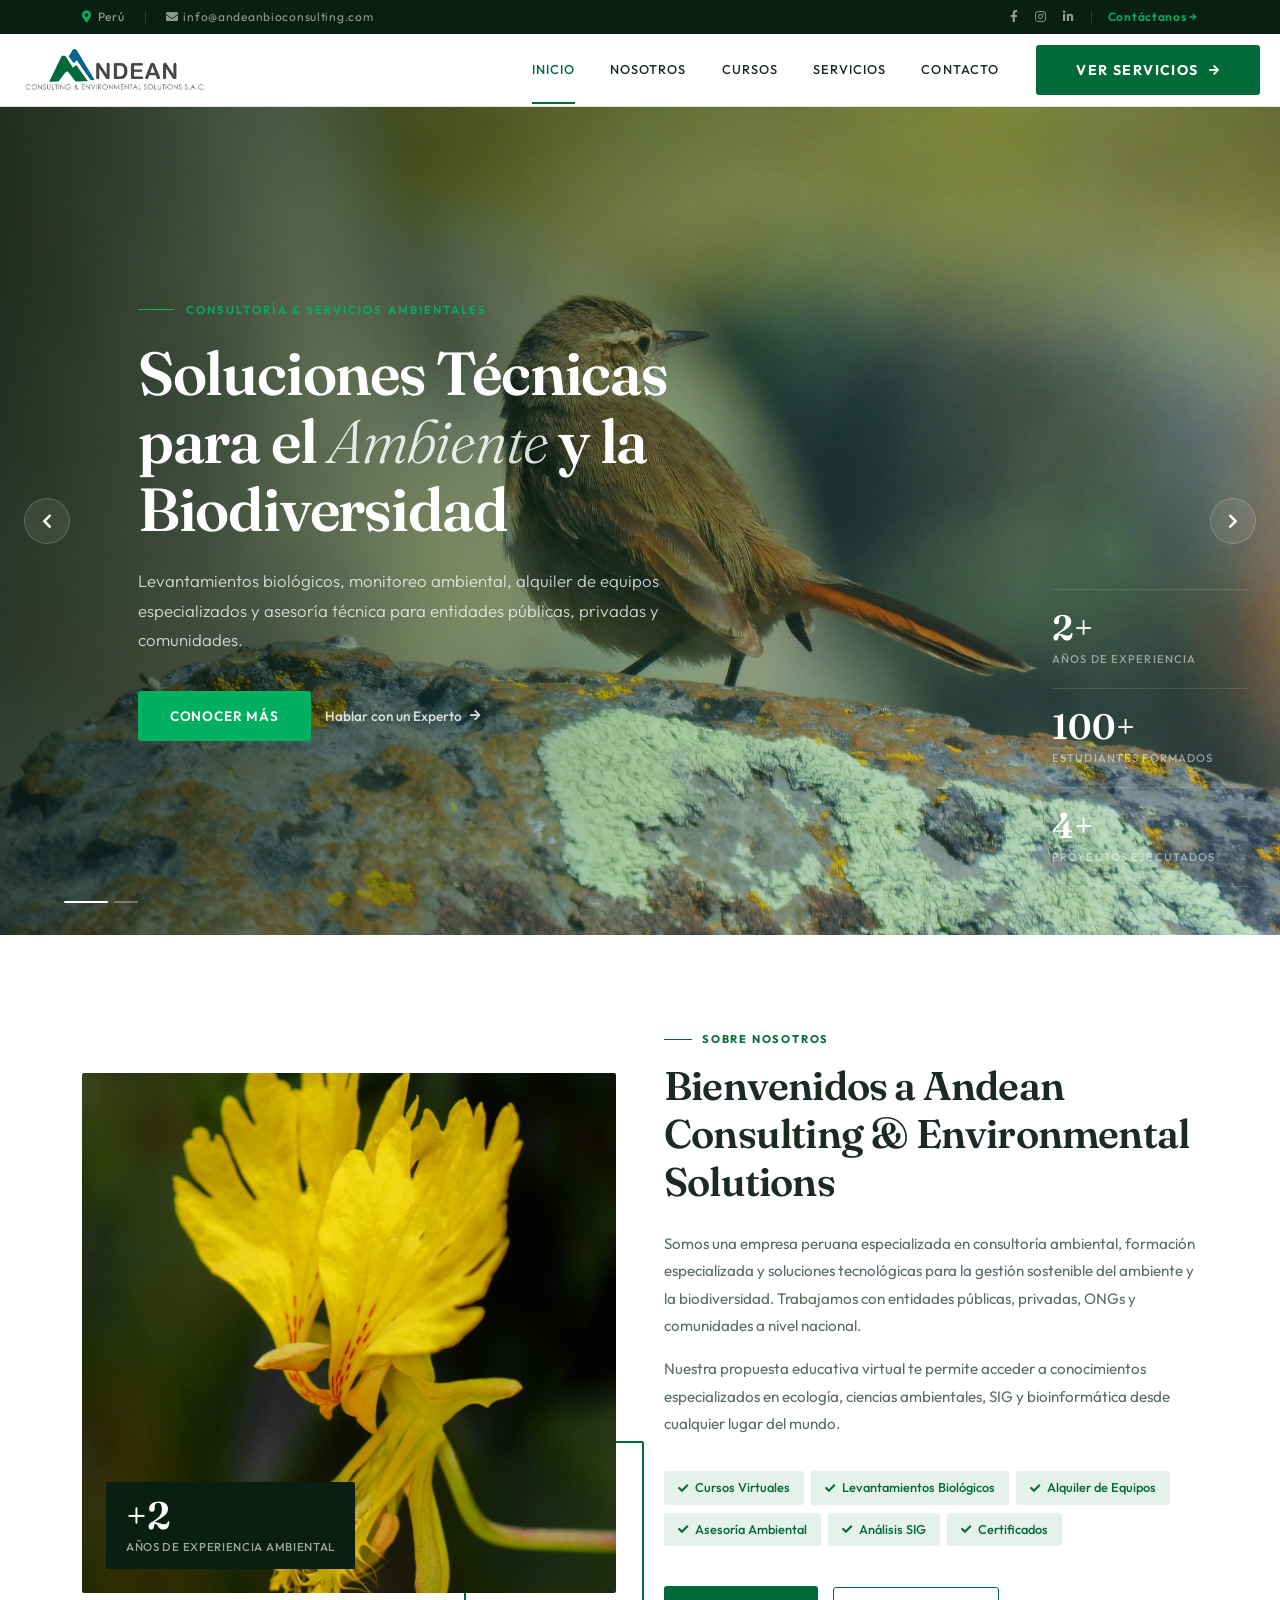
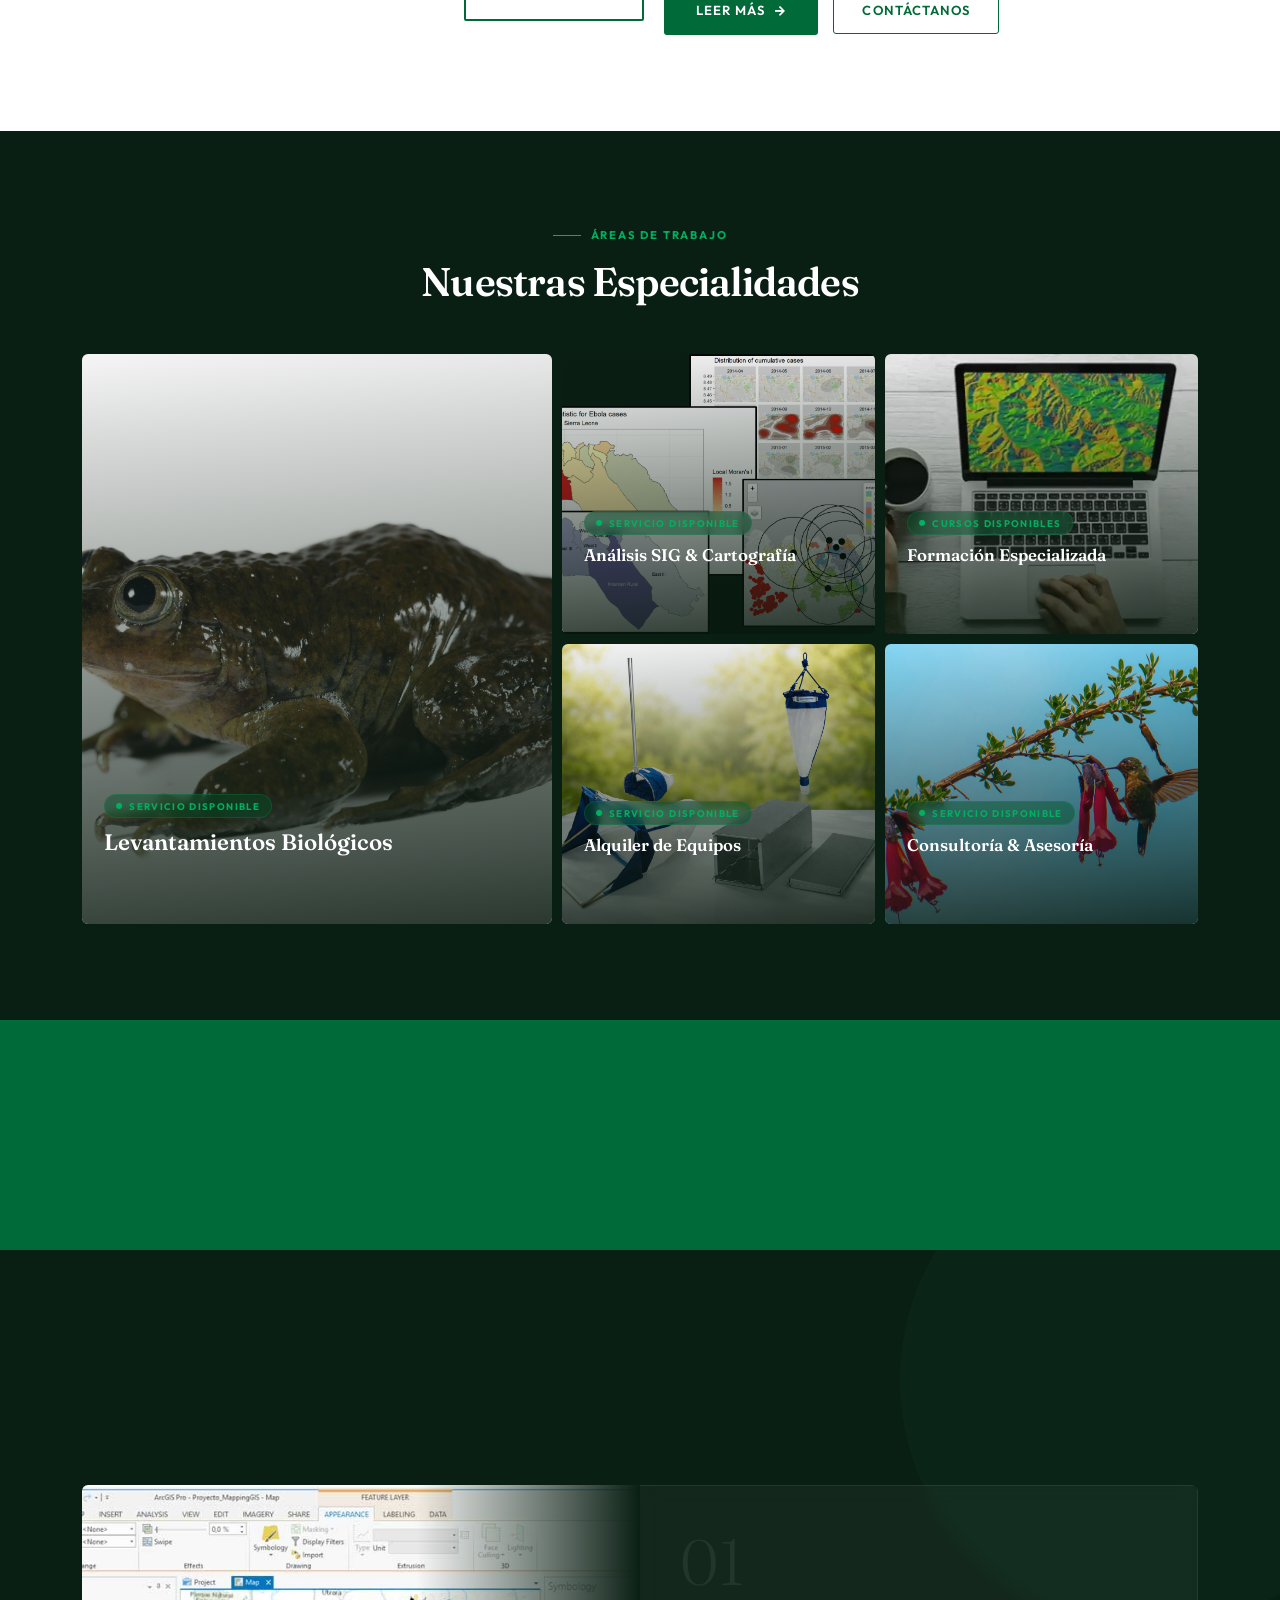
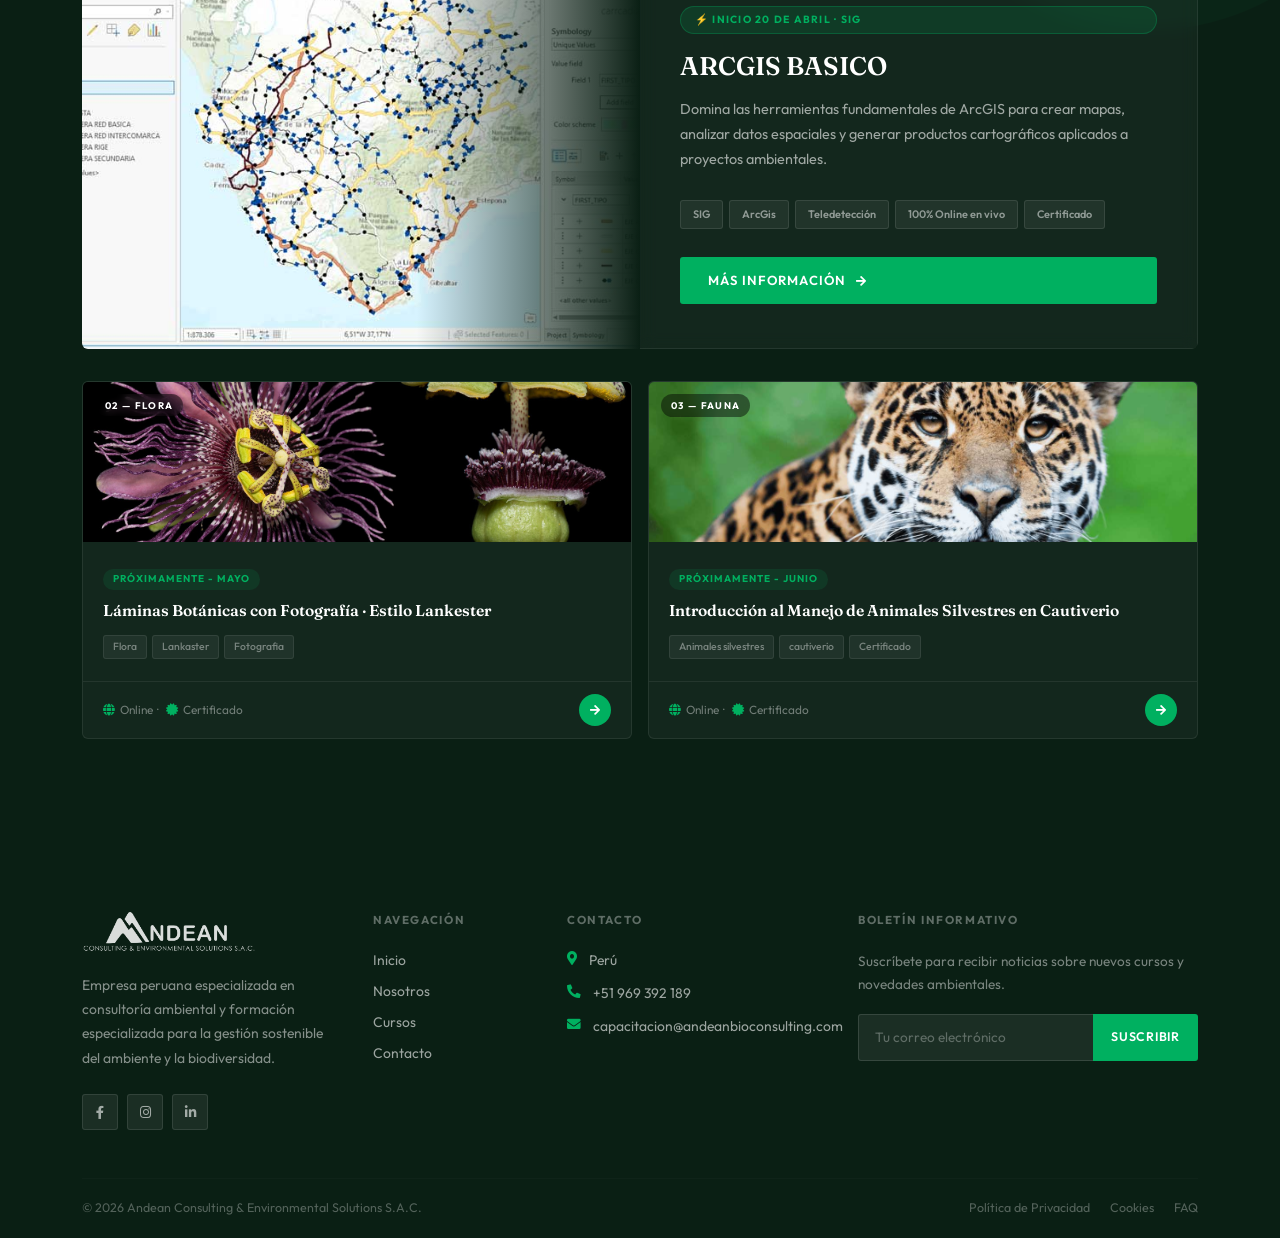
==== commit 6c5cb2ef: "Update index.html" ====
--- a/index.html
+++ b/index.html
@@ -532,12 +532,12 @@
       <div class="cf-img"><img src="img/course-1.jpg" alt="Ecología"></div>
       <div class="cf-body">
         <div class="cf-num">01</div>
-        <div class="cf-badge">⚡ Próximamente · Ecología</div>
-        <h3>Introducción a la Ecología y Monitoreo de Biodiversidad</h3>
-        <p>Aprende los fundamentos del monitoreo de ecosistemas, inventarios de fauna y flora, y análisis de biodiversidad directamente de expertos con trabajo de campo real.</p>
+        <div class="cf-badge">⚡ Inicio 20 de abril · SIG</div>
+        <h3>ARCGIS BASICO</h3>
+        <p>Domina las herramientas fundamentales de ArcGIS para crear mapas, analizar datos espaciales y generar productos cartográficos aplicados a proyectos ambientales.</p>
         <div class="cf-tags">
-          <span class="cftag">Ecología</span><span class="cftag">Biodiversidad</span>
-          <span class="cftag">Campo</span><span class="cftag">100% Online</span><span class="cftag">Certificado</span>
+          <span class="cftag">SIG</span><span class="cftag">ArcGis</span>
+          <span class="cftag">Teledetección</span><span class="cftag">100% Online en vivo</span><span class="cftag">Certificado</span>
         </div>
         <div class="btn-course-cta">Más Información <i class="fas fa-arrow-right"></i></div>
       </div>
@@ -545,16 +545,16 @@
 
     <div class="row g-3 mt-0">
       <div class="col-md-6 fade-up d2">
-        <a class="course-sm" href="curso-arcgis.html">
-          <div class="cs-img"><img src="img/course-2.jpg" alt="SIG"><div class="cs-cat">02 — SIG</div></div>
-          <div class="cs-body"><div class="cs-status">Próximamente</div><h5>SIG y Teledetección Aplicados al Análisis Ambiental</h5><div class="cs-tags"><span class="cstag">QGIS</span><span class="cstag">Teledetección</span><span class="cstag">Geoespacial</span></div></div>
+        <a class="course-sm" href="courses.html">
+          <div class="cs-img"><img src="img/course-2.jpg" alt="SIG"><div class="cs-cat">02 — Flora</div></div>
+          <div class="cs-body"><div class="cs-status">Próximamente - mayo</div><h5>Láminas Botánicas con Fotografía · Estilo Lankester</h5><div class="cs-tags"><span class="cstag">Flora</span><span class="cstag">Lankaster</span><span class="cstag">Fotografia</span></div></div>
           <div class="cs-footer"><div class="cs-meta"><i class="fas fa-globe"></i> Online &nbsp;·&nbsp; <i class="fas fa-certificate"></i> Certificado</div><div class="btn-sm-c"><i class="fas fa-arrow-right"></i></div></div>
         </a>
       </div>
       <div class="col-md-6 fade-up d3">
         <a class="course-sm" href="courses.html">
-          <div class="cs-img"><img src="img/course-3.jpg" alt="Bioinformática"><div class="cs-cat">03 — Bioinformática</div></div>
-          <div class="cs-body"><div class="cs-status">Próximamente</div><h5>Bioinformática y Análisis Estadístico para Ecólogos</h5><div class="cs-tags"><span class="cstag">R / Python</span><span class="cstag">Estadística</span><span class="cstag">Datos</span></div></div>
+          <div class="cs-img"><img src="img/course-3.jpg" alt="Bioinformática"><div class="cs-cat">03 — Fauna</div></div>
+          <div class="cs-body"><div class="cs-status">Próximamente - junio</div><h5>Introducción al Manejo de Animales Silvestres en Cautiverio</h5><div class="cs-tags"><span class="cstag">Animales silvestres</span><span class="cstag">cautiverio</span><span class="cstag">Certificado</span></div></div>
           <div class="cs-footer"><div class="cs-meta"><i class="fas fa-globe"></i> Online &nbsp;·&nbsp; <i class="fas fa-certificate"></i> Certificado</div><div class="btn-sm-c"><i class="fas fa-arrow-right"></i></div></div>
         </a>
       </div>
